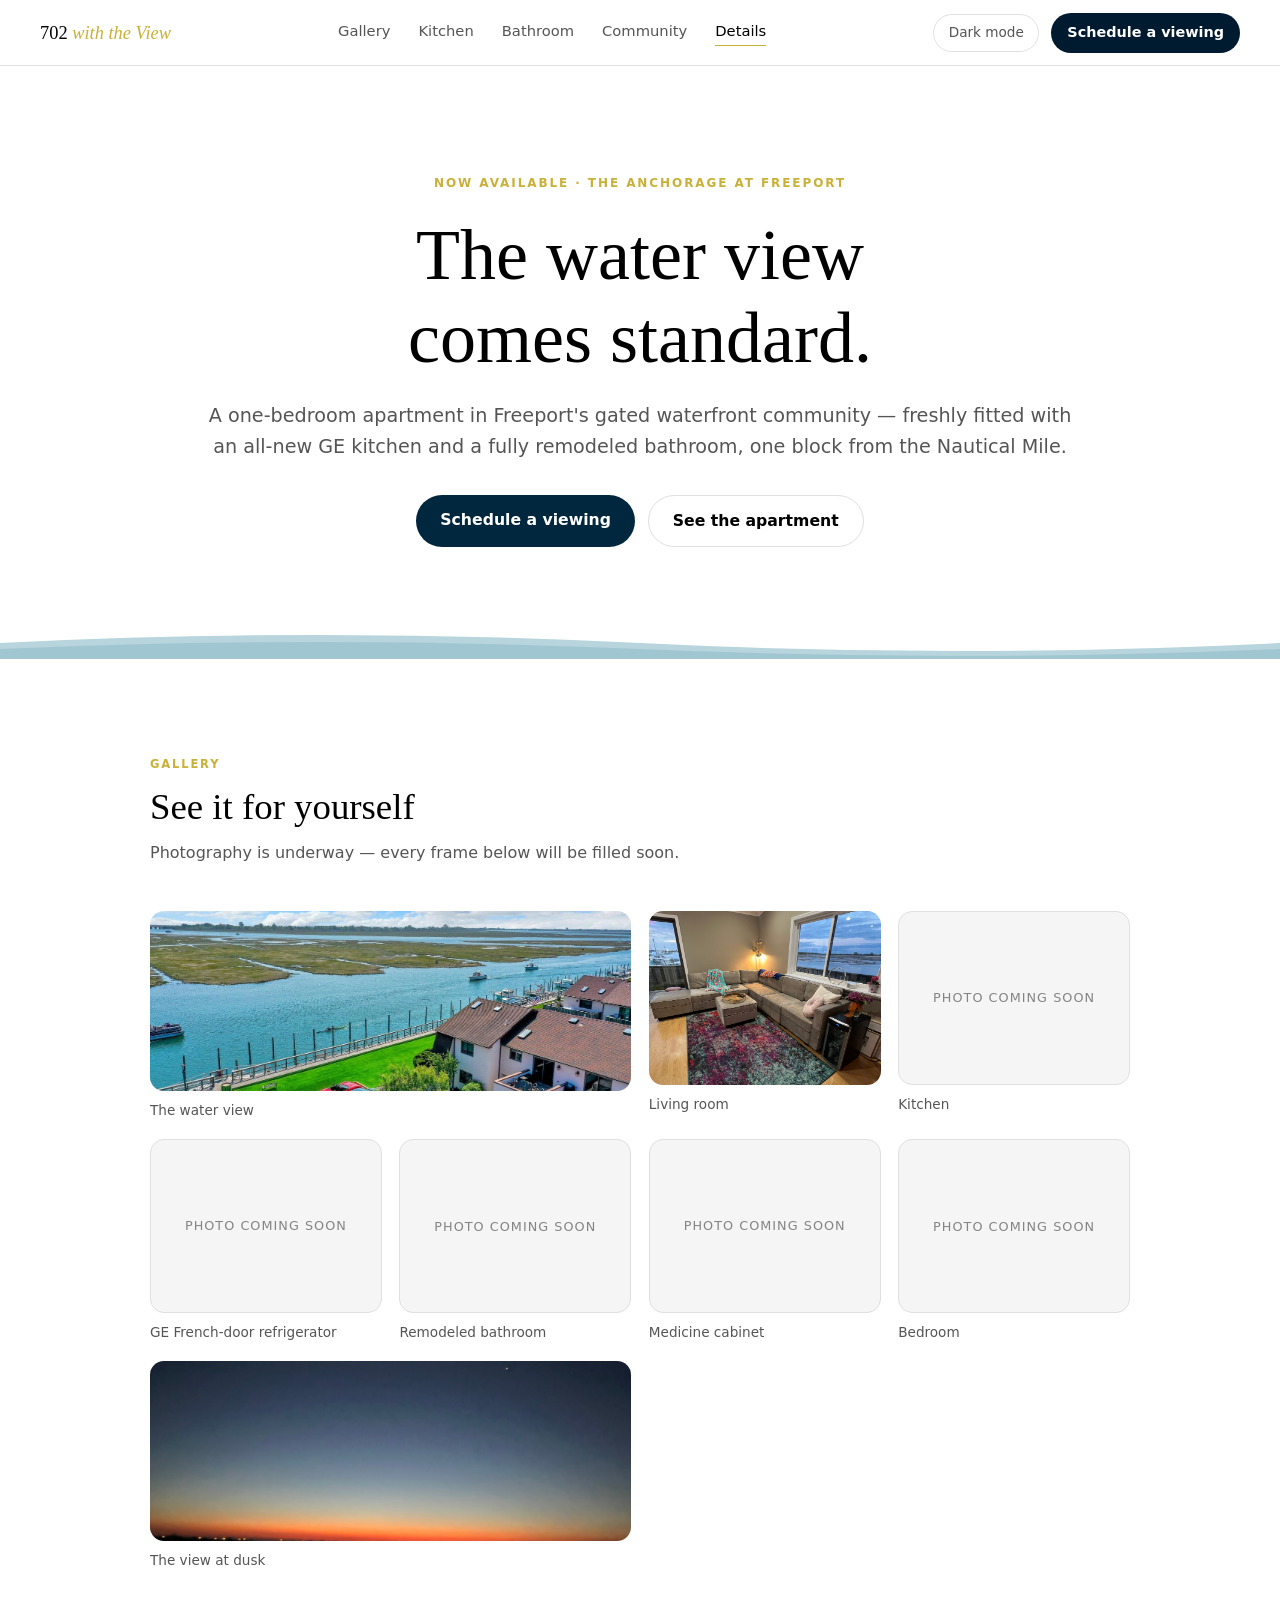
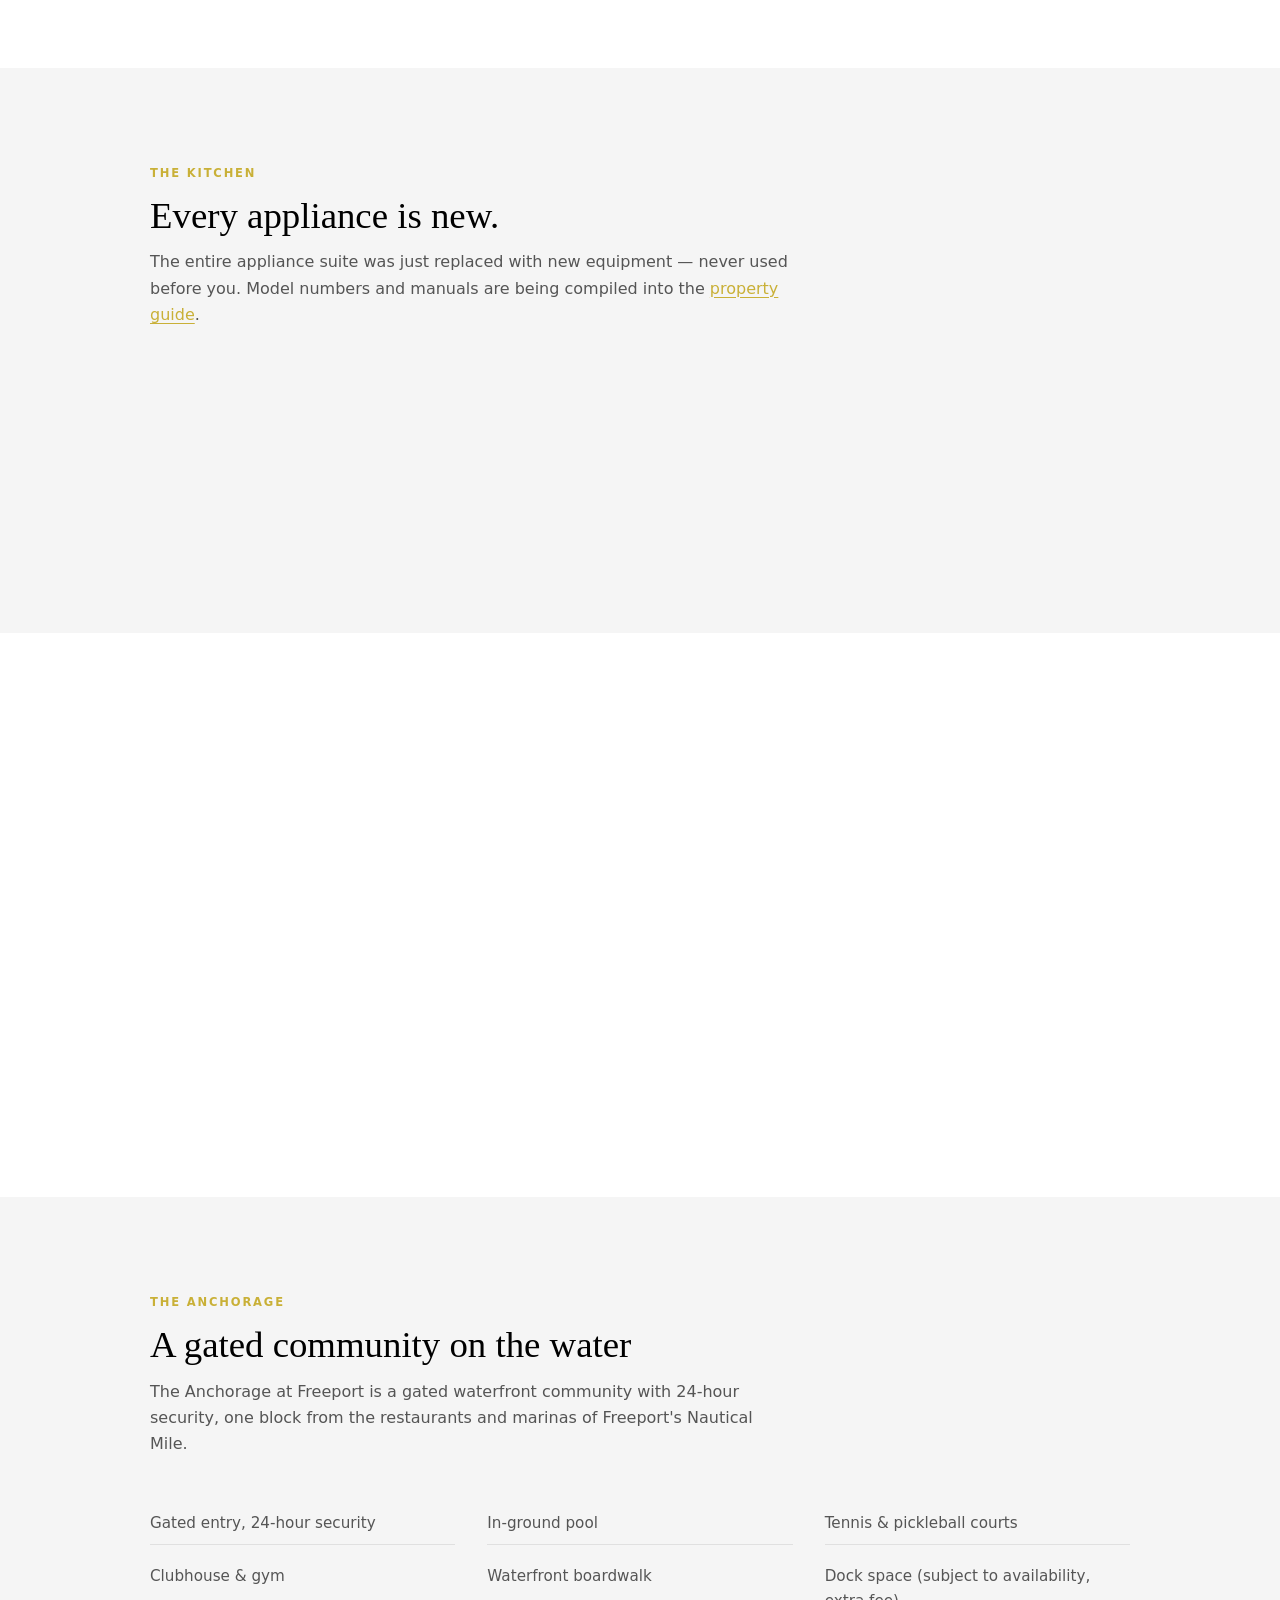
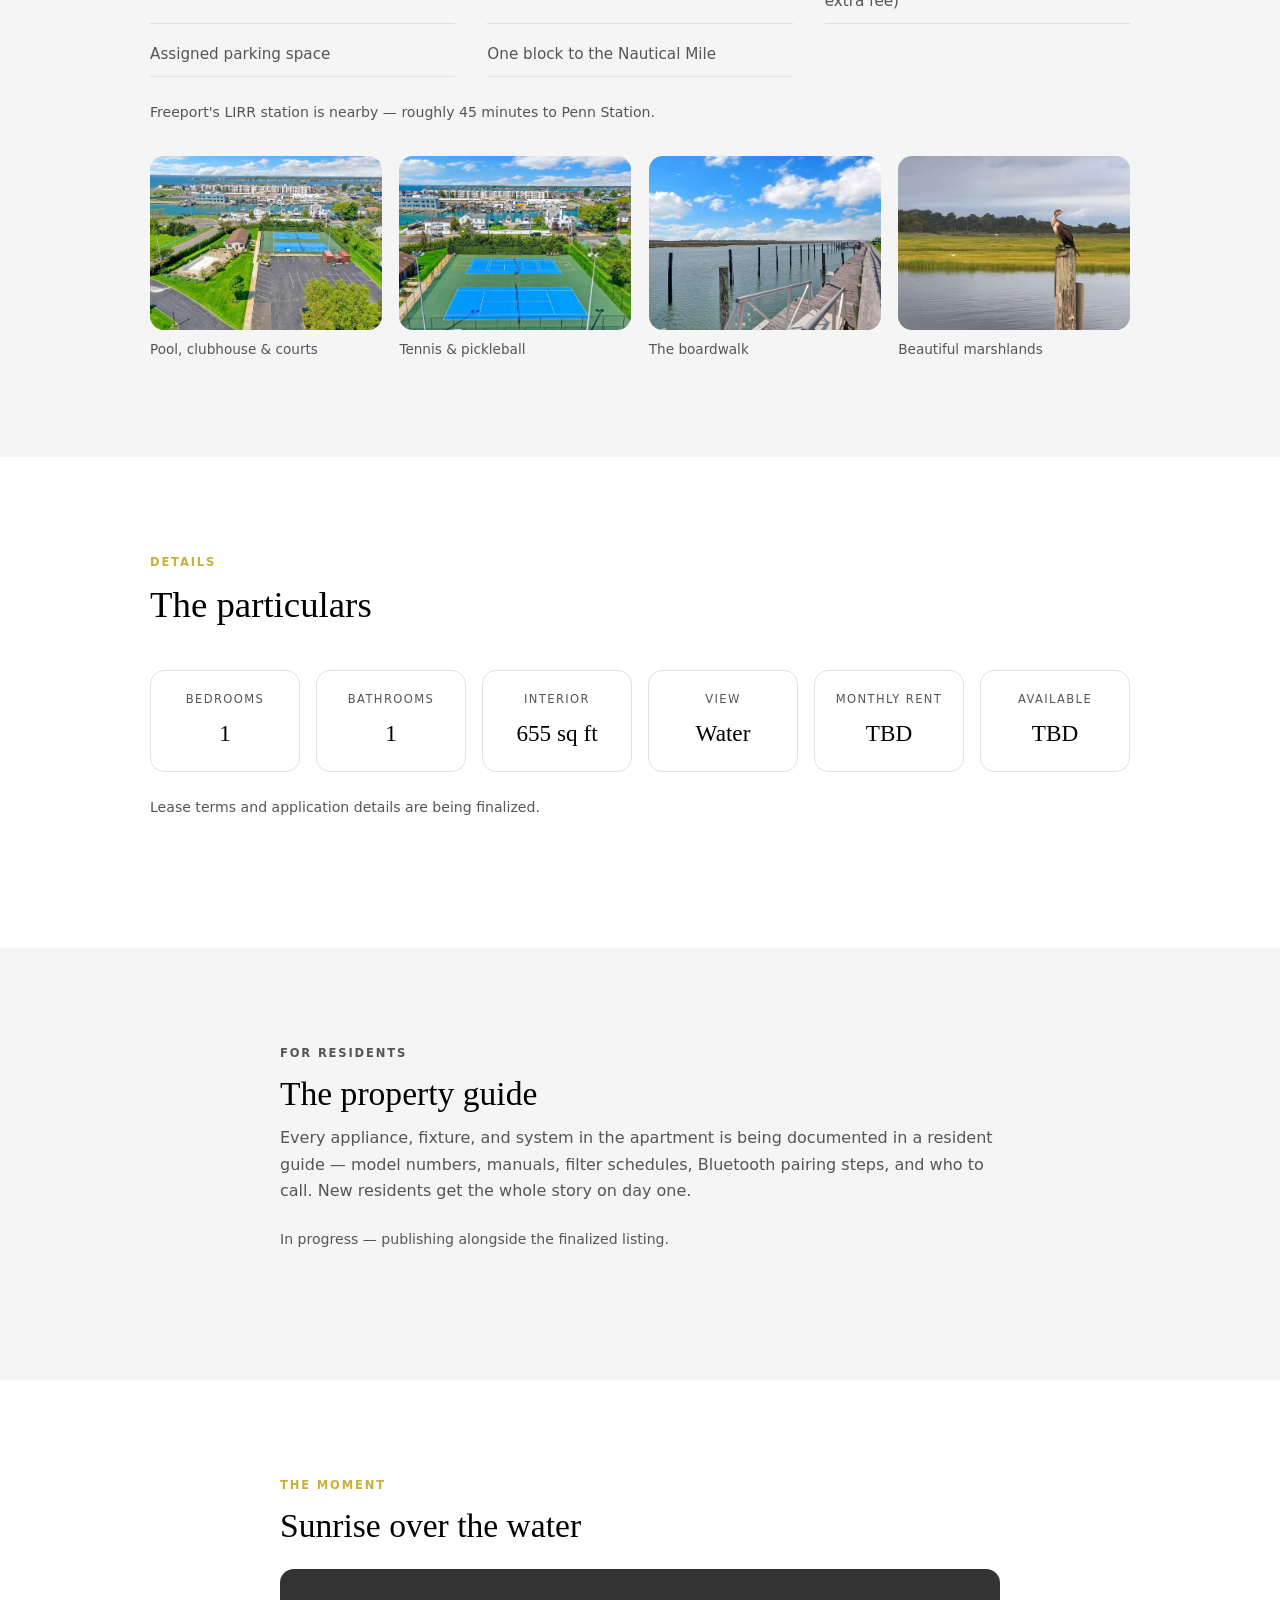
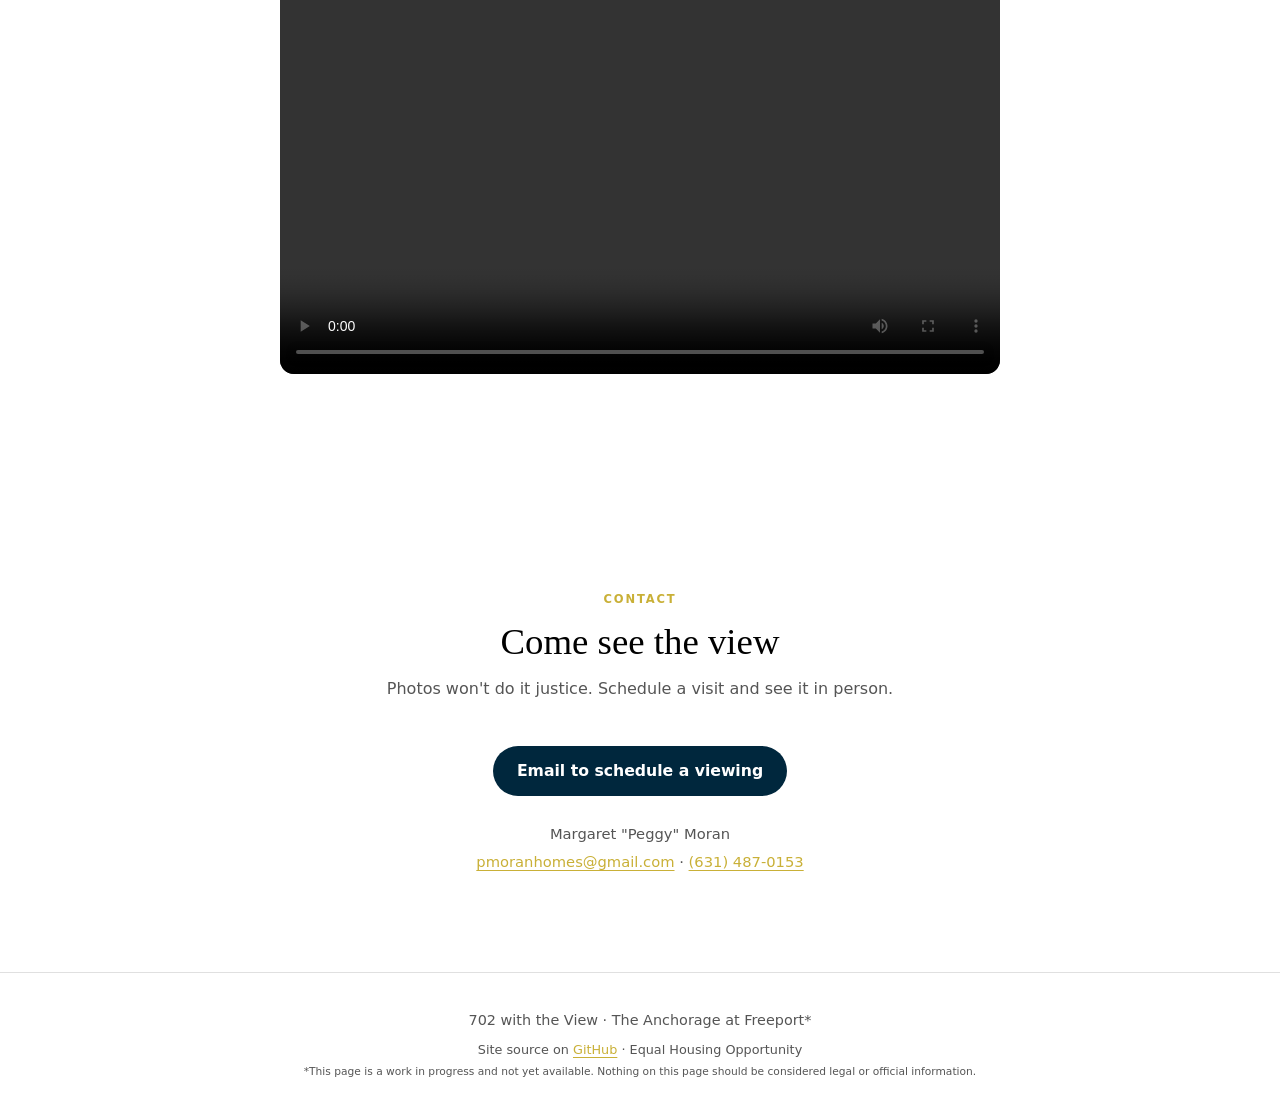
==== site/index.html @ 0b73e0af "Relabel waterfront-lawn photo to 'Beautiful marshlands' Updates caption and alt text to match the bi" ====
<!DOCTYPE html>
<html lang="en">
<head>
  <meta charset="UTF-8">
  <meta name="viewport" content="width=device-width, initial-scale=1.0">
  <title>702 with the View — Apartment for Rent in Freeport, NY</title>
  <meta name="description" content="702 with the View: a one-bedroom waterfront-view apartment at The Anchorage in Freeport, NY, with an all-new GE kitchen and a fully remodeled bathroom.">
  <script>
    // Apply the saved or system theme before first paint so the page never
    // flashes the wrong mode. Mirrors the gentletable.com approach.
    (function () {
      try {
        var stored = localStorage.getItem("702-theme");
        if (stored === "dark" || stored === "light") {
          document.documentElement.dataset.theme = stored;
        }
      } catch (e) { /* storage unavailable — fall through to system theme */ }
    })();
  </script>
  <link rel="stylesheet" href="styles.css">
  <link rel="icon" href="data:image/svg+xml,<svg xmlns='http://www.w3.org/2000/svg' viewBox='0 0 32 32'><rect width='32' height='32' rx='7' fill='%231d3a4f'/><path d='M5 21c2.2 0 2.2 1.6 4.4 1.6S11.6 21 13.8 21s2.2 1.6 4.4 1.6S20.4 21 22.6 21s2.2 1.6 4.4 1.6' stroke='%23d8b45a' stroke-width='1.8' fill='none' stroke-linecap='round'/><path d='M5 26c2.2 0 2.2 1.6 4.4 1.6S11.6 26 13.8 26s2.2 1.6 4.4 1.6S20.4 26 22.6 26s2.2 1.6 4.4 1.6' stroke='%236e9db8' stroke-width='1.8' fill='none' stroke-linecap='round'/></svg>">
</head>
<body>

  <header class="nav" id="top">
    <a class="nav__brand" href="#top">702 <em>with the View</em></a>
    <nav class="nav__links" aria-label="Sections">
      <a href="#gallery">Gallery</a>
      <a href="#kitchen">Kitchen</a>
      <a href="#bathroom">Bathroom</a>
      <a href="#community">Community</a>
      <a href="#details">Details</a>
    </nav>
    <div class="nav__actions">
      <button class="theme-toggle" id="themeToggle" type="button"
              aria-pressed="false" aria-label="Switch color theme" title="Theme">
        <span class="theme-toggle__label" id="themeToggleLabel">Theme</span>
      </button>
      <a href="#contact" class="nav__cta">Schedule a viewing</a>
    </div>
  </header>

  <!-- ============================== HERO ============================== -->
  <section class="hero">
    <p class="hero__overline reveal">Now available · The Anchorage at Freeport</p>
    <h1 class="hero__title reveal">The water view<br>comes standard.</h1>
    <p class="hero__lede reveal">
      A one-bedroom apartment in Freeport's gated waterfront community —
      freshly fitted with an all-new GE kitchen and a fully remodeled
      bathroom, one block from the Nautical Mile.
    </p>
    <div class="hero__actions reveal">
      <a class="btn btn--primary" href="#contact">Schedule a viewing</a>
      <a class="btn btn--quiet" href="#gallery">See the apartment</a>
    </div>
    <div class="hero__waves" aria-hidden="true">
      <svg viewBox="0 0 1200 40" preserveAspectRatio="none" focusable="false">
        <path class="hero__wave hero__wave--back" d="M0 24 Q 150 8 300 24 T 600 24 T 900 24 T 1200 24 V 40 H 0 Z"/>
        <path class="hero__wave hero__wave--front" d="M0 30 Q 150 16 300 30 T 600 30 T 900 30 T 1200 30 V 40 H 0 Z"/>
      </svg>
    </div>
  </section>

  <!-- ============================= GALLERY ============================ -->
  <section class="section" id="gallery">
    <header class="section__head reveal">
      <p class="overline">Gallery</p>
      <h2>See it for yourself</h2>
      <p class="section__lede">Photography is underway — every frame below will be filled soon.</p>
    </header>
    <div class="gallery">
      <figure class="ph ph--wide reveal" data-slot="view-main"
              data-alt="Aerial view over the waterfront: the channel, salt marsh, boats, and The Anchorage's boardwalk and lawns">
        <div class="ph__frame"><span>Photo coming soon</span></div>
        <figcaption>The water view</figcaption>
      </figure>
      <figure class="ph reveal" data-slot="living-room">
        <div class="ph__frame"><span>Photo coming soon</span></div>
        <figcaption>Living room</figcaption>
      </figure>
      <figure class="ph reveal" data-slot="kitchen-overview">
        <div class="ph__frame"><span>Photo coming soon</span></div>
        <figcaption>Kitchen</figcaption>
      </figure>
      <figure class="ph reveal" data-slot="refrigerator">
        <div class="ph__frame"><span>Photo coming soon</span></div>
        <figcaption>GE French-door refrigerator</figcaption>
      </figure>
      <figure class="ph reveal" data-slot="bathroom-overview">
        <div class="ph__frame"><span>Photo coming soon</span></div>
        <figcaption>Remodeled bathroom</figcaption>
      </figure>
      <figure class="ph reveal" data-slot="medicine-cabinet">
        <div class="ph__frame"><span>Photo coming soon</span></div>
        <figcaption>Medicine cabinet</figcaption>
      </figure>
      <figure class="ph reveal" data-slot="bedroom">
        <div class="ph__frame"><span>Photo coming soon</span></div>
        <figcaption>Bedroom</figcaption>
      </figure>
      <figure class="ph ph--wide reveal" data-slot="view-dusk">
        <div class="ph__frame"><span>Photo coming soon</span></div>
        <figcaption>The view at dusk</figcaption>
      </figure>
    </div>
  </section>

  <!-- ============================= KITCHEN ============================ -->
  <section class="section section--tinted" id="kitchen">
    <header class="section__head reveal">
      <p class="overline">The kitchen</p>
      <h2>Every appliance is new.</h2>
      <p class="section__lede">
        The entire appliance suite was just replaced with new equipment —
        never used before you. Model numbers and manuals are being compiled
        into the <a href="#guide">property guide</a>.
      </p>
    </header>
    <div class="cards">
      <article class="card reveal">
        <h3>French-door refrigerator</h3>
        <p>
          Features an automatic icemaker. Clean, filtered ice in plentiful supply.
        </p>
      </article>
      <article class="card reveal">
        <h3>Filtered water system</h3>
        <p>
          Inline filter cartridge supplies filtered water to the kitchen faucet and refrigerator icemaker.
        </p>
      </article>
      <article class="card reveal">
        <h3>The full suite</h3>
        <p>
          Every kitchen appliance was replaced together as a complete set.
        </p>
      </article>
    </div>
  </section>

  <!-- ============================ BATHROOM ============================ -->
  <section class="section" id="bathroom">
    <header class="section__head reveal">
      <p class="overline">The bathroom</p>
      <h2>Remodeled top to bottom</h2>
      <p class="section__lede">
        Fixtures, lighting, ventilation, and storage are all new. The
        classic tile floor was kept on purpose — character underfoot,
        everything else brand new.
      </p>
    </header>
    <div class="cards">
      <article class="card reveal">
        <h3>A smarter medicine cabinet</h3>
        <p>
          Built-in <strong>defogger</strong> for a clear mirror after a hot
          shower, integrated lighting, interior shelving, and an
          <strong>outlet and USB ports</strong> inside the cabinet — charge
          your razor or toothbrush behind a closed door.
        </p>
      </article>
      <article class="card reveal">
        <h3>Fan, light &amp; speaker in one</h3>
        <p>
          The exhaust fan carries built-in lighting and a
          <strong>Bluetooth speaker</strong> — steam control, light, and
          your morning playlist from a single quiet fixture.
        </p>
      </article>
    </div>
  </section>

  <!-- ============================ COMMUNITY =========================== -->
  <section class="section section--tinted" id="community">
    <header class="section__head reveal">
      <p class="overline">The Anchorage</p>
      <h2>A gated community on the water</h2>
      <p class="section__lede">
        The Anchorage at Freeport is a gated waterfront community with
        24-hour security, one block from the restaurants and marinas of
        Freeport's Nautical Mile.
      </p>
    </header>
    <ul class="amenities reveal">
      <li>Gated entry, 24-hour security</li>
      <li>In-ground pool</li>
      <li>Tennis &amp; pickleball courts</li>
      <li>Clubhouse &amp; gym</li>
      <li>Waterfront boardwalk</li>
      <li>Dock space (subject to availability, extra fee)</li>
      <li>Assigned parking space</li>
      <li>One block to the Nautical Mile</li>
    </ul>
    <p class="section__note reveal">
      Freeport's LIRR station is nearby — roughly 45 minutes to Penn Station.
    </p>
    <div class="gallery gallery--community">
      <figure class="ph reveal" data-slot="community-aerial"
              data-alt="Aerial view of The Anchorage grounds: pool, clubhouse, tennis courts, and the marina beyond">
        <div class="ph__frame"><span>Photo coming soon</span></div>
        <figcaption>Pool, clubhouse &amp; courts</figcaption>
      </figure>
      <figure class="ph reveal" data-slot="tennis-courts"
              data-alt="Tennis and pickleball courts with the harbor in the background">
        <div class="ph__frame"><span>Photo coming soon</span></div>
        <figcaption>Tennis &amp; pickleball</figcaption>
      </figure>
      <figure class="ph reveal" data-slot="boardwalk"
              data-alt="The waterfront boardwalk along the channel">
        <div class="ph__frame"><span>Photo coming soon</span></div>
        <figcaption>The boardwalk</figcaption>
      </figure>
      <figure class="ph reveal" data-slot="waterfront-lawn"
              data-alt="Cormorant and egret against the marshland backdrop">
        <div class="ph__frame"><span>Photo coming soon</span></div>
        <figcaption>Beautiful marshlands</figcaption>
      </figure>
    </div>
  </section>

  <!-- ============================= DETAILS ============================ -->
  <section class="section" id="details">
    <header class="section__head reveal">
      <p class="overline">Details</p>
      <h2>The particulars</h2>
    </header>
    <dl class="facts reveal">
      <div class="facts__item"><dt>Bedrooms</dt><dd>1</dd></div>
      <div class="facts__item"><dt>Bathrooms</dt><dd>1</dd></div>
      <div class="facts__item"><dt>Interior</dt><dd>655 sq ft</dd></div>
      <div class="facts__item"><dt>View</dt><dd>Water</dd></div>
      <div class="facts__item"><dt>Monthly rent</dt><dd>TBD</dd></div>
      <div class="facts__item"><dt>Available</dt><dd>TBD</dd></div>
    </dl>
    <p class="section__note reveal">
      Lease terms and application details are being finalized.
    </p>
  </section>

  <!-- ========================== PROPERTY GUIDE ======================== -->
  <section class="section section--tinted" id="guide">
    <div class="guide reveal">
      <p class="overline">For residents</p>
      <h2>The property guide</h2>
      <p>
        Every appliance, fixture, and system in the apartment is being
        documented in a resident guide — model numbers, manuals, filter
        schedules, Bluetooth pairing steps, and who to call. New residents
        get the whole story on day one.
      </p>
      <p class="section__note">In progress — publishing alongside the finalized listing.</p>
    </div>
  </section>

  <!-- ============================= VIDEO ============================= -->
  <section class="section" id="video">
    <div class="video-container reveal">
      <p class="overline">The moment</p>
      <h2>Sunrise over the water</h2>
      <video id="scrollVideo" class="scroll-video" controls playsinline>
        <source src="assets/videos/timelapse.mp4" type="video/mp4">
        Your browser doesn't support HTML5 video.
      </video>
    </div>
  </section>

  <!-- ============================= CONTACT ============================ -->
  <section class="section section--contact" id="contact">
    <header class="section__head reveal">
      <p class="overline">Contact</p>
      <h2>Come see the view</h2>
      <p class="section__lede">Photos won't do it justice. Schedule a visit and see it in person.</p>
    </header>
    <div class="contact reveal">
      <a class="btn btn--primary" href="mailto:pmoranhomes@gmail.com?subject=Viewing%20request%20-%20702%20with%20the%20View">Email to schedule a viewing</a>
      <p class="contact__agent">
        Margaret "Peggy" Moran<br>
        <a href="mailto:pmoranhomes@gmail.com">pmoranhomes@gmail.com</a> ·
        <a href="tel:+16314870153">(631) 487-0153</a>
      </p>
    </div>
  </section>

  <footer class="footer">
    <p>702 with the View · The Anchorage at Freeport*</p>
    <p class="footer__fine">
      Site source on <a href="https://github.com/esanacore/702_with_the_view">GitHub</a>
      · Equal Housing Opportunity<br>
      <small>*This page is a work in progress and not yet available. Nothing on this page should be considered legal or official information.</small>
    </p>
  </footer>

  <script src="app.js"></script>
</body>
</html>
---- site/styles.css ----
/* ============================================================
   702 with the View — design system
   White, black, gold, dark turquoise, and emerald green palette.
   Dependency-free: system fonts only (constitution Principle 7).
   ============================================================ */

/* ------------------------------------------------------------------
   Colour tokens.

   Light mode: white background with black text, gold accents, and
   turquoise as the primary action color. Dark mode: near-black background
   with white text, maintaining contrast while using emerald green as
   the primary action color for visual variety.
   ------------------------------------------------------------------ */

:root,
:root[data-theme="light"] {
  color-scheme: light;

  --bg: #ffffff;
  --bg-tint: #f5f5f5;
  --surface: #ffffff;
  --ink: #000000;
  --ink-soft: #555555;
  --accent: #001a30;         /* very dark teal: buttons, links */
  --accent-strong: #000f1f;
  --brass: #C9B037;          /* warm muted gold: overlines, small accents */
  --border: #e0e0e0;
  --wave-back: #b8d4dd;
  --wave-front: #8cbcc9;
  --shadow: 0 2px 10px rgba(0, 0, 0, 0.1);
  --on-accent: #ffffff;

  --radius: 14px;
}

/* Follows the operating system unless the reader has chosen a theme,
   in which case data-theme on <html> wins. */
@media (prefers-color-scheme: dark) {
  :root:not([data-theme="light"]) {
    color-scheme: dark;

    --bg: #0a0a0a;
    --bg-tint: #1a1a1a;
    --surface: #151515;
    --ink: #ffffff;
    --ink-soft: #b0b0b0;
    --accent: #001a30;        /* darker teal for dark mode buttons */
    --accent-strong: #000f1f;
    --brass: #C9B037;
    --border: #333333;
    --wave-back: #1a4d52;
    --wave-front: #2a6b73;
    --shadow: 0 2px 10px rgba(0, 0, 0, 0.5);
    --on-accent: #ffffff;
  }
}

:root[data-theme="dark"] {
  color-scheme: dark;

  --bg: #0a0a0a;
  --bg-tint: #1a1a1a;
  --surface: #151515;
  --ink: #ffffff;
  --ink-soft: #b0b0b0;
  --accent: #001a30;
  --accent-strong: #000f1f;
  --brass: #C9B037;
  --border: #333333;
  --wave-back: #1a4d52;
  --wave-front: #2a6b73;
  --shadow: 0 2px 10px rgba(0, 0, 0, 0.5);
  --on-accent: #ffffff;
}

* { box-sizing: border-box; margin: 0; padding: 0; }

html { scroll-behavior: smooth; }

body {
  font-family: "Segoe UI", system-ui, -apple-system, sans-serif;
  background: var(--bg);
  color: var(--ink);
  line-height: 1.65;
  -webkit-font-smoothing: antialiased;
}

h1, h2, h3 {
  font-family: Georgia, "Times New Roman", serif;
  font-weight: 400;
  line-height: 1.15;
  color: var(--ink);
}

img { max-width: 100%; display: block; }

a { color: var(--accent); text-decoration-thickness: 1px; text-underline-offset: 3px; }

.section__lede a,
.contact__agent a,
.footer a { color: var(--brass); }

/* Small-caps label above each section heading */
.overline {
  text-transform: uppercase;
  letter-spacing: 0.16em;
  font-size: 0.72rem;
  font-weight: 600;
  color: var(--brass);
  margin-bottom: 0.75rem;
}

/* ------------------------------ Navigation ------------------------------ */

.nav {
  position: sticky;
  top: 0;
  z-index: 50;
  display: flex;
  align-items: center;
  justify-content: space-between;
  gap: 1.25rem;
  padding: 0.8rem clamp(1rem, 4vw, 2.5rem);
  background: color-mix(in srgb, var(--bg) 88%, transparent);
  backdrop-filter: blur(10px);
  border-bottom: 1px solid var(--border);
}

.nav__brand {
  font-family: Georgia, "Times New Roman", serif;
  font-size: 1.15rem;
  color: var(--ink);
  text-decoration: none;
  white-space: nowrap;
}

.nav__brand em { color: var(--brass); }

.nav__links {
  display: flex;
  gap: clamp(0.9rem, 2.5vw, 1.75rem);
}

.nav__links a {
  text-decoration: none;
  color: var(--ink-soft);
  font-size: 0.92rem;
  padding-bottom: 2px;
  border-bottom: 1.5px solid transparent;
  transition: color 150ms ease, border-color 150ms ease;
}

.nav__links a:hover { color: var(--ink); }

.nav__links a.is-active {
  color: var(--ink);
  border-bottom-color: var(--brass);
}

.nav__actions { display: flex; align-items: center; gap: 0.75rem; }

.nav__cta {
  background: var(--accent);
  color: var(--on-accent);
  text-decoration: none;
  font-size: 0.9rem;
  font-weight: 600;
  padding: 0.5rem 1rem;
  border-radius: 999px;
  transition: background 150ms ease;
  white-space: nowrap;
}

.nav__cta:hover { background: var(--accent-strong); }

/* Labelled rather than icon-only, like gentletable.com: a lone glyph is
   a guessing game. */
.theme-toggle {
  font: inherit;
  font-size: 0.85rem;
  color: var(--ink-soft);
  background: none;
  border: 1px solid var(--border);
  border-radius: 999px;
  padding: 0.42rem 0.9rem;
  cursor: pointer;
  transition: color 150ms ease, border-color 150ms ease;
  white-space: nowrap;
}

.theme-toggle:hover { color: var(--ink); border-color: var(--ink-soft); }

@media (max-width: 820px) {
  .nav__links { display: none; }
}

@media (max-width: 460px) {
  .nav__cta { display: none; }
}

/* --------------------------------- Hero --------------------------------- */

.hero {
  position: relative;
  padding: clamp(4.5rem, 12vh, 8rem) clamp(1.25rem, 5vw, 3rem) 7rem;
  text-align: center;
}

/* Text column stays narrow; the wave band below bleeds full width. */
.hero > :not(.hero__waves) {
  max-width: 880px;
  margin-left: auto;
  margin-right: auto;
}

.hero__overline {
  text-transform: uppercase;
  letter-spacing: 0.16em;
  font-size: 0.75rem;
  font-weight: 600;
  color: var(--brass);
  margin-bottom: 1.25rem;
}

.hero__title {
  font-size: clamp(2.6rem, 7vw, 4.5rem);
  margin-bottom: 1.25rem;
}

.hero__lede {
  font-size: clamp(1.02rem, 2vw, 1.2rem);
  color: var(--ink-soft);
  max-width: 36em;
  margin: 0 auto 2rem;
}

.hero__actions {
  display: flex;
  justify-content: center;
  flex-wrap: wrap;
  gap: 0.8rem;
}

/* A quiet nod to the water: two slow-drifting wave lines under the hero.
   Decorative only, hidden from assistive tech, stilled by reduced-motion. */
.hero__waves {
  position: absolute;
  left: 0;
  right: 0;
  bottom: 0;
  height: 40px;
  overflow: hidden;
  pointer-events: none;
}

.hero__waves svg { width: 200%; height: 100%; display: block; }

.hero__wave--back  { fill: var(--wave-back);  animation: drift 26s linear infinite; }
.hero__wave--front { fill: var(--wave-front); animation: drift 18s linear infinite reverse; opacity: 0.55; }

@keyframes drift {
  from { transform: translateX(0); }
  to   { transform: translateX(-25%); }
}

/* ------------------------------- Buttons -------------------------------- */

.btn {
  display: inline-block;
  font-weight: 600;
  font-size: 0.98rem;
  text-decoration: none;
  padding: 0.75rem 1.5rem;
  border-radius: 999px;
  transition: background 150ms ease, color 150ms ease, border-color 150ms ease;
}

.btn--primary {
  background: #00273d;
  color: var(--on-accent);
}

.btn--primary:hover { background: var(--accent-strong); }

.btn--quiet {
  color: var(--ink);
  border: 1px solid var(--border);
}

.btn--quiet:hover { border-color: var(--ink-soft); }

/* ------------------------------- Sections -------------------------------- */

.section {
  padding: clamp(3.5rem, 9vw, 6rem) clamp(1.25rem, 5vw, 3rem);
}

.section > * {
  max-width: 980px;
  margin-left: auto;
  margin-right: auto;
}

.gallery { max-width: 980px; margin-left: auto; margin-right: auto; }

.section--tinted { background: var(--bg-tint); }

.section__head { margin-bottom: 2.75rem; }

.section__head h2 { font-size: clamp(1.7rem, 4vw, 2.3rem); }

.section__lede {
  color: var(--ink-soft);
  max-width: 40em;
  margin-top: 0.75rem;
}

.section__note {
  color: var(--ink-soft);
  font-size: 0.88rem;
  margin-top: 1.5rem;
  margin-bottom: 2rem;
}

/* ------------------------------- Gallery --------------------------------- */

.gallery {
  display: grid;
  grid-template-columns: repeat(4, 1fr);
  gap: 1.1rem;
}

.ph { margin: 0; }

.ph--wide { grid-column: span 2; }

@media (max-width: 1024px) {
  .gallery {
    grid-template-columns: repeat(2, 1fr);
  }
}

@media (max-width: 560px) {
  .gallery {
    grid-template-columns: 1fr;
  }
  .ph--wide { grid-column: span 1; }
}

/* Photo placeholder: a quiet framed panel until real photos land.
   To swap one in, replace .ph__frame's contents with an <img> named after
   the figure's data-slot (see site/assets/photos/README.md). */
.ph__frame {
  aspect-ratio: 4 / 3;
  border: 1px solid var(--border);
  border-radius: var(--radius);
  background: var(--bg-tint);
  display: grid;
  place-items: center;
}

.section--tinted .ph__frame { background: var(--surface); }

.ph--wide .ph__frame { aspect-ratio: 8 / 3; }

/* Swapped-in photos size themselves from width + aspect-ratio only.
   Never give these height:100%: a percentage height inside an auto-height
   figure makes the image overflow the grid row and bury the caption of
   the figure below (regression guarded by T-053 and tests/test_layout.sh). */
.ph__frame img,
.ph > img {
  width: 100%;
  height: auto;
  aspect-ratio: 4 / 3;
  object-fit: cover;
  border-radius: var(--radius);
  display: block;
}

.ph--wide .ph__frame img,
.ph--wide > img { aspect-ratio: 8 / 3; }

.ph__frame span {
  font-size: 0.8rem;
  letter-spacing: 0.08em;
  text-transform: uppercase;
  color: var(--ink-soft);
  opacity: 0.7;
}

.ph figcaption {
  margin-top: 0.5rem;
  font-size: 0.85rem;
  color: var(--ink-soft);
}

/* -------------------------------- Cards ---------------------------------- */

.cards {
  display: grid;
  grid-template-columns: repeat(auto-fit, minmax(260px, 1fr));
  gap: 1.1rem;
}

.card {
  background: var(--surface);
  border: 1px solid var(--border);
  border-radius: var(--radius);
  padding: 1.75rem;
  box-shadow: var(--shadow);
}

.card h3 { font-size: 1.2rem; margin-bottom: 0.6rem; }

.card p { color: var(--ink-soft); font-size: 0.95rem; }

/* ------------------------------ Amenities -------------------------------- */

.amenities {
  list-style: none;
  display: grid;
  grid-template-columns: repeat(auto-fit, minmax(230px, 1fr));
  gap: 0.6rem 2rem;
}

.amenities li {
  padding: 0.55rem 0;
  border-bottom: 1px solid var(--border);
  color: var(--ink-soft);
  font-size: 0.95rem;
}

/* -------------------------------- Facts ---------------------------------- */

.facts {
  display: grid;
  grid-template-columns: repeat(auto-fit, minmax(140px, 1fr));
  gap: 1rem;
}

.facts__item {
  background: var(--surface);
  border: 1px solid var(--border);
  border-radius: var(--radius);
  padding: 1.2rem 1.3rem;
  text-align: center;
}

.facts__item dt {
  font-size: 0.72rem;
  text-transform: uppercase;
  letter-spacing: 0.12em;
  color: var(--ink-soft);
}

.facts__item dd {
  font-family: Georgia, "Times New Roman", serif;
  font-size: 1.45rem;
  margin-top: 0.3rem;
}

/* ---------------------------- Property guide ------------------------------ */

.guide { max-width: 720px; }

.guide h2 { font-size: clamp(1.6rem, 4vw, 2.1rem); margin-bottom: 0.75rem; }

.guide p { color: var(--ink-soft); }

/* -------------------------------- Video ---------------------------------- */

.video-container { max-width: 720px; }

.video-container h2 { font-size: clamp(1.6rem, 4vw, 2.1rem); margin-bottom: 1.5rem; }

.scroll-video {
  width: 100%;
  max-width: 720px;
  height: auto;
  aspect-ratio: 16 / 9;
  border-radius: var(--radius);
  display: block;
  margin-bottom: 1.5rem;
}

/* -------------------------------- Contact --------------------------------- */

.section--contact { text-align: center; }

.section--contact .section__lede { margin-left: auto; margin-right: auto; }

.contact__agent {
  margin-top: 1.5rem;
  font-size: 0.92rem;
  color: var(--ink-soft);
  line-height: 1.9;
}

/* -------------------------------- Footer ---------------------------------- */

.footer {
  border-top: 1px solid var(--border);
  padding: 2.25rem clamp(1rem, 4vw, 2.5rem);
  text-align: center;
  color: var(--ink-soft);
  font-size: 0.9rem;
}

.footer__fine { margin-top: 0.4rem; font-size: 0.8rem; }

/* --------------------------- Scroll reveal -------------------------------- */

.reveal {
  opacity: 0;
  transform: translateY(10px);
  transition: opacity 500ms ease, transform 500ms ease;
}

.reveal.is-visible { opacity: 1; transform: none; }

/* Accessibility: honor the user's reduced-motion preference */
@media (prefers-reduced-motion: reduce) {
  html { scroll-behavior: auto; }
  .reveal { opacity: 1; transform: none; transition: none; }
  .hero__wave--back, .hero__wave--front { animation: none; }
}
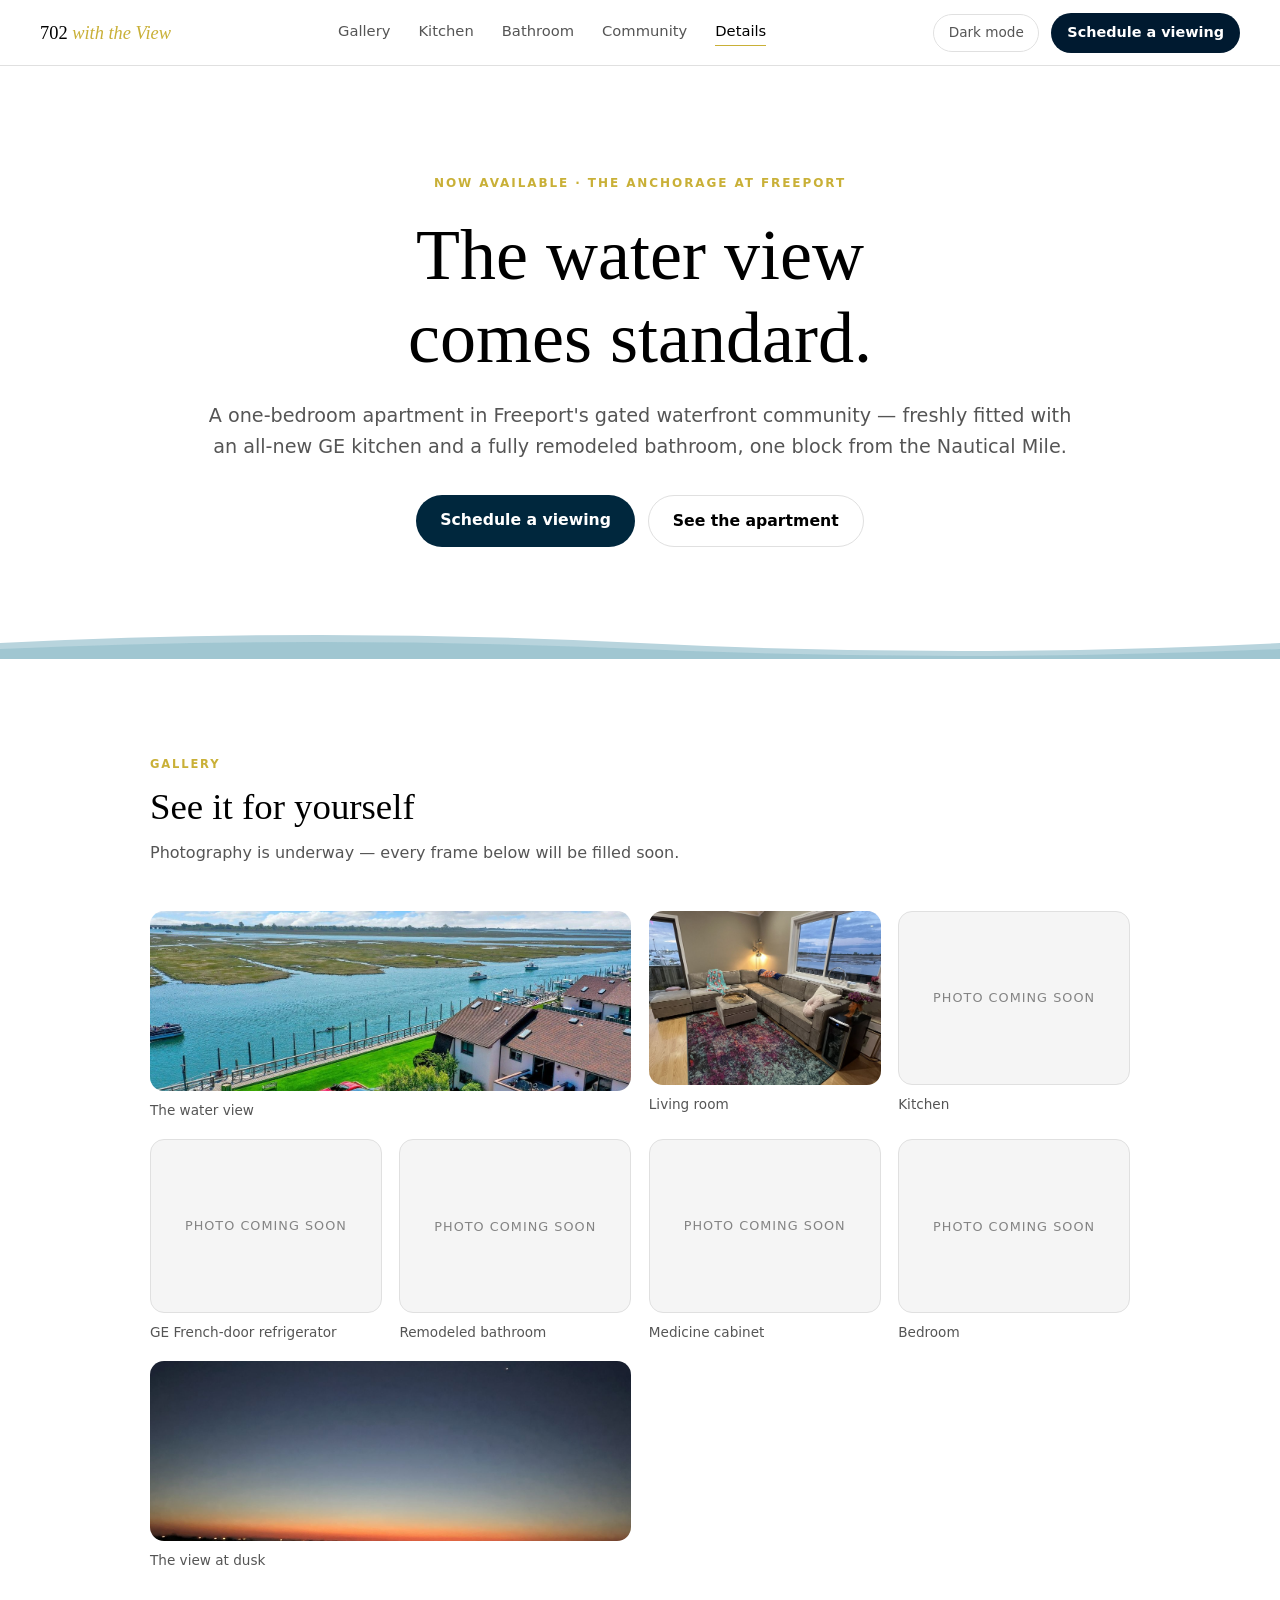
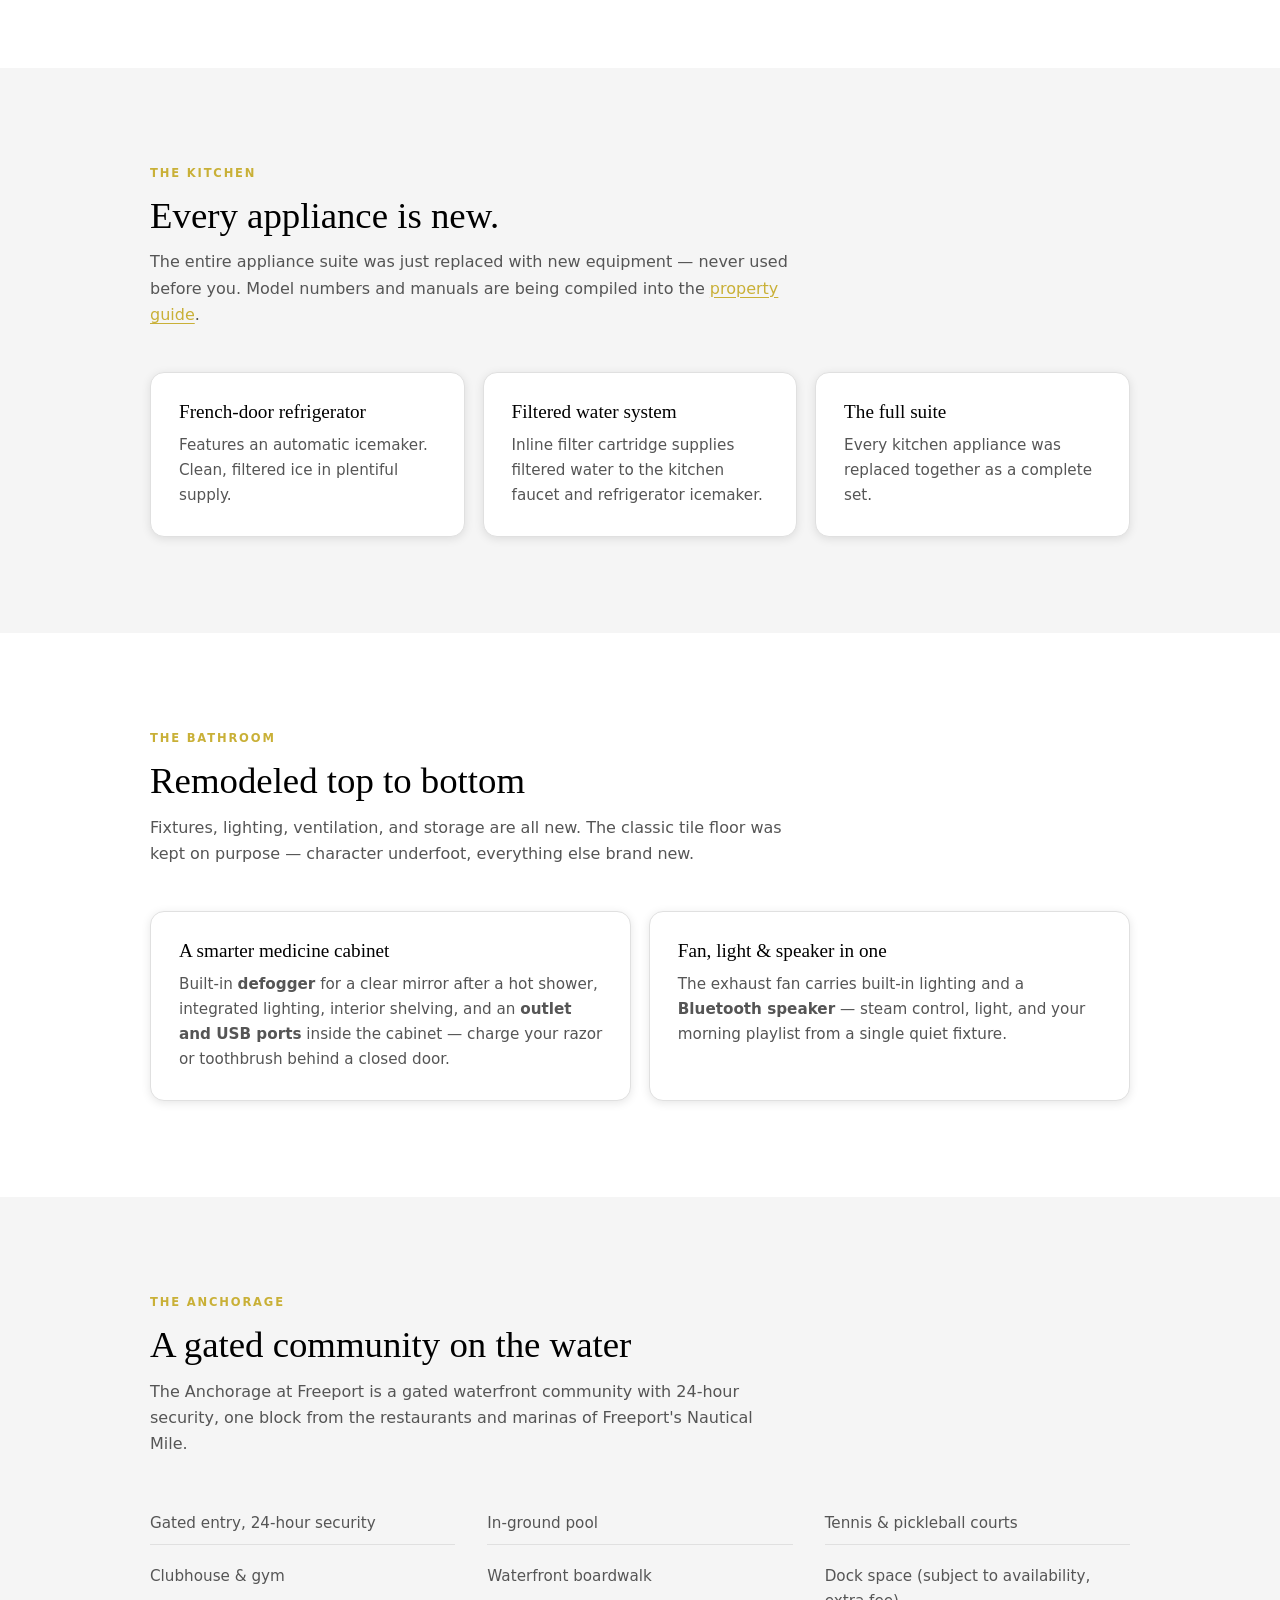
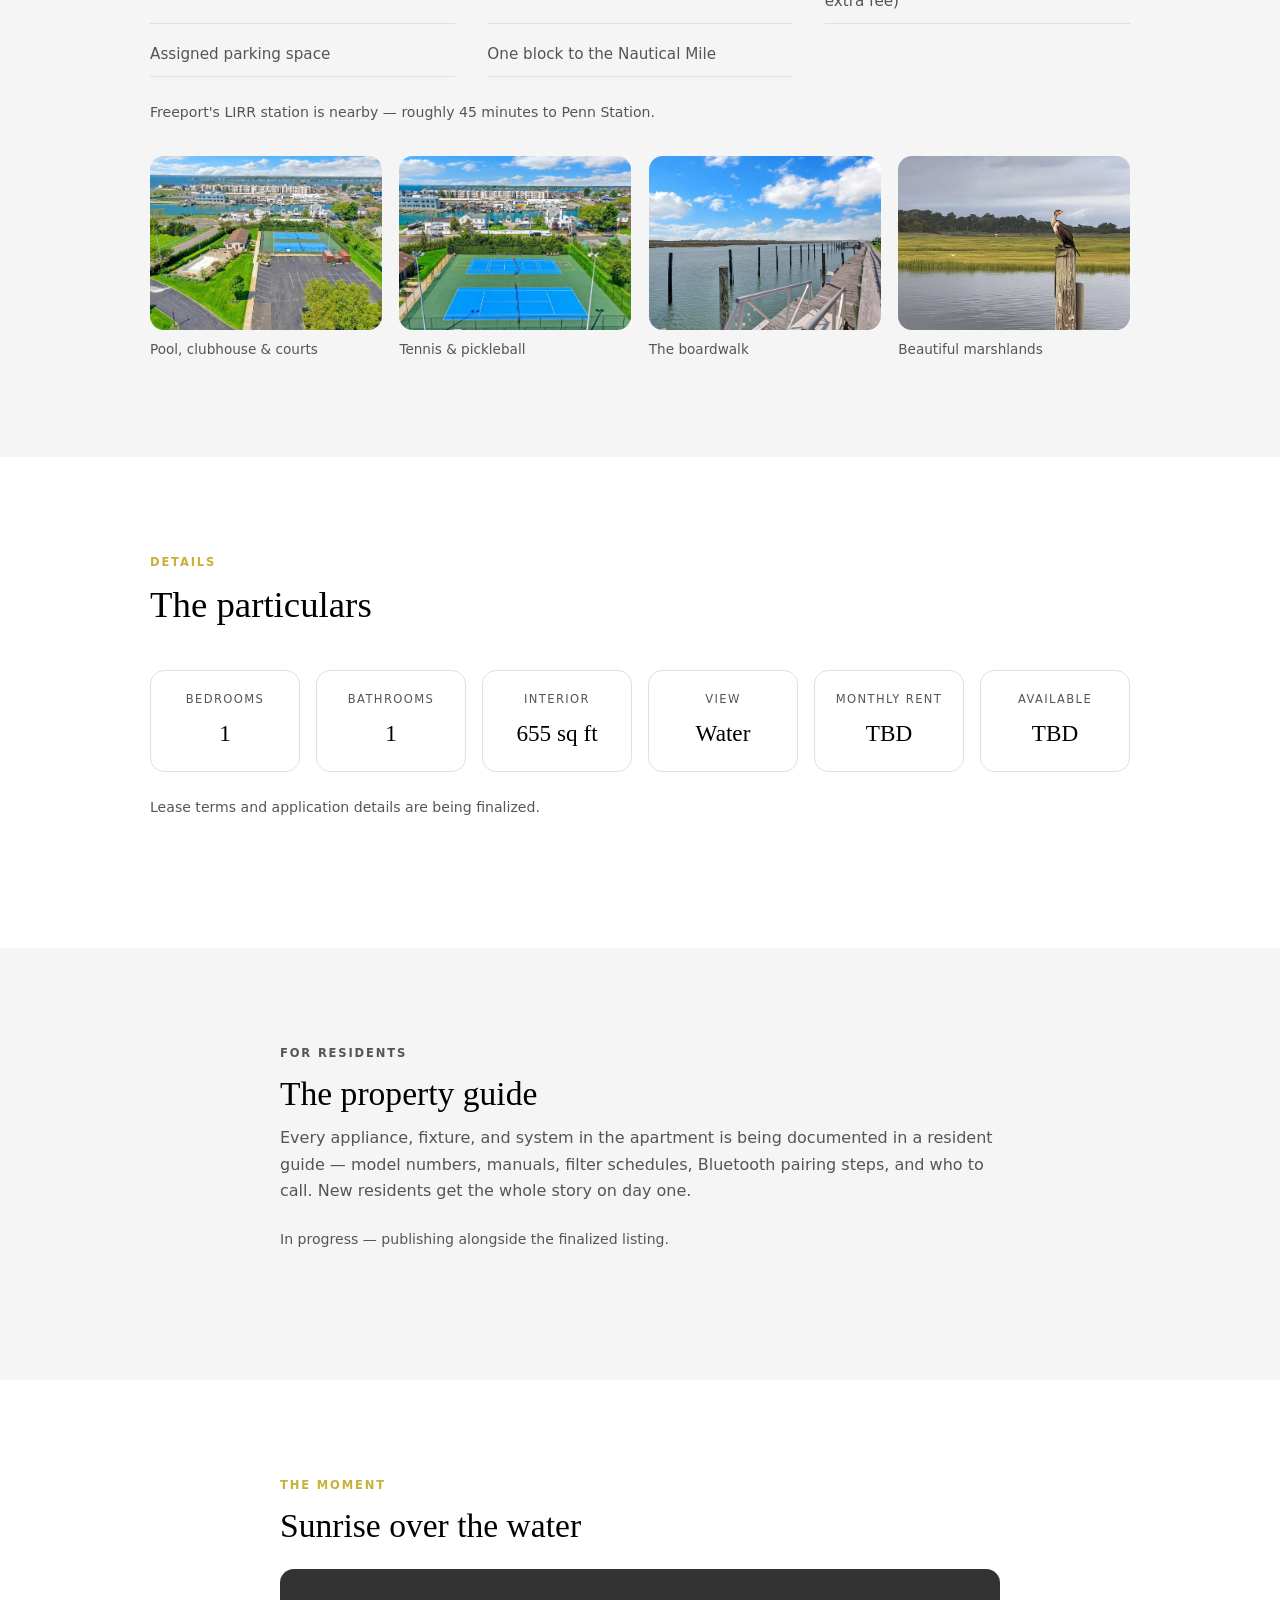
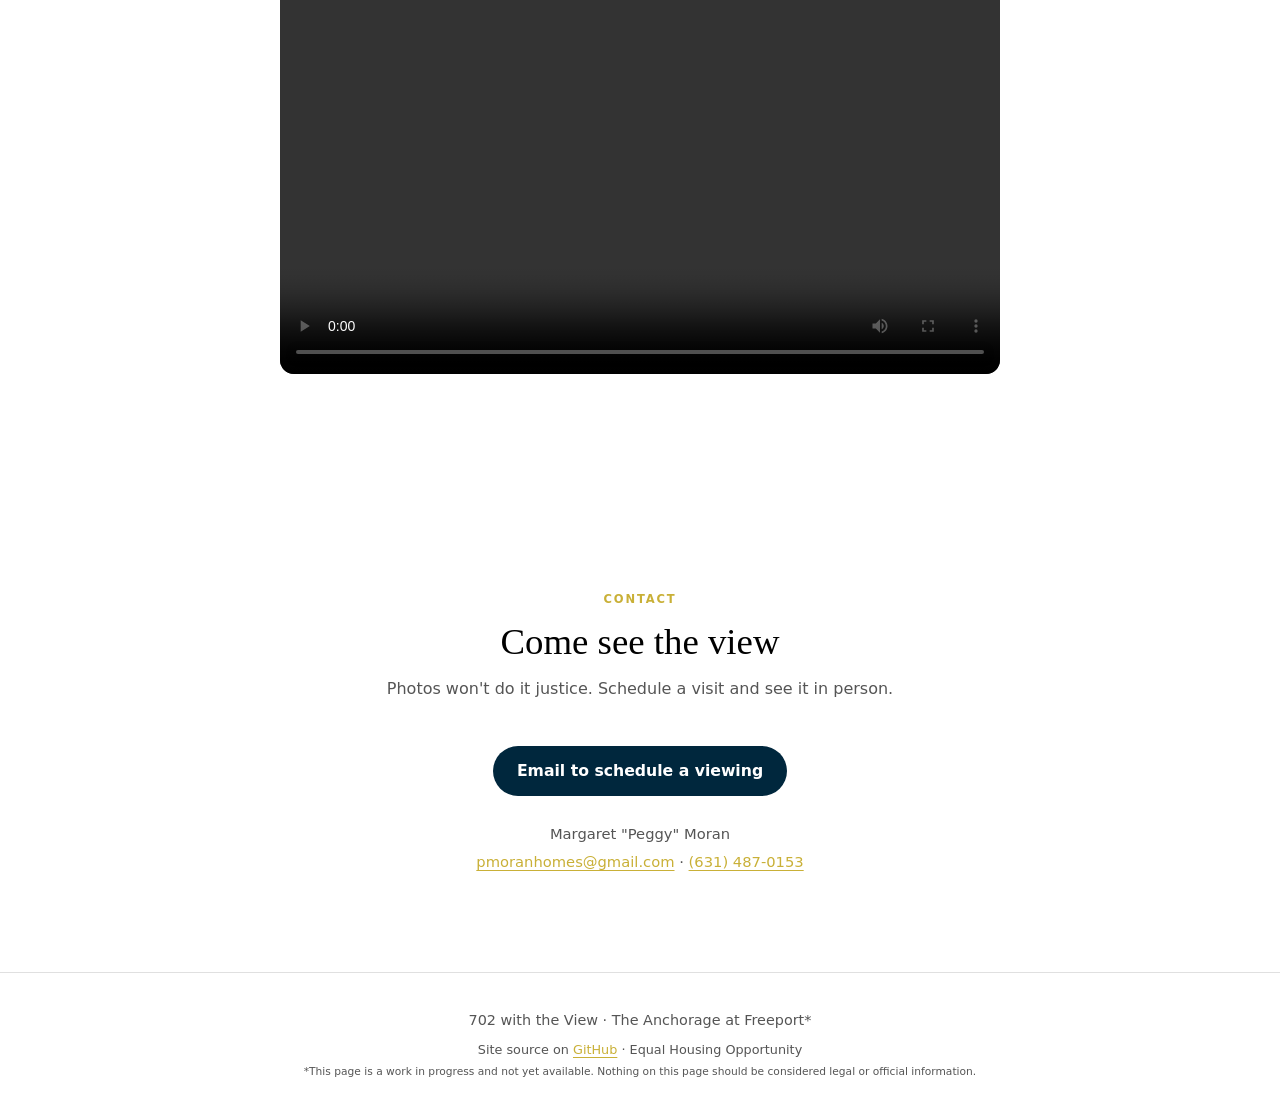
==== commit 1c830819: "release: v1.1.0 — caption-burial fix, layout regression suite, owner photos - Fix: gallery photos si" ====
--- a/site/index.html
+++ b/site/index.html
@@ -74,7 +74,8 @@
         <div class="ph__frame"><span>Photo coming soon</span></div>
         <figcaption>The water view</figcaption>
       </figure>
-      <figure class="ph reveal" data-slot="living-room">
+      <figure class="ph reveal" data-slot="living-room"
+              data-alt="Living room with vaulted ceiling, skylight, sectional sofa, and the water view through a wide window at dusk">
         <div class="ph__frame"><span>Photo coming soon</span></div>
         <figcaption>Living room</figcaption>
       </figure>
@@ -98,7 +99,8 @@
         <div class="ph__frame"><span>Photo coming soon</span></div>
         <figcaption>Bedroom</figcaption>
       </figure>
-      <figure class="ph ph--wide reveal" data-slot="view-dusk">
+      <figure class="ph ph--wide reveal" data-slot="view-dusk"
+              data-alt="Sunset over the water from the apartment: orange horizon fading to deep blue, dock pilings in the foreground">
         <div class="ph__frame"><span>Photo coming soon</span></div>
         <figcaption>The view at dusk</figcaption>
       </figure>
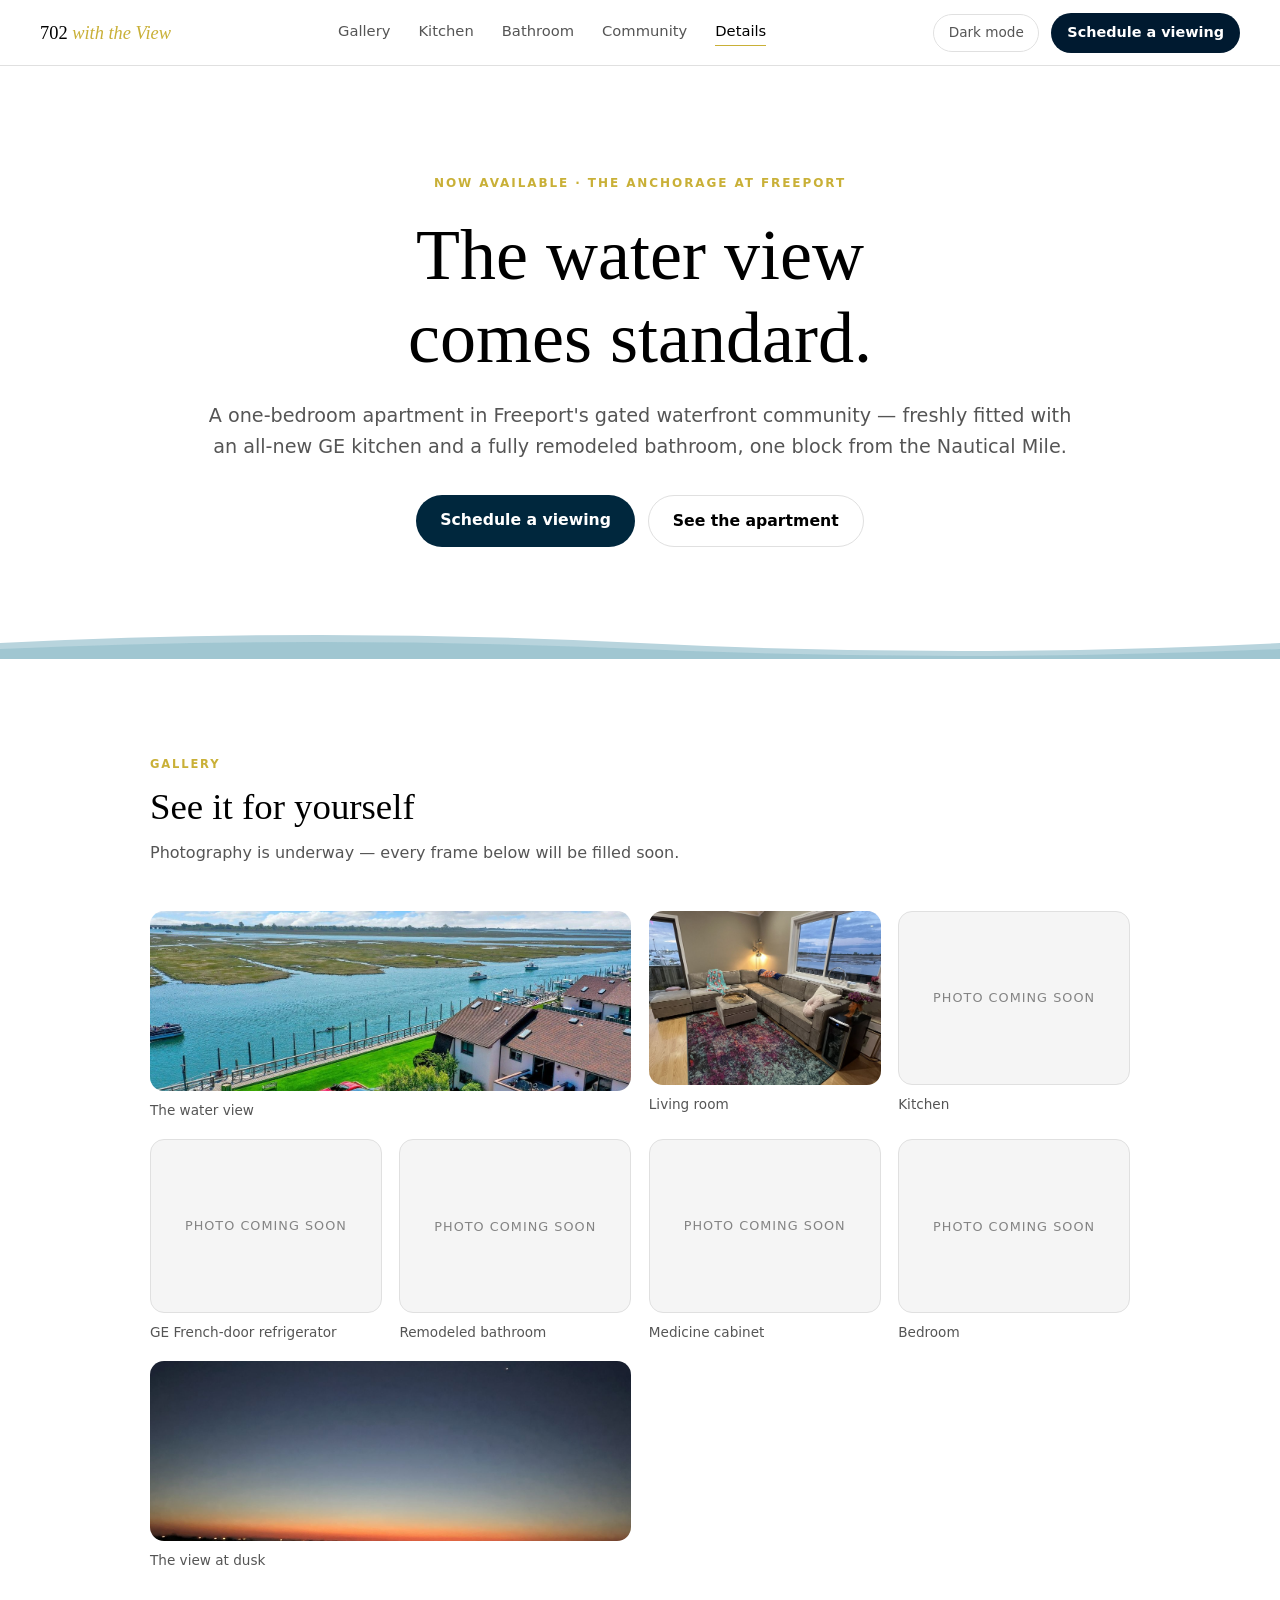
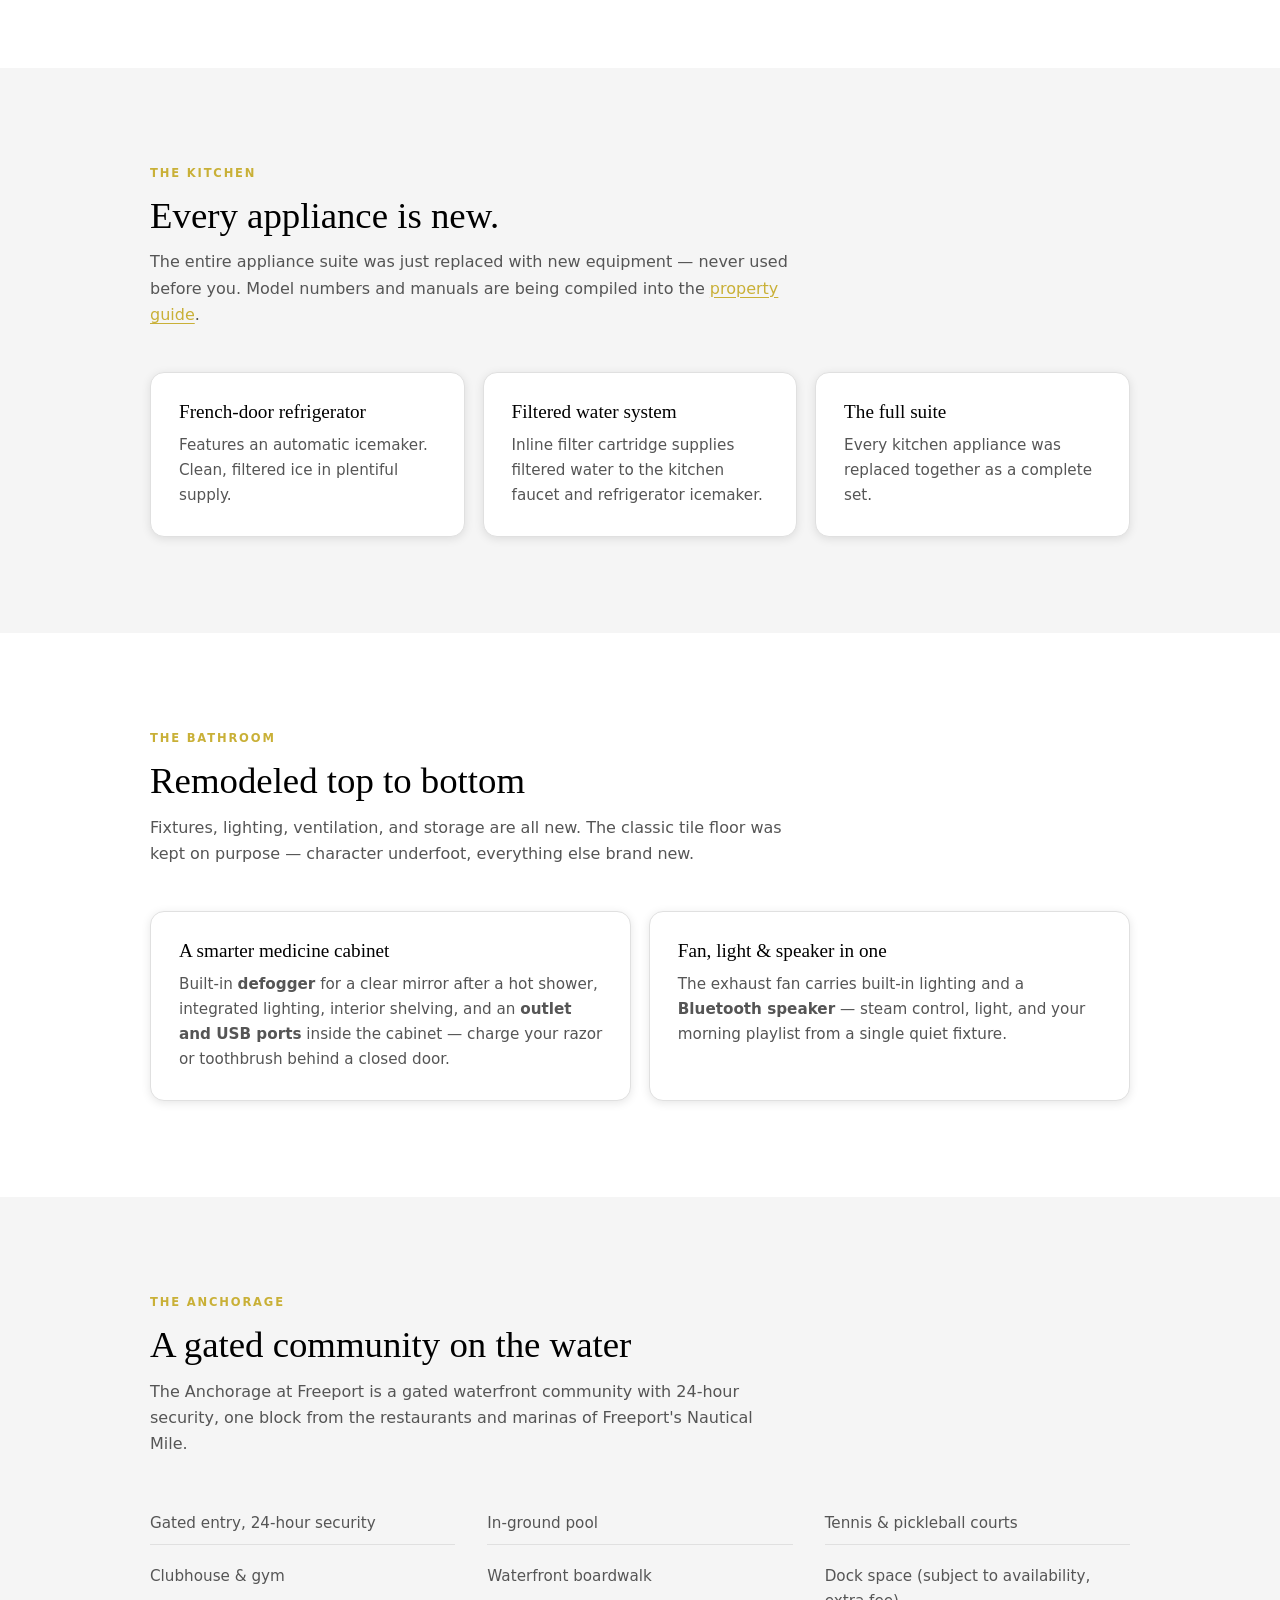
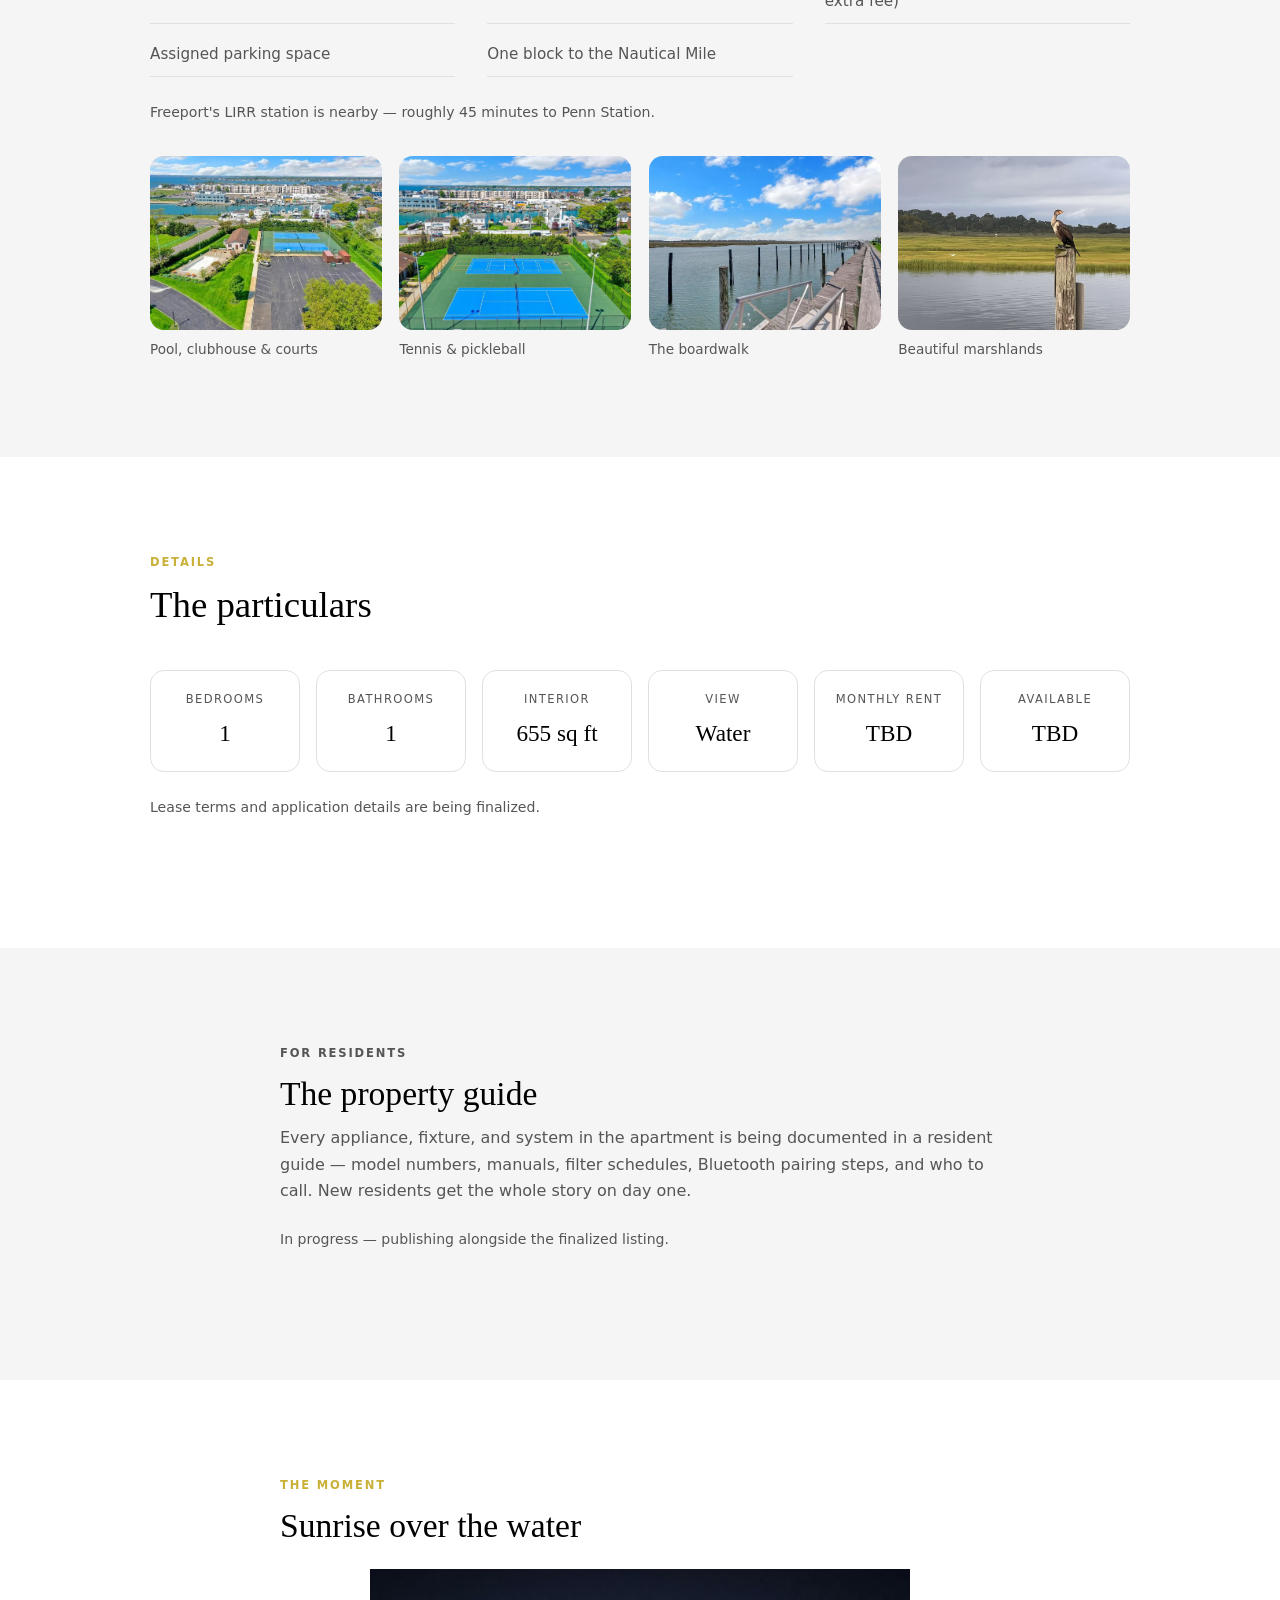
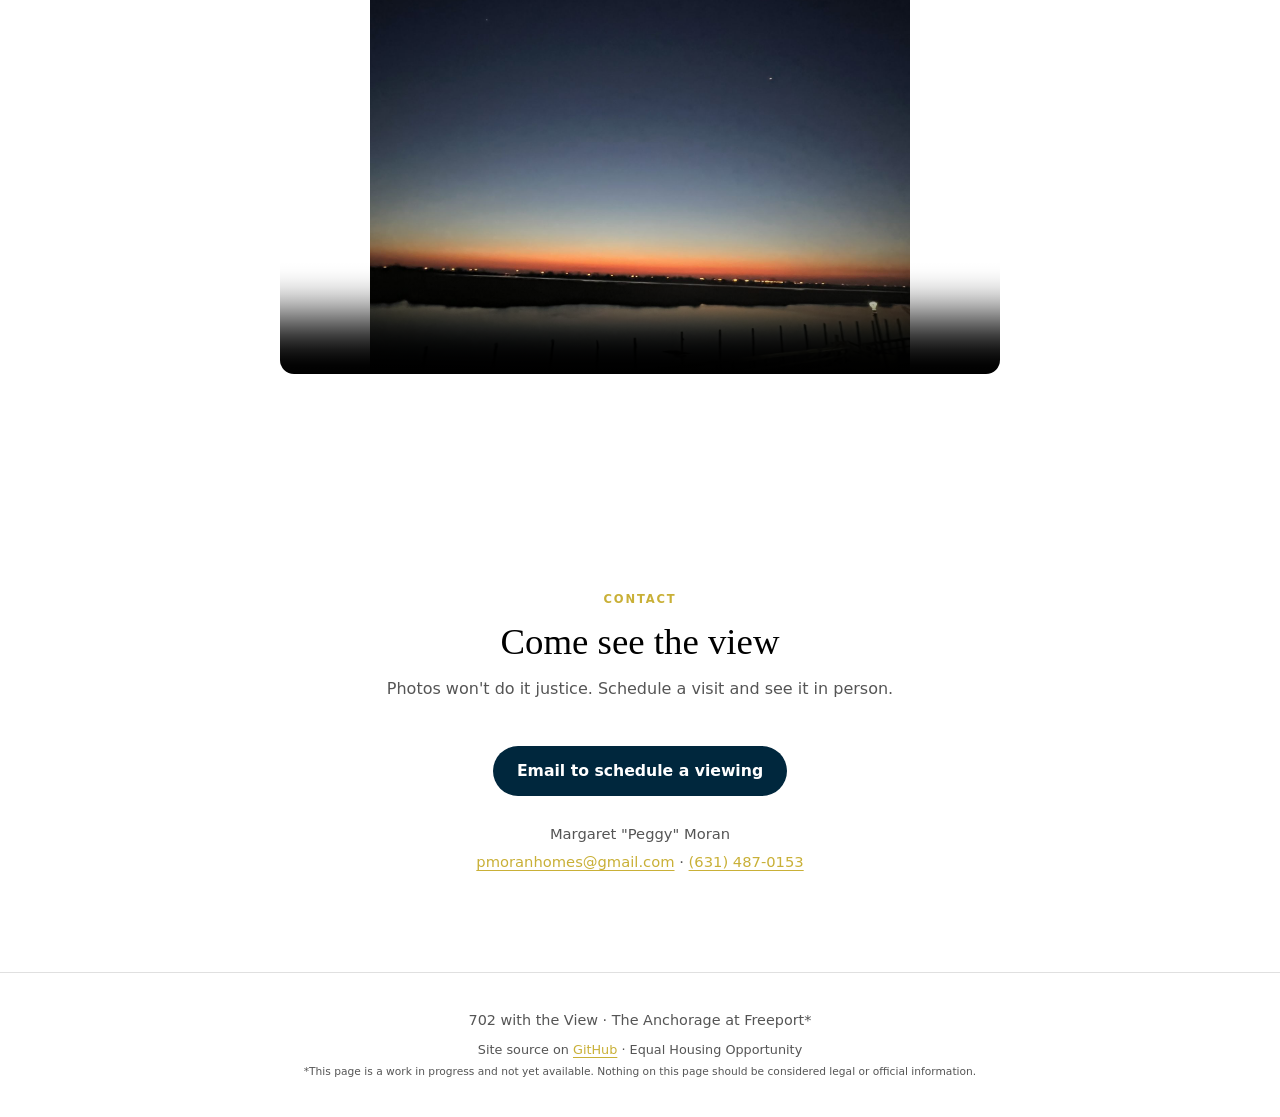
==== commit 36bc4057: "release: v1.2.0 — link previews, lightbox, 404 page, a11y pass, deferred video - Open Graph/Twitter " ====
--- a/site/index.html
+++ b/site/index.html
@@ -5,6 +5,52 @@
   <meta name="viewport" content="width=device-width, initial-scale=1.0">
   <title>702 with the View — Apartment for Rent in Freeport, NY</title>
   <meta name="description" content="702 with the View: a one-bedroom waterfront-view apartment at The Anchorage in Freeport, NY, with an all-new GE kitchen and a fully remodeled bathroom.">
+  <link rel="canonical" href="https://702withtheview.com/">
+
+  <!-- Social sharing: how the link unfurls in Messages, WhatsApp, social -->
+  <meta property="og:type" content="website">
+  <meta property="og:site_name" content="702 with the View">
+  <meta property="og:title" content="702 with the View — Apartment for Rent in Freeport, NY">
+  <meta property="og:description" content="A one-bedroom waterfront-view apartment at The Anchorage in Freeport, NY. All-new GE kitchen, fully remodeled bathroom, one block from the Nautical Mile.">
+  <meta property="og:url" content="https://702withtheview.com/">
+  <meta property="og:image" content="https://702withtheview.com/assets/photos/view-main.jpg">
+  <meta property="og:image:alt" content="Aerial view over the waterfront: the channel, salt marsh, boats, and The Anchorage's boardwalk and lawns">
+  <meta name="twitter:card" content="summary_large_image">
+  <meta name="twitter:title" content="702 with the View — Apartment for Rent in Freeport, NY">
+  <meta name="twitter:description" content="A one-bedroom waterfront-view apartment at The Anchorage in Freeport, NY.">
+  <meta name="twitter:image" content="https://702withtheview.com/assets/photos/view-main.jpg">
+
+  <!-- Structured data for search engines -->
+  <script type="application/ld+json">
+  {
+    "@context": "https://schema.org",
+    "@type": "Apartment",
+    "name": "702 with the View",
+    "url": "https://702withtheview.com/",
+    "image": "https://702withtheview.com/assets/photos/view-main.jpg",
+    "numberOfBedrooms": 1,
+    "floorSize": {
+      "@type": "QuantitativeValue",
+      "value": 655,
+      "unitCode": "FTK"
+    },
+    "address": {
+      "@type": "PostalAddress",
+      "streetAddress": "1 Anchorage Way, Apartment 702",
+      "addressLocality": "Freeport",
+      "addressRegion": "NY",
+      "postalCode": "11520",
+      "addressCountry": "US"
+    },
+    "amenityFeature": [
+      { "@type": "LocationFeatureSpecification", "name": "Water view", "value": true },
+      { "@type": "LocationFeatureSpecification", "name": "Gated community with 24-hour security", "value": true },
+      { "@type": "LocationFeatureSpecification", "name": "Pool", "value": true },
+      { "@type": "LocationFeatureSpecification", "name": "Tennis and pickleball courts", "value": true },
+      { "@type": "LocationFeatureSpecification", "name": "Assigned parking", "value": true }
+    ]
+  }
+  </script>
   <script>
     // Apply the saved or system theme before first paint so the page never
     // flashes the wrong mode. Mirrors the gentletable.com approach.
@@ -22,6 +68,8 @@
 </head>
 <body>
 
+  <a class="skip-link" href="#gallery">Skip to content</a>
+
   <header class="nav" id="top">
     <a class="nav__brand" href="#top">702 <em>with the View</em></a>
     <nav class="nav__links" aria-label="Sections">
@@ -259,7 +307,10 @@
     <div class="video-container reveal">
       <p class="overline">The moment</p>
       <h2>Sunrise over the water</h2>
-      <video id="scrollVideo" class="scroll-video" controls playsinline>
+      <!-- preload="metadata" keeps the ~38MB file from downloading until
+           the visitor presses play; the poster fills the frame meanwhile. -->
+      <video id="scrollVideo" class="scroll-video" controls playsinline
+             preload="metadata" poster="assets/photos/view-dusk.jpg">
         <source src="assets/videos/timelapse.mp4" type="video/mp4">
         Your browser doesn't support HTML5 video.
       </video>
@@ -292,6 +343,18 @@
     </p>
   </footer>
 
+  <!-- Gallery lightbox: hidden until a photo is clicked (app.js) -->
+  <div class="lightbox" id="lightbox" role="dialog" aria-modal="true"
+       aria-label="Photo viewer" hidden>
+    <button class="lightbox__close" id="lightboxClose" type="button" aria-label="Close photo viewer">&times;</button>
+    <button class="lightbox__nav lightbox__nav--prev" id="lightboxPrev" type="button" aria-label="Previous photo">&#8249;</button>
+    <figure class="lightbox__body">
+      <img id="lightboxImg" src="" alt="">
+      <figcaption id="lightboxCaption"></figcaption>
+    </figure>
+    <button class="lightbox__nav lightbox__nav--next" id="lightboxNext" type="button" aria-label="Next photo">&#8250;</button>
+  </div>
+
   <script src="app.js"></script>
 </body>
 </html>
--- a/site/styles.css
+++ b/site/styles.css
@@ -101,6 +101,30 @@
 .contact__agent a,
 .footer a { color: var(--brass); }
 
+/* Keyboard accessibility: hidden until focused, then front and center */
+.skip-link {
+  position: absolute;
+  top: -100px;
+  left: 1rem;
+  z-index: 100;
+  background: var(--accent);
+  color: var(--on-accent);
+  padding: 0.6rem 1.1rem;
+  border-radius: 0 0 10px 10px;
+  text-decoration: none;
+  font-weight: 600;
+  transition: top 150ms ease;
+}
+
+.skip-link:focus { top: 0; }
+
+/* One consistent, visible focus ring everywhere */
+:focus-visible {
+  outline: 2px solid var(--accent);
+  outline-offset: 3px;
+  border-radius: 4px;
+}
+
 /* Small-caps label above each section heading */
 .overline {
   text-transform: uppercase;
@@ -509,6 +533,75 @@
 
 .footer__fine { margin-top: 0.4rem; font-size: 0.8rem; }
 
+/* ------------------------------- Lightbox --------------------------------- */
+
+/* Clickable gallery photos advertise it */
+.ph img { cursor: zoom-in; }
+
+.lightbox {
+  position: fixed;
+  inset: 0;
+  z-index: 200;
+  display: flex;
+  align-items: center;
+  justify-content: center;
+  gap: 0.5rem;
+  background: rgba(10, 12, 14, 0.92);
+  padding: 2.5rem clamp(0.5rem, 3vw, 2rem);
+}
+
+.lightbox[hidden] { display: none; }
+
+.lightbox__body {
+  margin: 0;
+  max-width: min(1100px, 92vw);
+  text-align: center;
+}
+
+.lightbox__body img {
+  max-width: 100%;
+  max-height: 82vh;
+  width: auto;
+  height: auto;
+  border-radius: var(--radius);
+  cursor: default;
+}
+
+.lightbox__body figcaption {
+  color: #d6d2c8;
+  font-size: 0.9rem;
+  margin-top: 0.75rem;
+}
+
+.lightbox__close,
+.lightbox__nav {
+  background: rgba(255, 255, 255, 0.1);
+  border: 1px solid rgba(255, 255, 255, 0.3);
+  color: #fff;
+  font-size: 1.6rem;
+  line-height: 1;
+  width: 2.75rem;
+  height: 2.75rem;
+  border-radius: 50%;
+  cursor: pointer;
+  flex-shrink: 0;
+  transition: background 150ms ease;
+}
+
+.lightbox__close:hover,
+.lightbox__nav:hover { background: rgba(255, 255, 255, 0.25); }
+
+.lightbox__close {
+  position: absolute;
+  top: 1rem;
+  right: 1rem;
+}
+
+@media (max-width: 560px) {
+  .lightbox { padding: 2.5rem 0.25rem; }
+  .lightbox__nav { width: 2.25rem; height: 2.25rem; }
+}
+
 /* --------------------------- Scroll reveal -------------------------------- */
 
 .reveal {
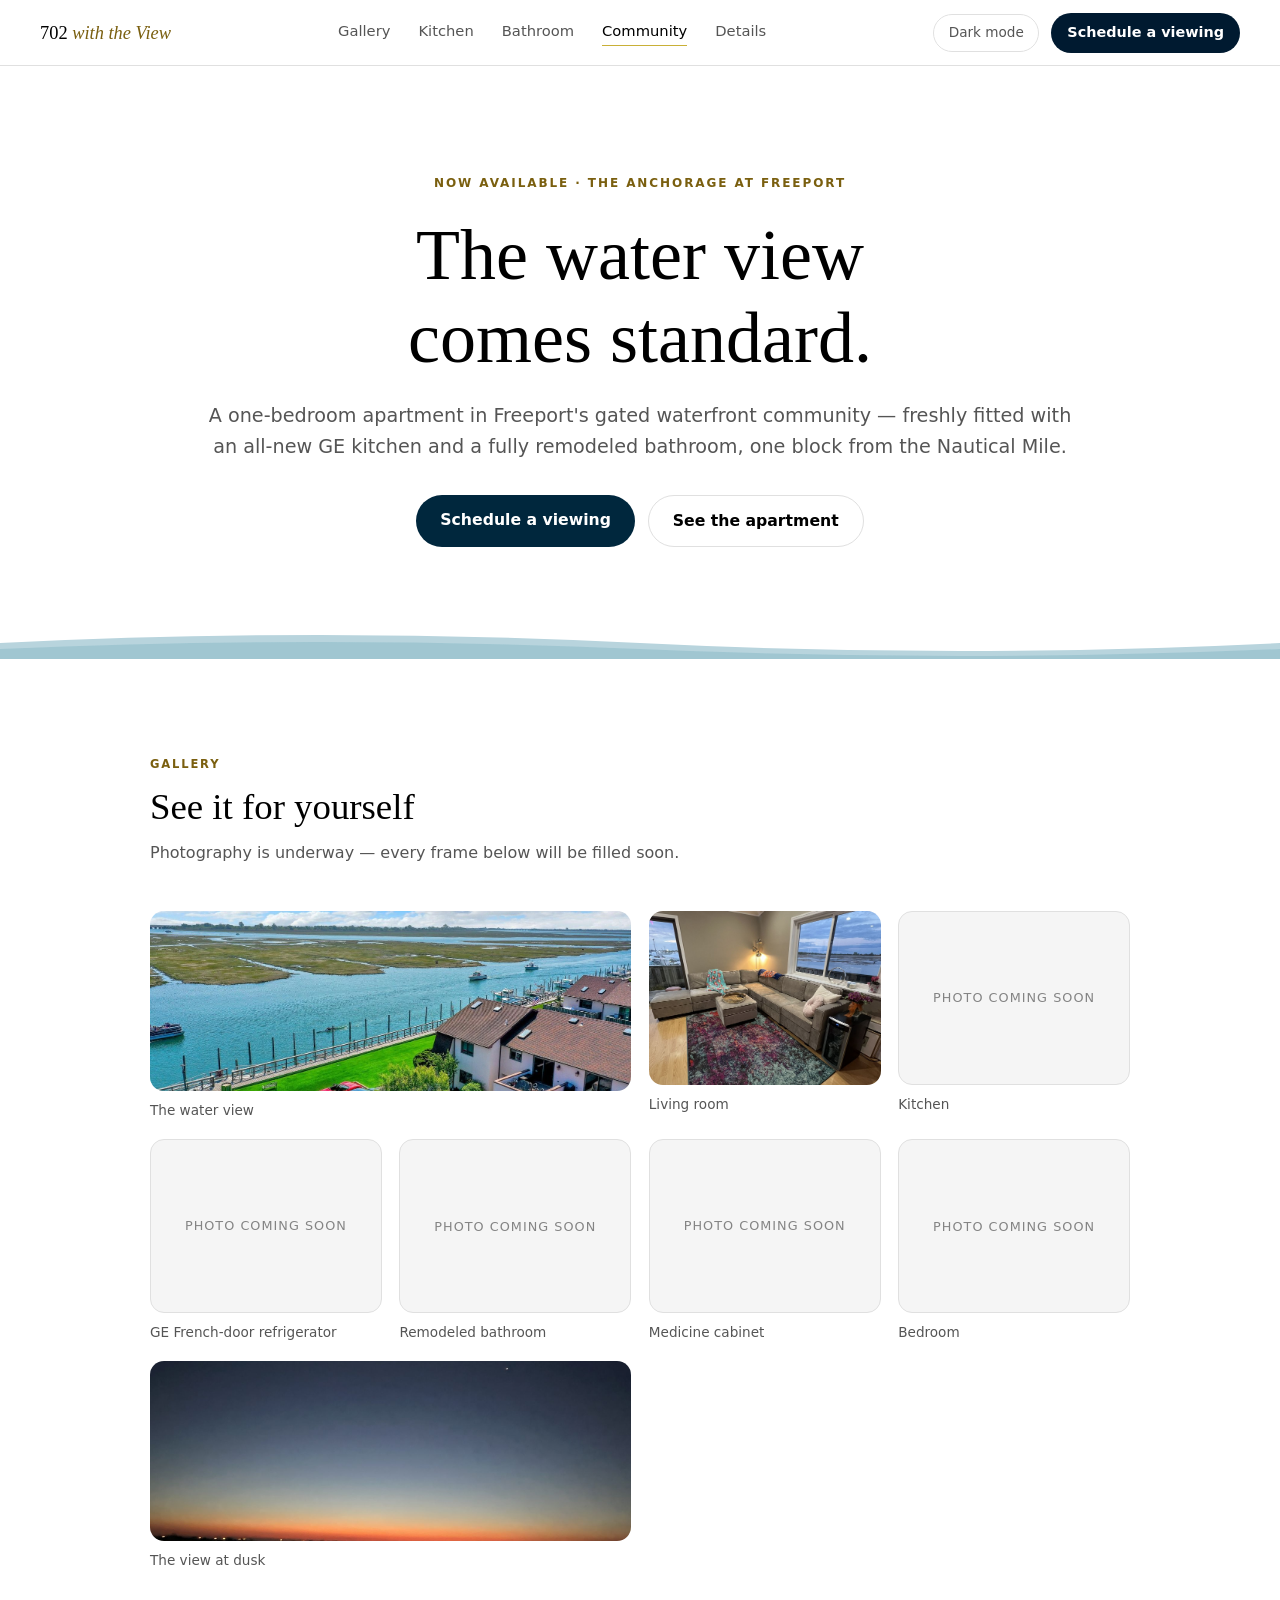
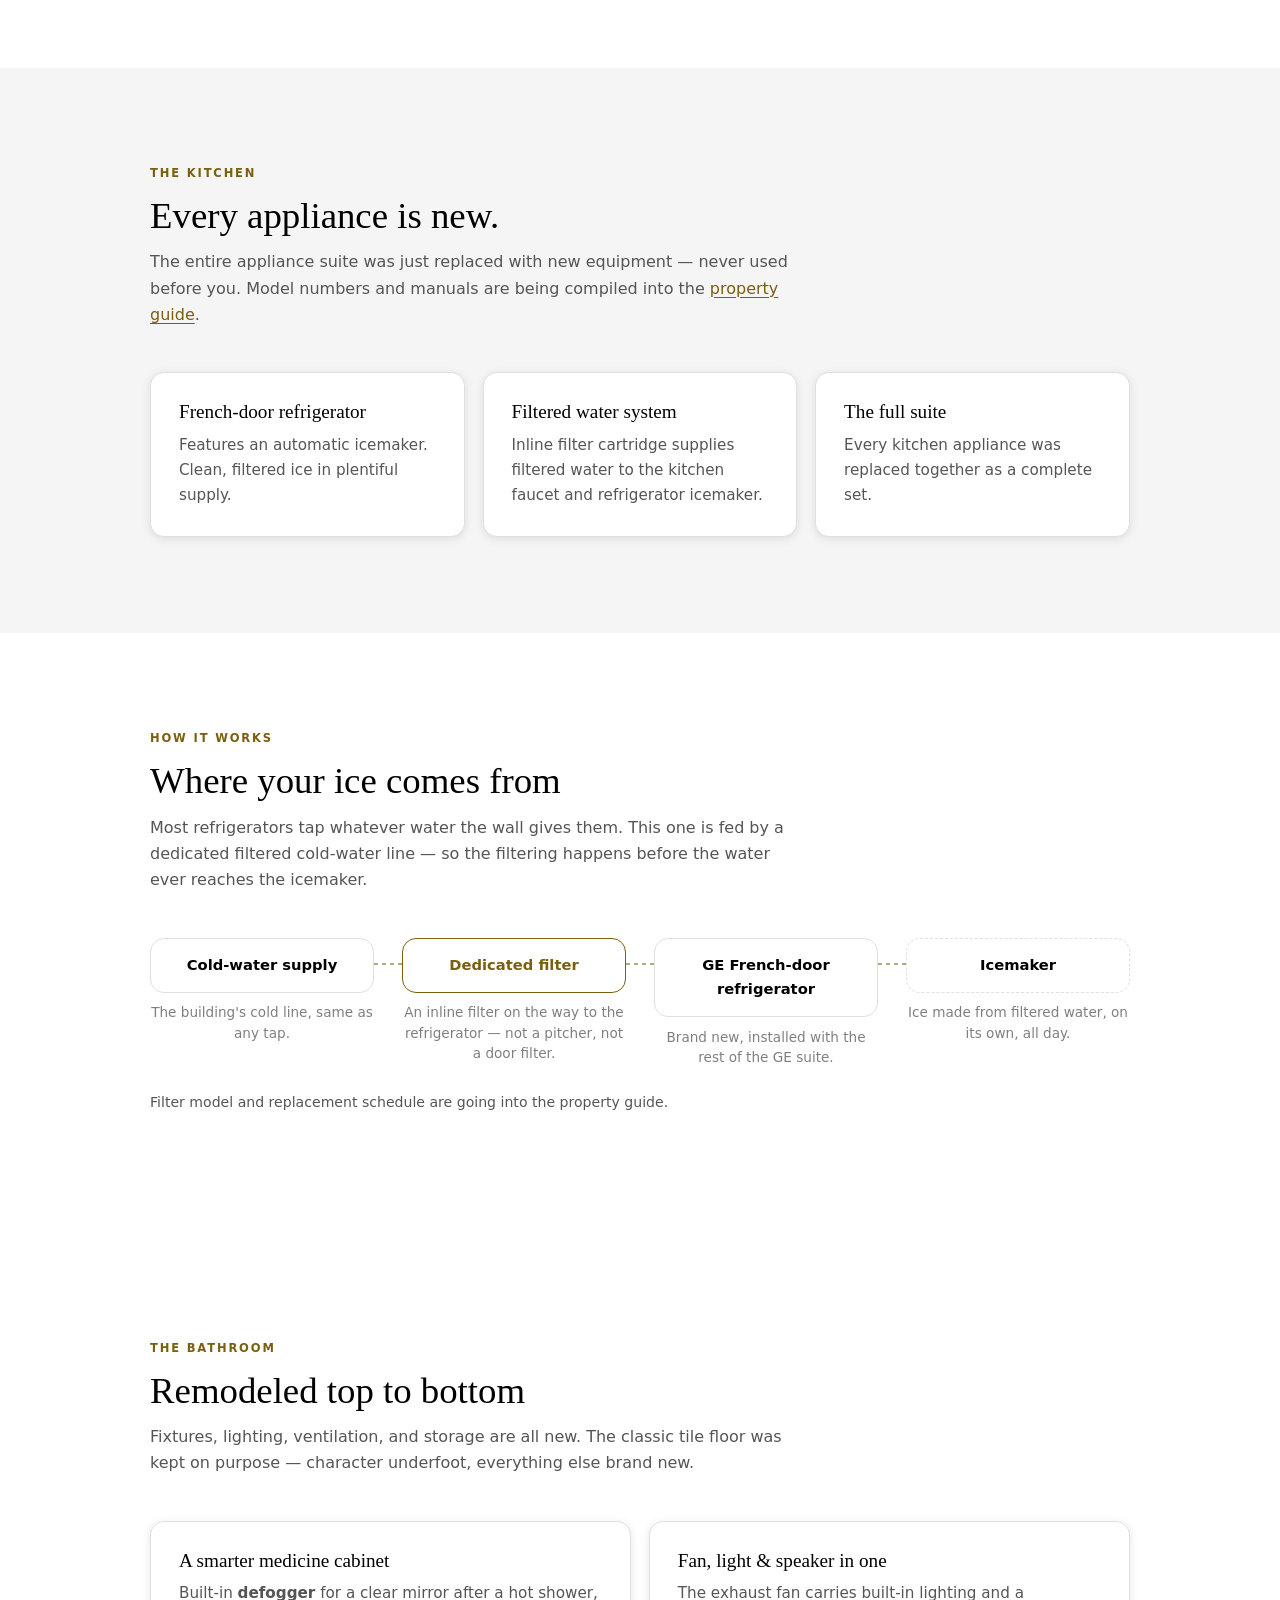
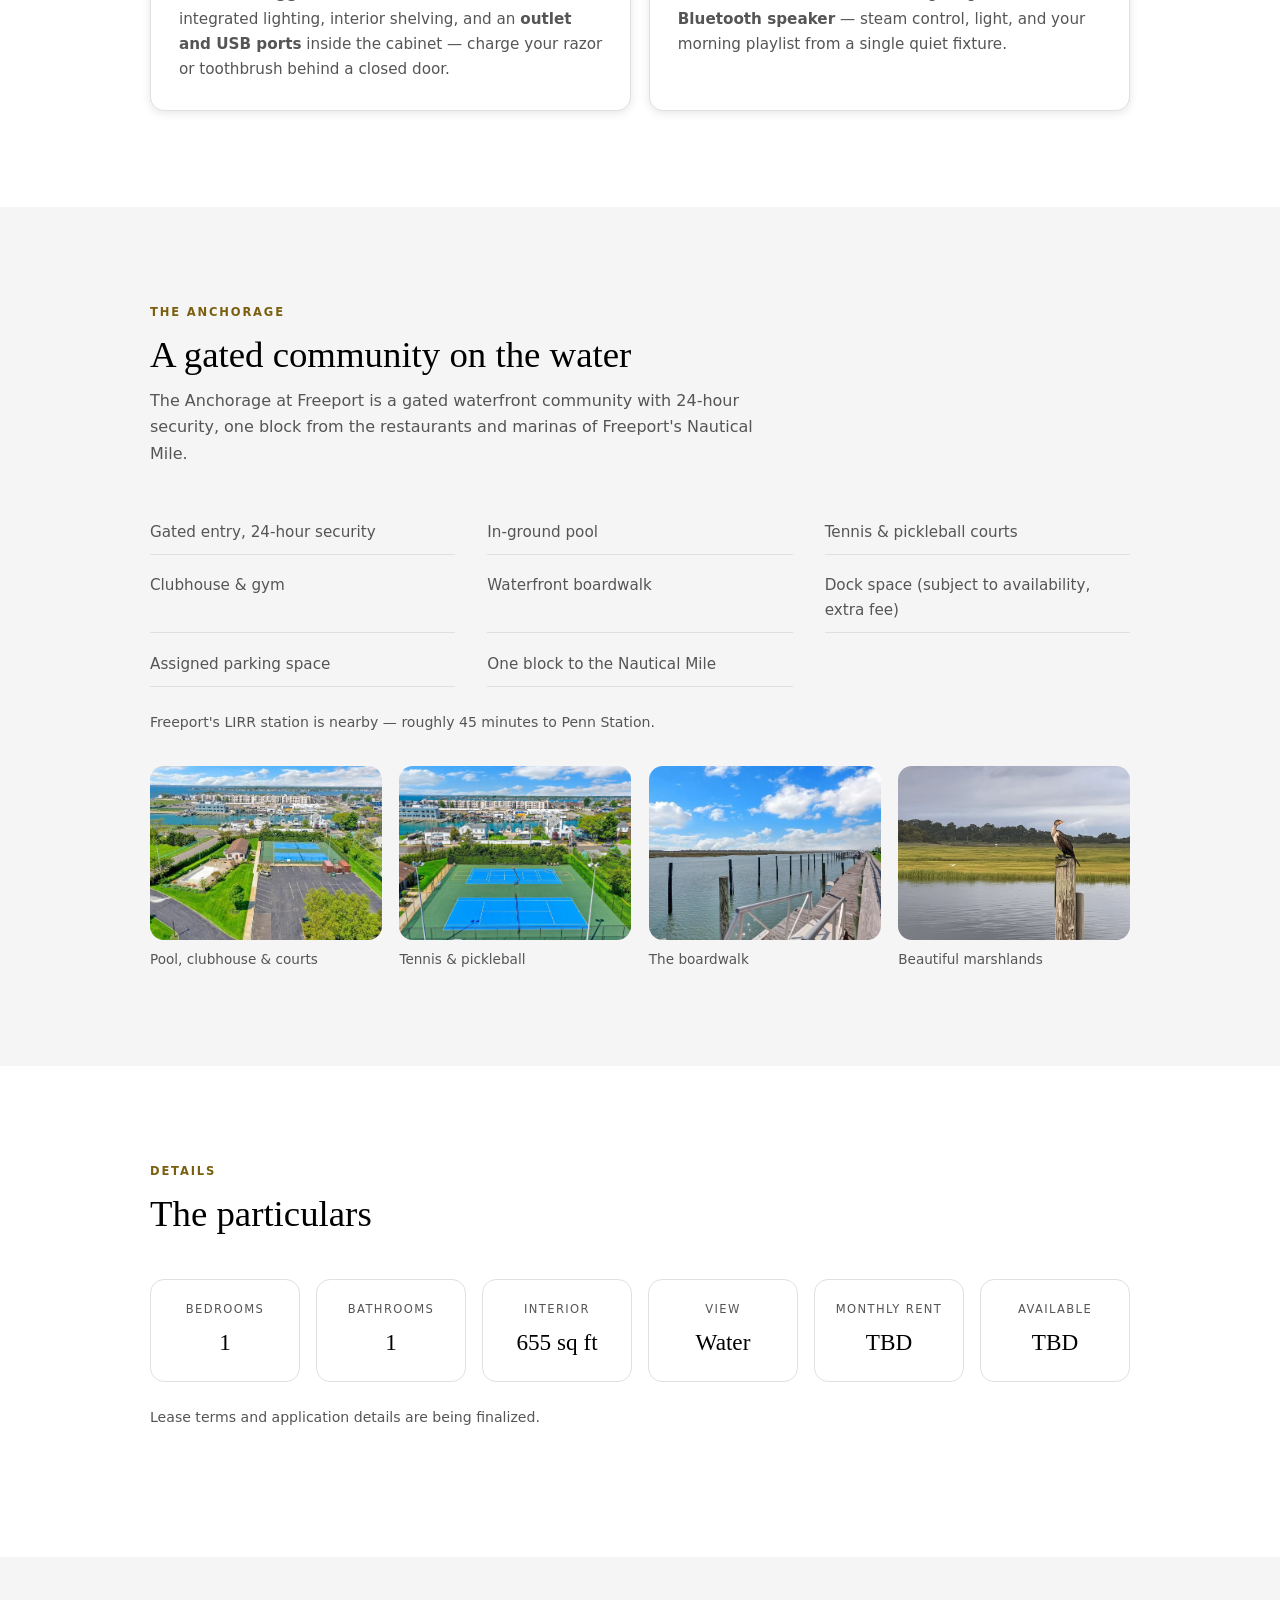
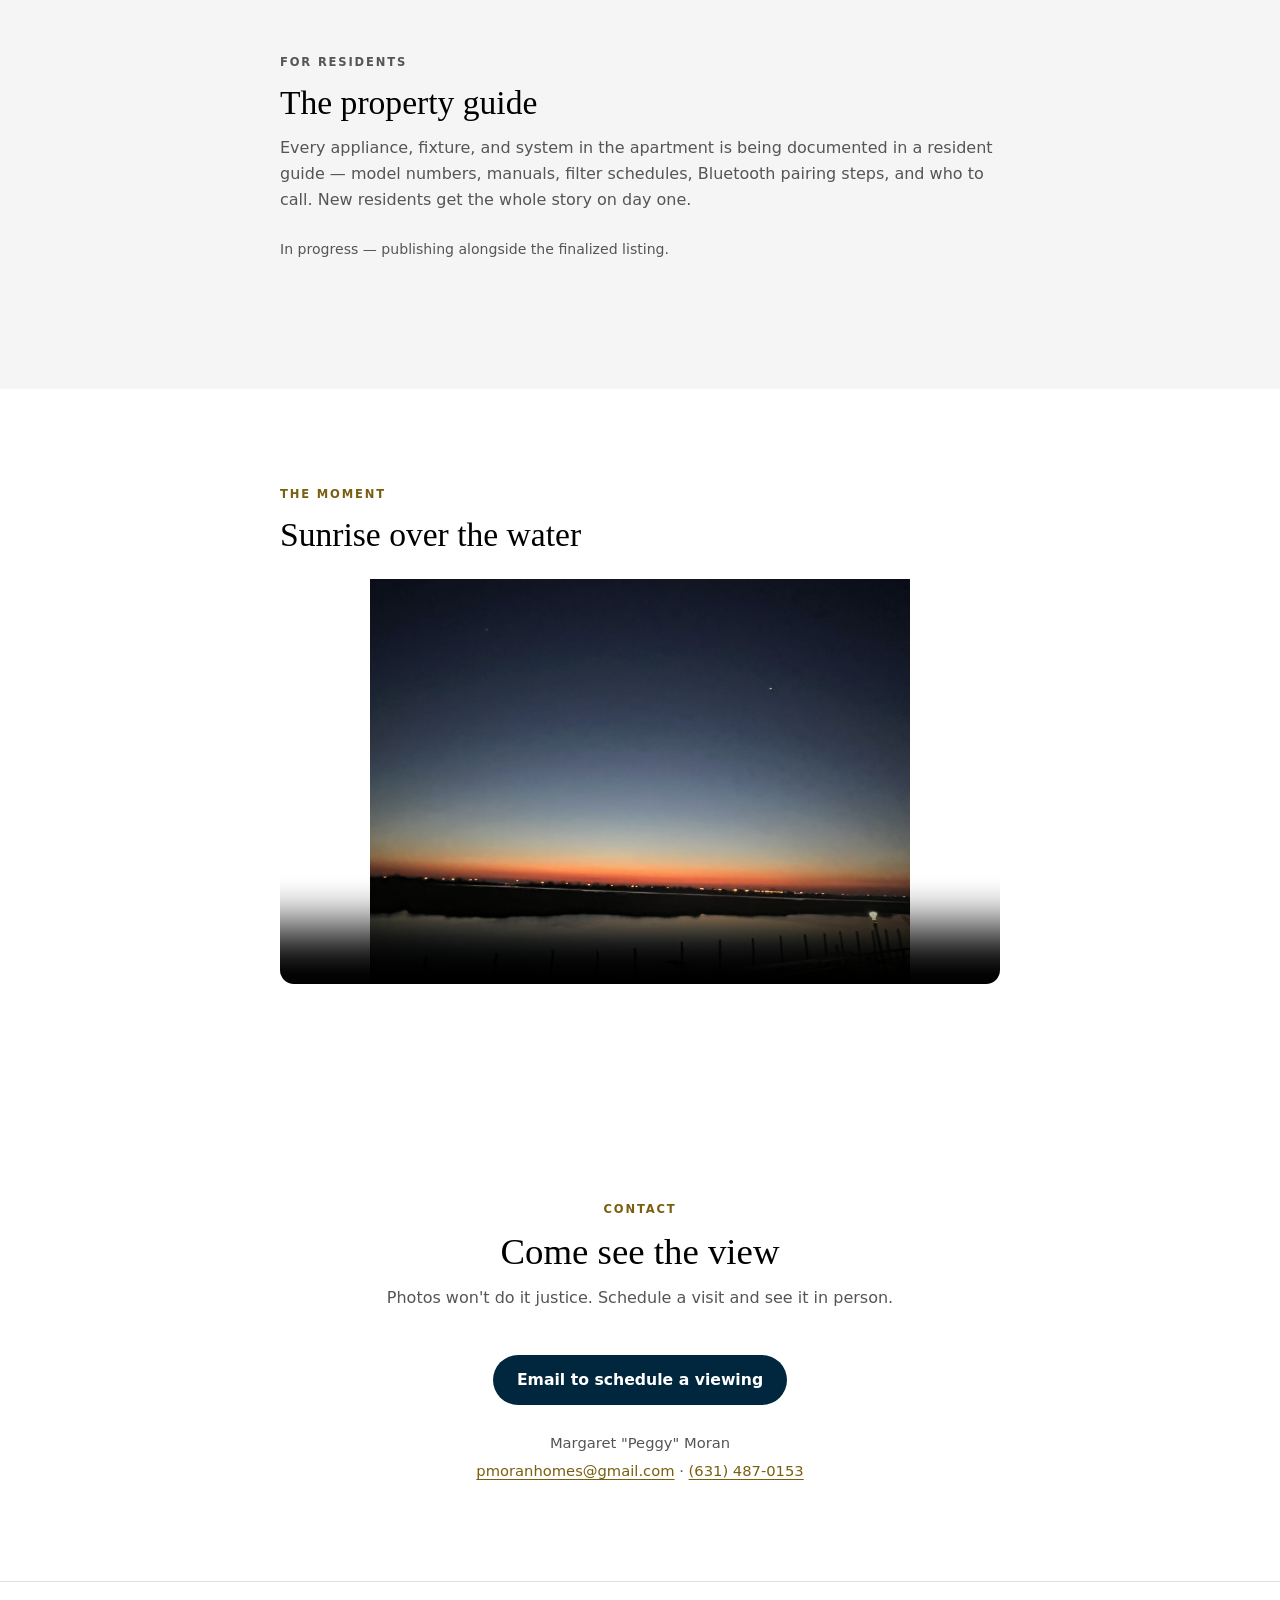
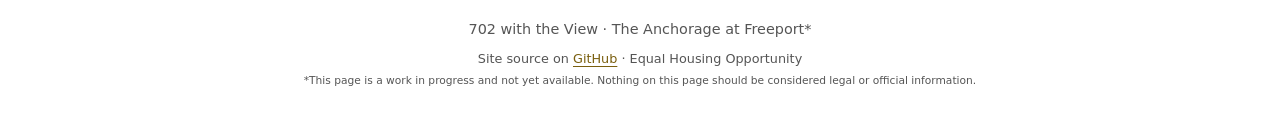
==== commit 62f595bf: "release: v1.4.0 — water-path diagram, AA contrast fixes, crawlability - 'Where your ice comes from':" ====
--- a/site/index.html
+++ b/site/index.html
@@ -6,6 +6,9 @@
   <title>702 with the View — Apartment for Rent in Freeport, NY</title>
   <meta name="description" content="702 with the View: a one-bedroom waterfront-view apartment at The Anchorage in Freeport, NY, with an all-new GE kitchen and a fully remodeled bathroom.">
   <link rel="canonical" href="https://702withtheview.com/">
+  <!-- Tints mobile browser chrome to match the page in each theme -->
+  <meta name="theme-color" content="#faf7f1" media="(prefers-color-scheme: light)">
+  <meta name="theme-color" content="#14130f" media="(prefers-color-scheme: dark)">
 
   <!-- Social sharing: how the link unfurls in Messages, WhatsApp, social -->
   <meta property="og:type" content="website">
@@ -188,6 +191,49 @@
     </div>
   </section>
 
+  <!-- ========================== HOW IT WORKS ========================== -->
+  <!-- Interactive diagram, CSS-only: each node reveals its detail on hover
+       or keyboard focus, so there is no JS to fail or to test. -->
+  <section class="section" id="how">
+    <header class="section__head reveal">
+      <p class="overline">How it works</p>
+      <h2>Where your ice comes from</h2>
+      <p class="section__lede">
+        Most refrigerators tap whatever water the wall gives them. This one
+        is fed by a dedicated filtered cold-water line — so the filtering
+        happens before the water ever reaches the icemaker.
+      </p>
+    </header>
+
+    <ol class="flow reveal" aria-label="Path of water from the building supply to the icemaker">
+      <li class="flow__step">
+        <button class="flow__node" type="button" aria-describedby="flow-d1">
+          <span class="flow__label">Cold-water supply</span>
+        </button>
+        <p class="flow__detail" id="flow-d1">The building's cold line, same as any tap.</p>
+      </li>
+      <li class="flow__step">
+        <button class="flow__node flow__node--accent" type="button" aria-describedby="flow-d2">
+          <span class="flow__label">Dedicated filter</span>
+        </button>
+        <p class="flow__detail" id="flow-d2">An inline filter on the way to the refrigerator — not a pitcher, not a door filter.</p>
+      </li>
+      <li class="flow__step">
+        <button class="flow__node" type="button" aria-describedby="flow-d3">
+          <span class="flow__label">GE French-door refrigerator</span>
+        </button>
+        <p class="flow__detail" id="flow-d3">Brand new, installed with the rest of the GE suite.</p>
+      </li>
+      <li class="flow__step">
+        <button class="flow__node flow__node--end" type="button" aria-describedby="flow-d4">
+          <span class="flow__label">Icemaker</span>
+        </button>
+        <p class="flow__detail" id="flow-d4">Ice made from filtered water, on its own, all day.</p>
+      </li>
+    </ol>
+    <p class="section__note reveal">Filter model and replacement schedule are going into the property guide.</p>
+  </section>
+
   <!-- ============================ BATHROOM ============================ -->
   <section class="section" id="bathroom">
     <header class="section__head reveal">
--- a/site/styles.css
+++ b/site/styles.css
@@ -22,9 +22,13 @@
   --surface: #ffffff;
   --ink: #000000;
   --ink-soft: #555555;
-  --accent: #001a30;         /* very dark teal: buttons, links */
+  --accent: #001a30;         /* very dark teal: BUTTON BACKGROUNDS only */
   --accent-strong: #000f1f;
-  --brass: #C9B037;          /* warm muted gold: overlines, small accents */
+  --brass: #C9B037;          /* warm muted gold: overlines on tinted panels */
+  /* Gold as *text* needs a darker mix to stay readable on a white page:
+     #C9B037 on white is 2.2:1, well under the 4.5:1 AA floor. Same family,
+     legible weight. Verified by the contrast checks in tests/. */
+  --link: #7a5f0f;
   --border: #e0e0e0;
   --wave-back: #b8d4dd;
   --wave-front: #8cbcc9;
@@ -45,9 +49,11 @@
     --surface: #151515;
     --ink: #ffffff;
     --ink-soft: #b0b0b0;
-    --accent: #001a30;        /* darker teal for dark mode buttons */
+    --accent: #001a30;        /* button backgrounds only */
     --accent-strong: #000f1f;
     --brass: #C9B037;
+    /* On a near-black page the gold is already high-contrast (9.2:1). */
+    --link: #C9B037;
     --border: #333333;
     --wave-back: #1a4d52;
     --wave-front: #2a6b73;
@@ -67,6 +73,7 @@
   --accent: #001a30;
   --accent-strong: #000f1f;
   --brass: #C9B037;
+  --link: #C9B037;
   --border: #333333;
   --wave-back: #1a4d52;
   --wave-front: #2a6b73;
@@ -95,11 +102,11 @@
 
 img { max-width: 100%; display: block; }
 
-a { color: var(--accent); text-decoration-thickness: 1px; text-underline-offset: 3px; }
+a { color: var(--link); text-decoration-thickness: 1px; text-underline-offset: 3px; }
 
 .section__lede a,
 .contact__agent a,
-.footer a { color: var(--brass); }
+.footer a { color: var(--link); }
 
 /* Keyboard accessibility: hidden until focused, then front and center */
 .skip-link {
@@ -120,7 +127,7 @@
 
 /* One consistent, visible focus ring everywhere */
 :focus-visible {
-  outline: 2px solid var(--accent);
+  outline: 2px solid var(--link);
   outline-offset: 3px;
   border-radius: 4px;
 }
@@ -131,7 +138,7 @@
   letter-spacing: 0.16em;
   font-size: 0.72rem;
   font-weight: 600;
-  color: var(--brass);
+  color: var(--link);
   margin-bottom: 0.75rem;
 }
 
@@ -159,7 +166,7 @@
   white-space: nowrap;
 }
 
-.nav__brand em { color: var(--brass); }
+.nav__brand em { color: var(--link); }
 
 .nav__links {
   display: flex;
@@ -243,7 +250,7 @@
   letter-spacing: 0.16em;
   font-size: 0.75rem;
   font-weight: 600;
-  color: var(--brass);
+  color: var(--link);
   margin-bottom: 1.25rem;
 }
 
@@ -532,6 +539,104 @@
 }
 
 .footer__fine { margin-top: 0.4rem; font-size: 0.8rem; }
+
+/* ---------------------------- Flow diagram -------------------------------- */
+
+/* The water path, drawn with boxes and connectors rather than an image, so
+   it themes itself and stays legible at any width. Interaction is pure CSS:
+   hover or focus a node to reveal its detail — no JS involved. */
+.flow {
+  list-style: none;
+  display: flex;
+  align-items: flex-start;
+  gap: 1.75rem;
+}
+
+.flow__step {
+  flex: 1;
+  position: relative;
+  text-align: center;
+}
+
+/* Connector drawn in the gap between two steps, so the boxes never cover
+   it. The drifting dashes read as flow without animating anything loud. */
+.flow__step + .flow__step::before {
+  content: "";
+  position: absolute;
+  left: -1.75rem;
+  top: 1.55rem;
+  width: 1.75rem;
+  height: 2px;
+  background-image: linear-gradient(90deg, var(--link) 50%, transparent 50%);
+  background-size: 8px 2px;
+  opacity: 0.55;
+  animation: flow-drift 1.1s linear infinite;
+}
+
+@keyframes flow-drift {
+  to { background-position-x: 10px; }
+}
+
+.flow__node {
+  position: relative;
+  z-index: 1;
+  display: block;
+  width: 100%;
+  font: inherit;
+  font-weight: 600;
+  font-size: 0.92rem;
+  color: var(--ink);
+  background: var(--surface);
+  border: 1px solid var(--border);
+  border-radius: var(--radius);
+  padding: 0.9rem 0.75rem;
+  cursor: pointer;
+  transition: border-color 160ms ease, transform 160ms ease;
+}
+
+.flow__node:hover,
+.flow__node:focus-visible {
+  border-color: var(--link);
+  transform: translateY(-2px);
+}
+
+/* The filter is the point of the diagram; the icemaker is the payoff. */
+.flow__node--accent { border-color: var(--link); }
+.flow__node--accent .flow__label { color: var(--link); }
+.flow__node--end { border-style: dashed; }
+
+/* Details stay visible — a diagram you have to hover to read is a diagram
+   nobody reads on a phone. Hover/focus just brings them forward. */
+.flow__detail {
+  margin-top: 0.6rem;
+  font-size: 0.85rem;
+  line-height: 1.5;
+  color: var(--ink-soft);
+  opacity: 0.75;
+  transition: opacity 200ms ease, color 200ms ease;
+}
+
+.flow__step:hover .flow__detail,
+.flow__node:focus-visible ~ .flow__detail {
+  opacity: 1;
+  color: var(--ink);
+}
+
+/* Narrow screens: stack vertically, connectors run down the side, and
+   details stay visible (there is no hover on touch). */
+@media (max-width: 700px) {
+  .flow { flex-direction: column; gap: 1.25rem; }
+  .flow__step { text-align: left; }
+  .flow__step + .flow__step::before {
+    left: 1.5rem;
+    top: -1.25rem;
+    width: 2px;
+    height: 1.25rem;
+    background-image: linear-gradient(180deg, var(--link) 50%, transparent 50%);
+    background-size: 2px 8px;
+  }
+  .flow__detail { opacity: 1; }
+}
 
 /* ------------------------------- Lightbox --------------------------------- */
 
@@ -617,4 +722,6 @@
   html { scroll-behavior: auto; }
   .reveal { opacity: 1; transform: none; transition: none; }
   .hero__wave--back, .hero__wave--front { animation: none; }
-}
+  .flow__step + .flow__step::before { animation: none; }
+  .flow__detail { opacity: 1; transform: none; transition: none; }
+}
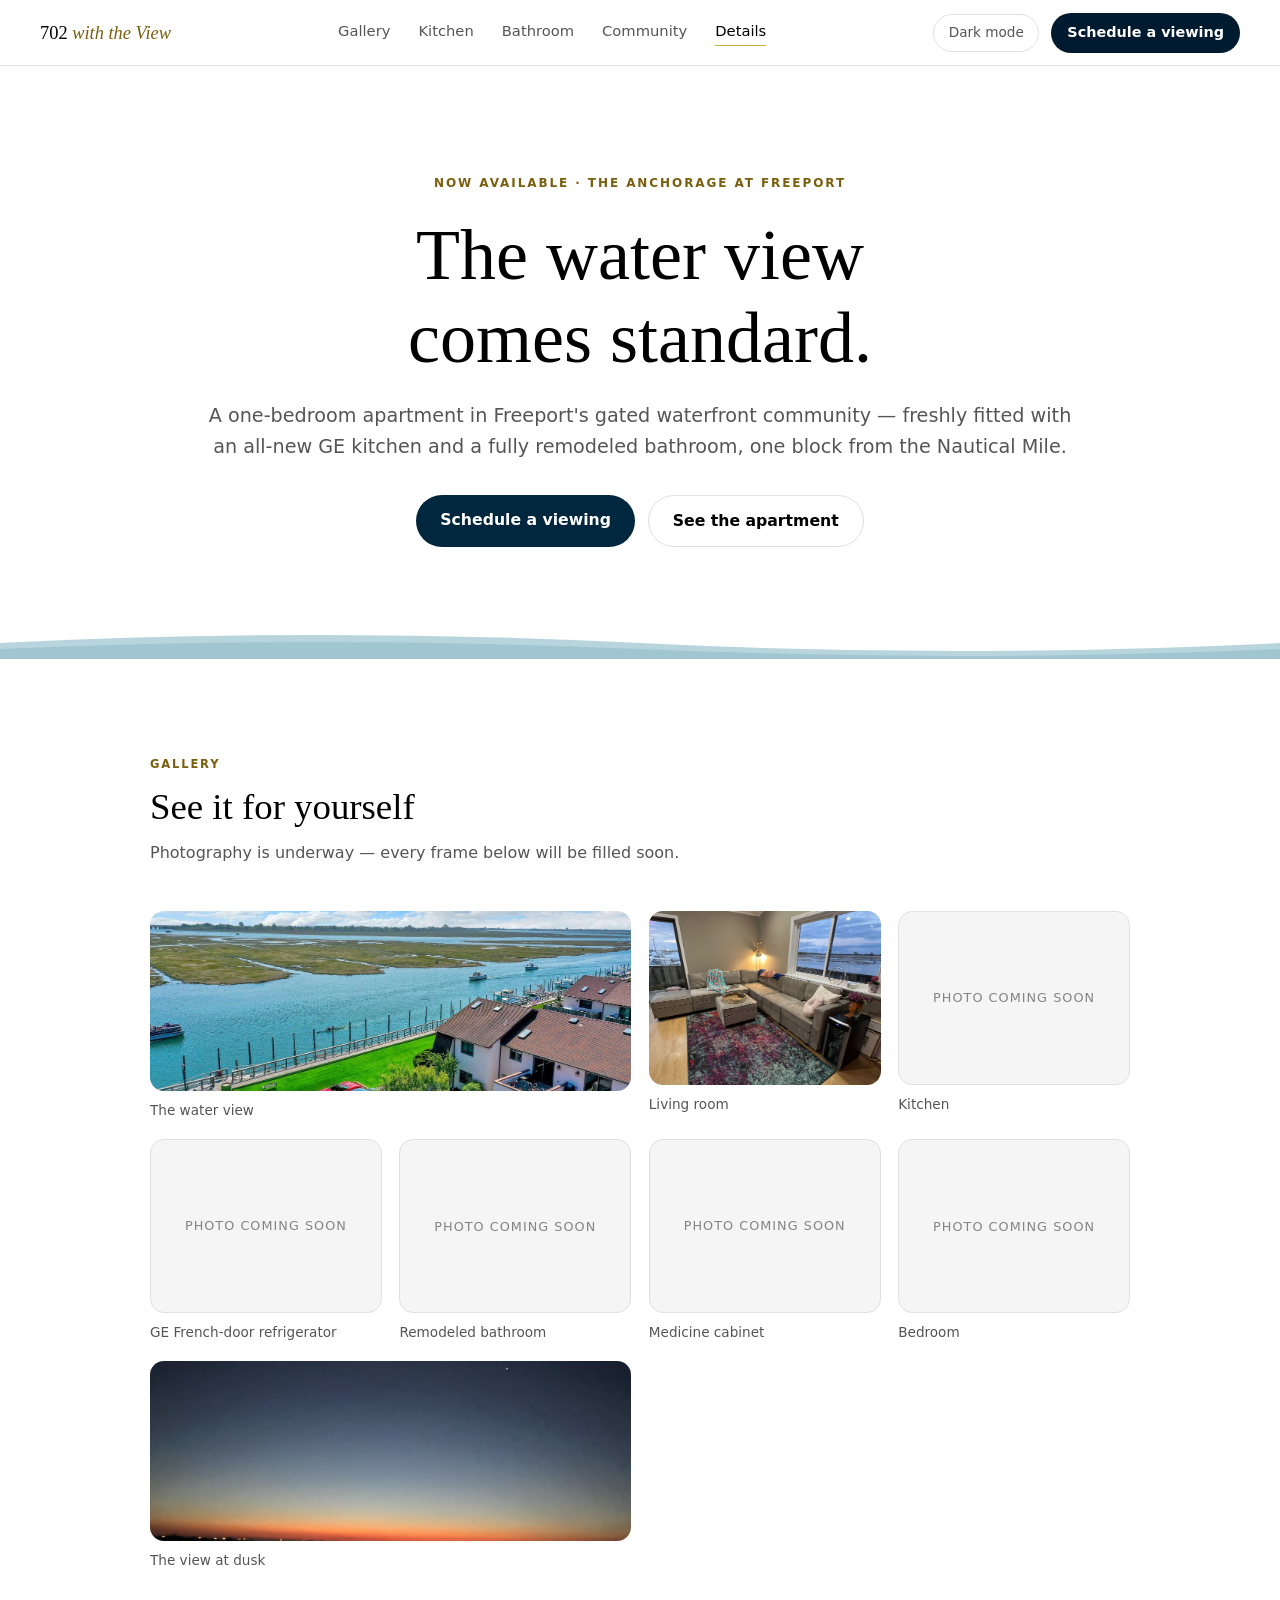
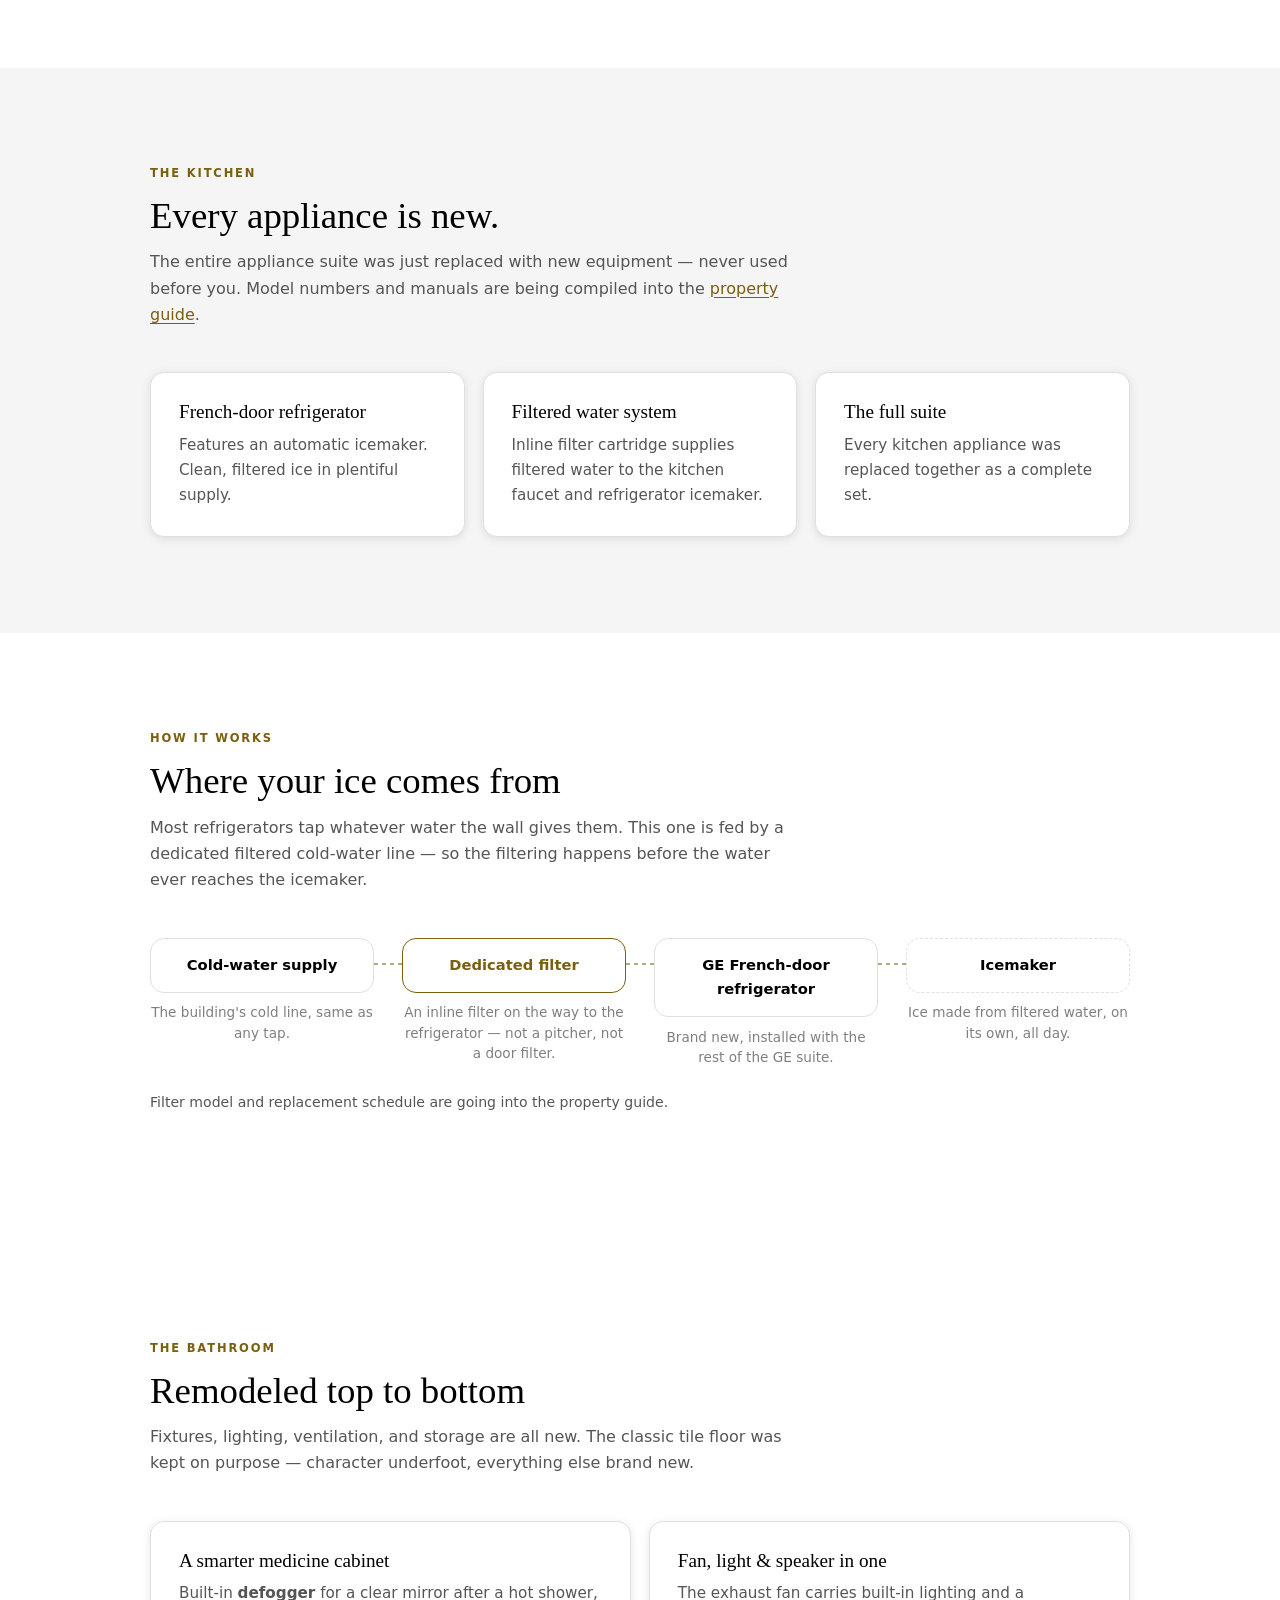
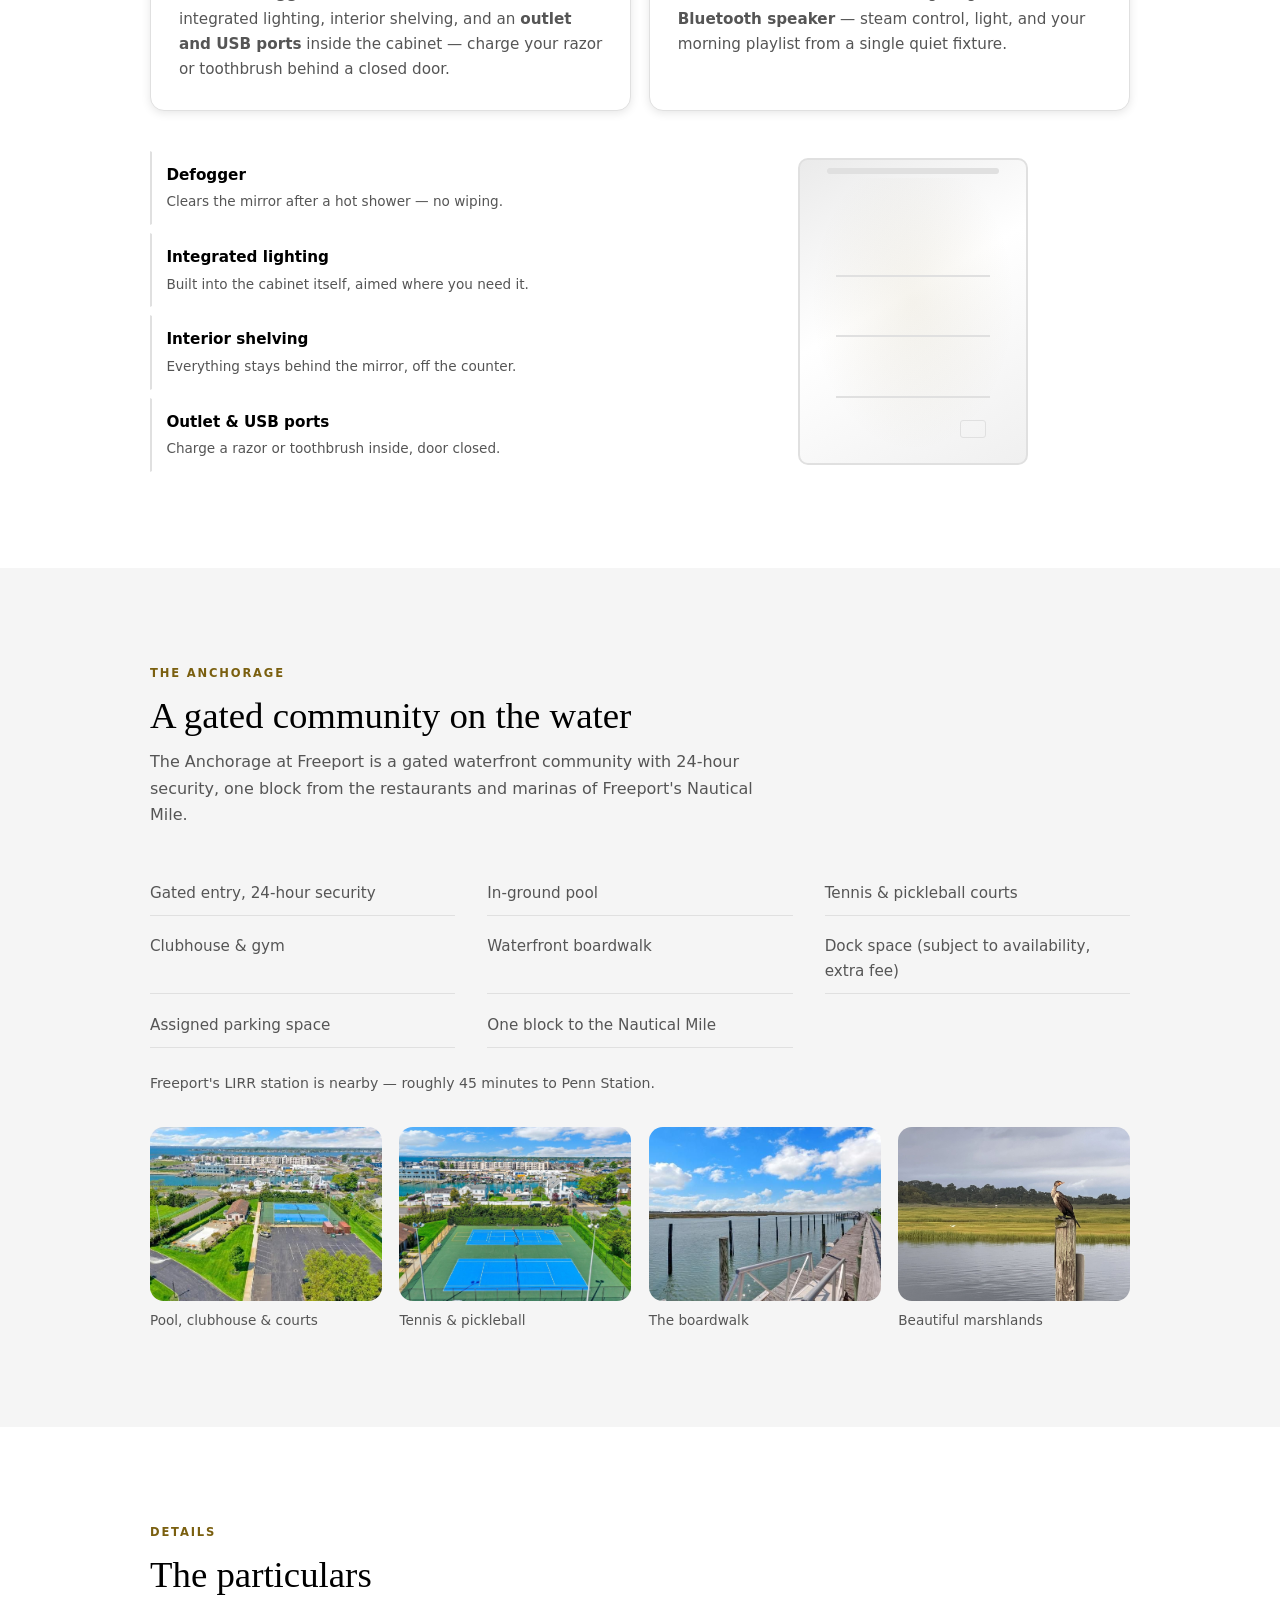
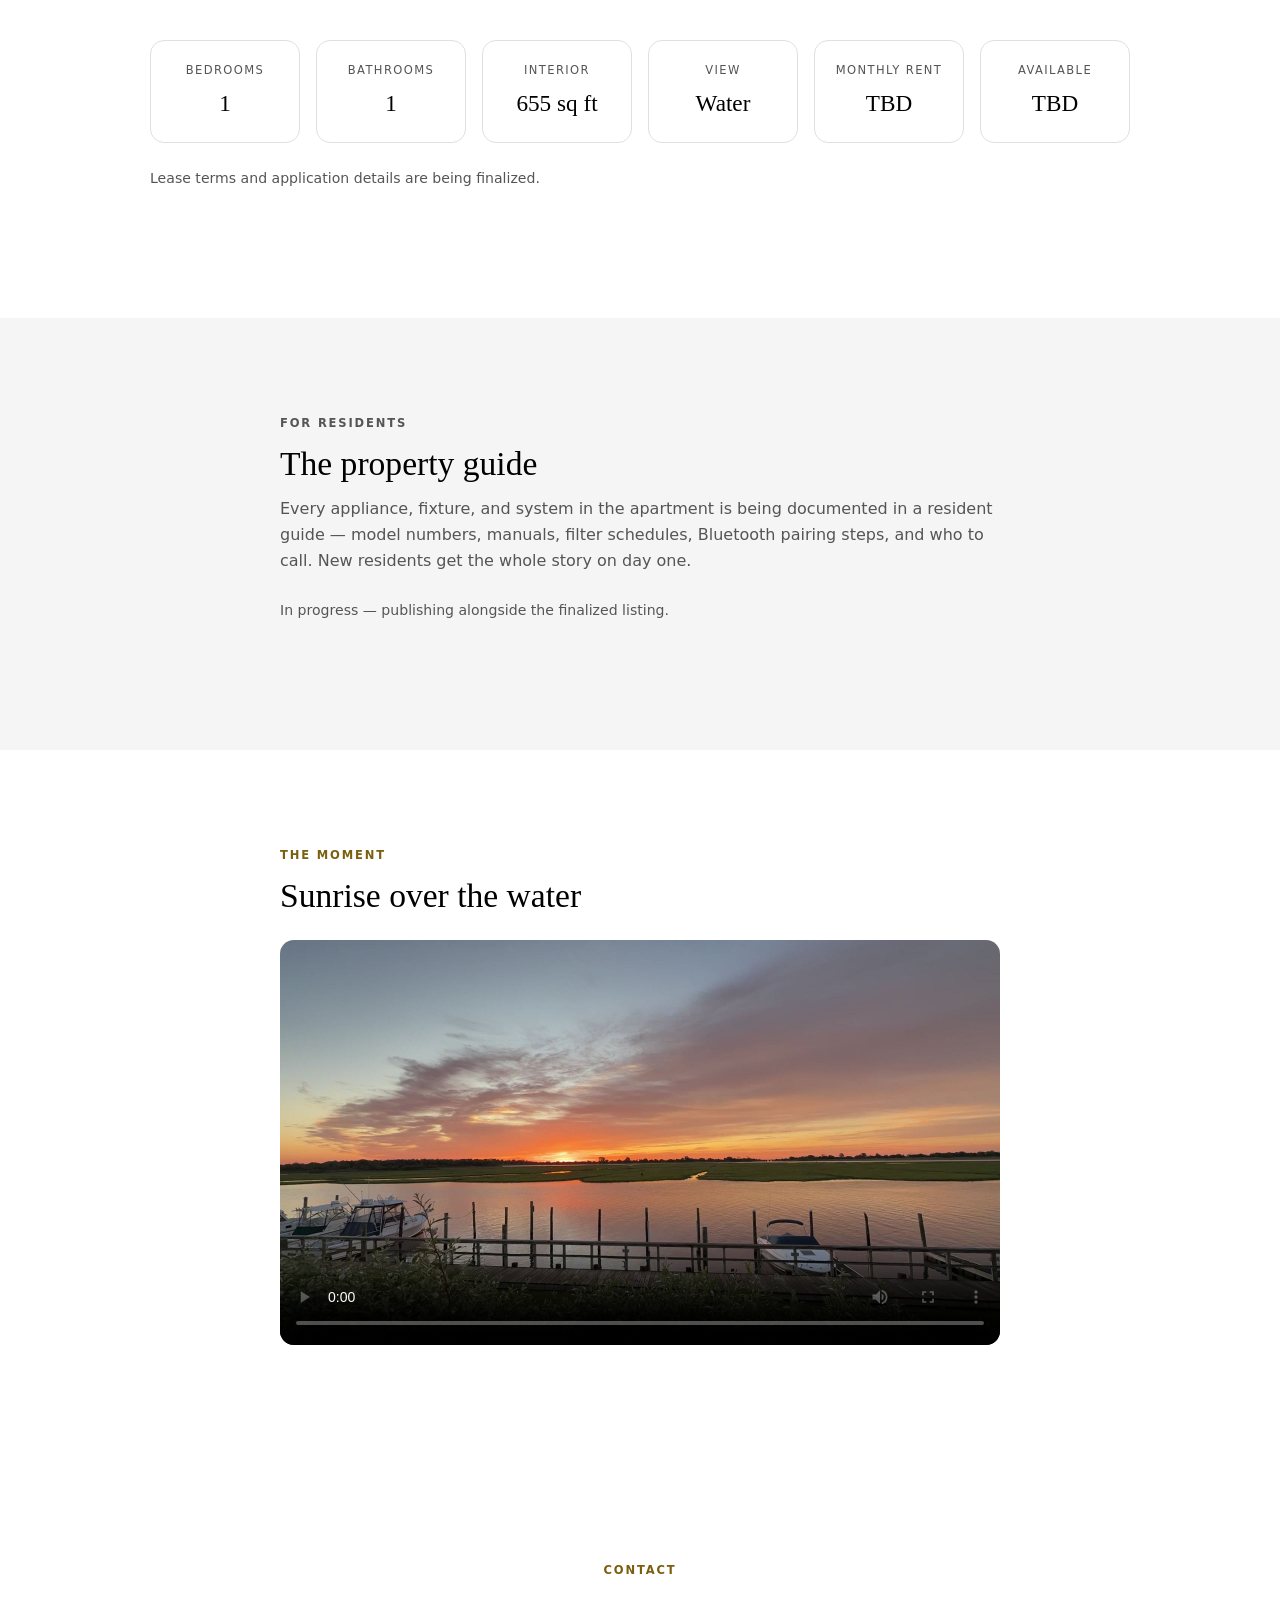
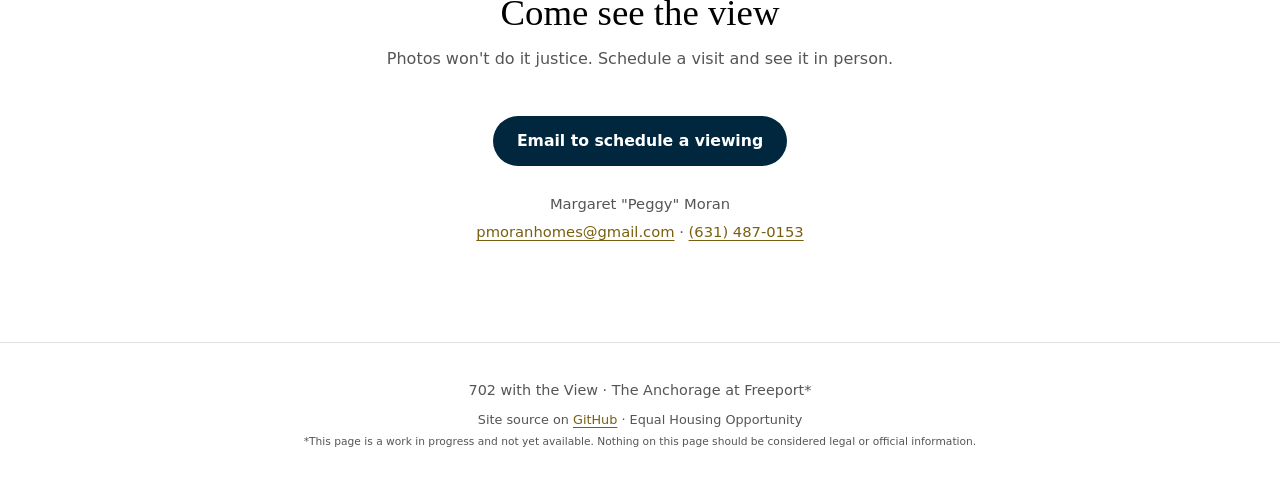
==== commit b18e0a39: "release: v1.5.0 — cabinet diagram, timelapse 38MB -> 6MB H.264 - Medicine-cabinet diagram: hover/foc" ====
--- a/site/index.html
+++ b/site/index.html
@@ -264,6 +264,49 @@
         </p>
       </article>
     </div>
+
+    <!-- Cabinet diagram: hovering or focusing a feature highlights the
+         matching part of the drawing (CSS :has(), no JavaScript). -->
+    <div class="cab reveal">
+      <ul class="cab__features">
+        <li>
+          <button class="cab__feature" type="button" data-part="defog">
+            <span class="cab__name">Defogger</span>
+            <span class="cab__note">Clears the mirror after a hot shower — no wiping.</span>
+          </button>
+        </li>
+        <li>
+          <button class="cab__feature" type="button" data-part="light">
+            <span class="cab__name">Integrated lighting</span>
+            <span class="cab__note">Built into the cabinet itself, aimed where you need it.</span>
+          </button>
+        </li>
+        <li>
+          <button class="cab__feature" type="button" data-part="shelf">
+            <span class="cab__name">Interior shelving</span>
+            <span class="cab__note">Everything stays behind the mirror, off the counter.</span>
+          </button>
+        </li>
+        <li>
+          <button class="cab__feature" type="button" data-part="power">
+            <span class="cab__name">Outlet &amp; USB ports</span>
+            <span class="cab__note">Charge a razor or toothbrush inside, door closed.</span>
+          </button>
+        </li>
+      </ul>
+
+      <div class="cab__art" role="img"
+           aria-label="Diagram of the medicine cabinet: lighting across the top, three interior shelves, an outlet and USB ports inside, and a defogger behind the mirror">
+        <div class="cab__box">
+          <span class="cab__part cab__part--light"></span>
+          <span class="cab__part cab__part--defog"></span>
+          <span class="cab__part cab__part--shelf" style="top: 38%"></span>
+          <span class="cab__part cab__part--shelf" style="top: 58%"></span>
+          <span class="cab__part cab__part--shelf" style="top: 78%"></span>
+          <span class="cab__part cab__part--power"></span>
+        </div>
+      </div>
+    </div>
   </section>
 
   <!-- ============================ COMMUNITY =========================== -->
@@ -353,10 +396,12 @@
     <div class="video-container reveal">
       <p class="overline">The moment</p>
       <h2>Sunrise over the water</h2>
-      <!-- preload="metadata" keeps the ~38MB file from downloading until
-           the visitor presses play; the poster fills the frame meanwhile. -->
+      <!-- H.264, not the camera's HEVC (which Chrome and Firefox often
+           refuse to play). 1440px wide for a 720px container, ~6MB.
+           preload="metadata" keeps even that off the wire until play is
+           pressed; the poster frame fills the box meanwhile. -->
       <video id="scrollVideo" class="scroll-video" controls playsinline
-             preload="metadata" poster="assets/photos/view-dusk.jpg">
+             preload="metadata" poster="assets/videos/poster.jpg">
         <source src="assets/videos/timelapse.mp4" type="video/mp4">
         Your browser doesn't support HTML5 video.
       </video>
--- a/site/styles.css
+++ b/site/styles.css
@@ -638,6 +638,138 @@
   .flow__detail { opacity: 1; }
 }
 
+/* --------------------------- Cabinet diagram ------------------------------ */
+
+/* The cabinet is drawn in CSS rather than shipped as an image, so it themes
+   itself and needs no asset. Hovering or focusing a feature highlights the
+   matching part via :has(); browsers without :has() simply show the static
+   drawing, which is still correct. */
+.cab {
+  display: grid;
+  grid-template-columns: 1.15fr 1fr;
+  gap: clamp(1.5rem, 4vw, 3rem);
+  align-items: center;
+  margin-top: 2.5rem;
+}
+
+.cab__features { list-style: none; display: grid; gap: 0.5rem; }
+
+.cab__feature {
+  display: block;
+  width: 100%;
+  text-align: left;
+  font: inherit;
+  color: var(--ink);
+  background: none;
+  border: 1px solid transparent;
+  border-left: 2px solid var(--border);
+  border-radius: 0 var(--radius) var(--radius) 0;
+  padding: 0.7rem 0.9rem;
+  cursor: pointer;
+  transition: border-color 160ms ease, background 160ms ease;
+}
+
+.cab__feature:hover,
+.cab__feature:focus-visible {
+  border-left-color: var(--link);
+  background: var(--bg-tint);
+}
+
+.cab__name { display: block; font-weight: 600; font-size: 0.95rem; }
+
+.cab__note {
+  display: block;
+  margin-top: 0.15rem;
+  font-size: 0.85rem;
+  color: var(--ink-soft);
+}
+
+.cab__art { display: flex; justify-content: center; }
+
+/* The cabinet body */
+.cab__box {
+  position: relative;
+  width: min(230px, 100%);
+  aspect-ratio: 3 / 4;
+  border: 2px solid var(--border);
+  border-radius: 10px;
+  background: linear-gradient(150deg,
+    color-mix(in srgb, var(--surface) 92%, var(--ink) 8%) 0%,
+    var(--surface) 45%,
+    color-mix(in srgb, var(--surface) 94%, var(--ink) 6%) 100%);
+  overflow: hidden;
+}
+
+.cab__part {
+  position: absolute;
+  display: block;
+  transition: opacity 200ms ease, box-shadow 200ms ease, background 200ms ease;
+}
+
+/* Light bar across the top */
+.cab__part--light {
+  top: 8px;
+  left: 12%;
+  right: 12%;
+  height: 6px;
+  border-radius: 999px;
+  background: var(--border);
+}
+
+/* Defogger: a soft warmth behind the whole mirror */
+.cab__part--defog {
+  inset: 18px 10px 10px;
+  border-radius: 6px;
+  background: radial-gradient(ellipse at 50% 45%,
+    color-mix(in srgb, var(--link) 22%, transparent) 0%,
+    transparent 70%);
+  opacity: 0.35;
+}
+
+/* Shelves */
+.cab__part--shelf {
+  left: 16%;
+  right: 16%;
+  height: 2px;
+  background: var(--border);
+}
+
+/* Outlet + USB block, lower right inside */
+.cab__part--power {
+  right: 18%;
+  bottom: 8%;
+  width: 26px;
+  height: 18px;
+  border: 1.5px solid var(--border);
+  border-radius: 3px;
+}
+
+/* Cross-highlighting: the hovered/focused feature lights its own part. */
+.cab:has(.cab__feature[data-part="light"]:hover) .cab__part--light,
+.cab:has(.cab__feature[data-part="light"]:focus-visible) .cab__part--light,
+.cab:has(.cab__feature[data-part="shelf"]:hover) .cab__part--shelf,
+.cab:has(.cab__feature[data-part="shelf"]:focus-visible) .cab__part--shelf,
+.cab:has(.cab__feature[data-part="power"]:hover) .cab__part--power,
+.cab:has(.cab__feature[data-part="power"]:focus-visible) .cab__part--power {
+  background: var(--link);
+  border-color: var(--link);
+  box-shadow: 0 0 12px color-mix(in srgb, var(--link) 55%, transparent);
+}
+
+.cab:has(.cab__feature[data-part="defog"]:hover) .cab__part--defog,
+.cab:has(.cab__feature[data-part="defog"]:focus-visible) .cab__part--defog {
+  opacity: 1;
+}
+
+@media (max-width: 700px) {
+  .cab { grid-template-columns: 1fr; }
+  .cab__art { order: -1; }
+}
+
+@media (prefers-reduced-motion: reduce) {
+  .cab__part, .cab__feature { transition: none; }
+}
+
 /* ------------------------------- Lightbox --------------------------------- */
 
 /* Clickable gallery photos advertise it */
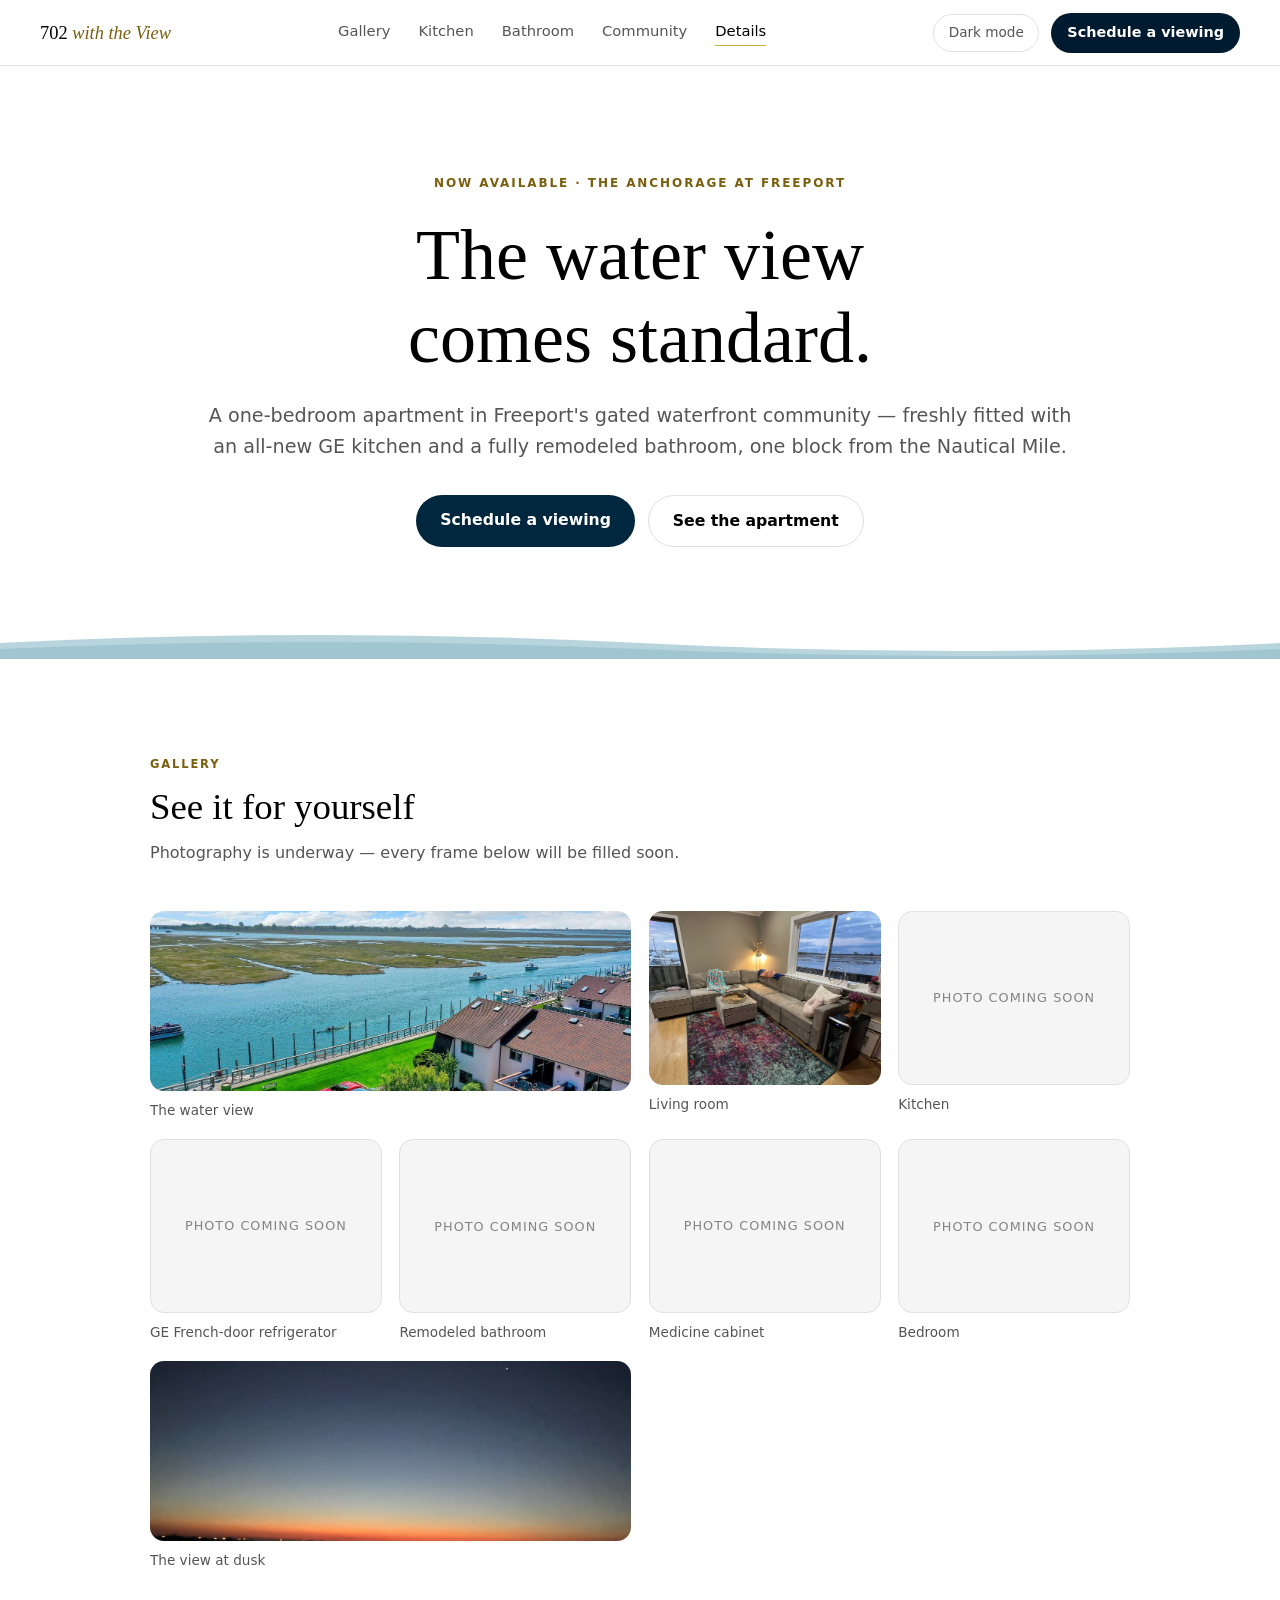
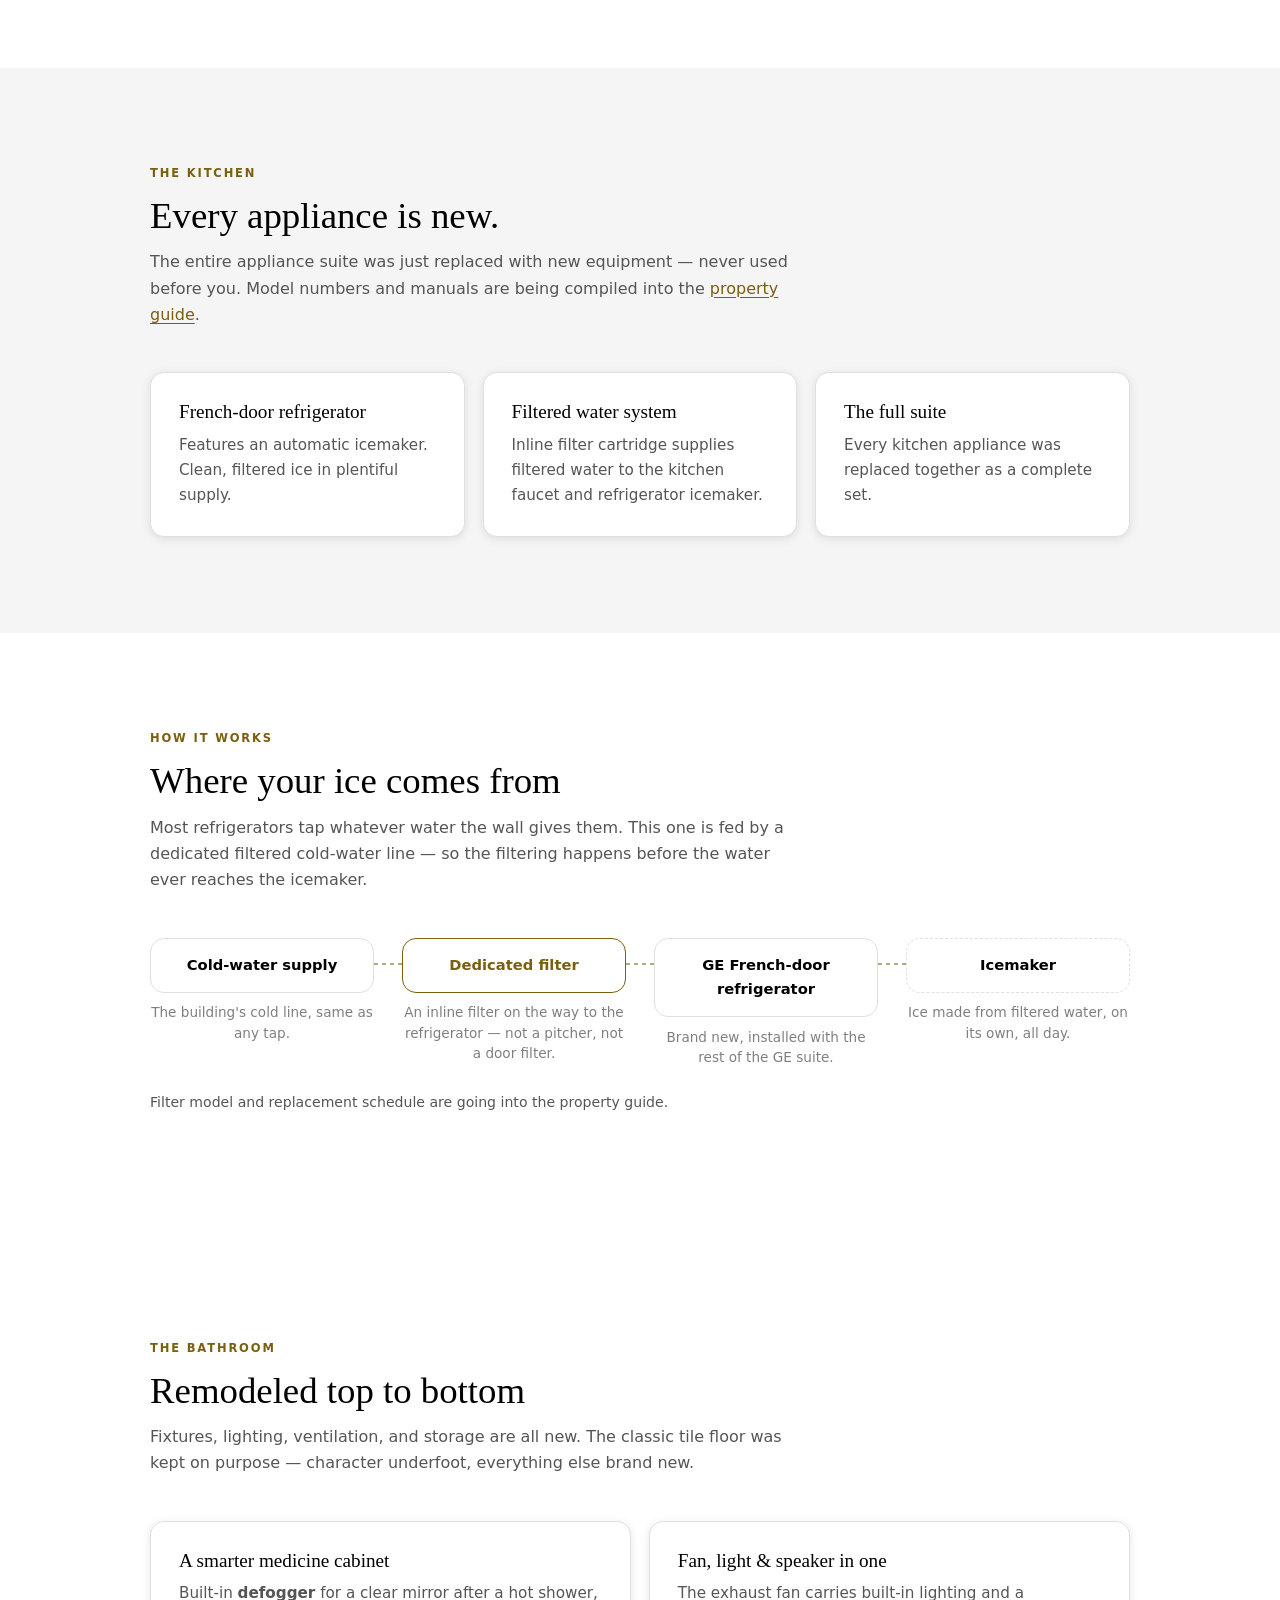
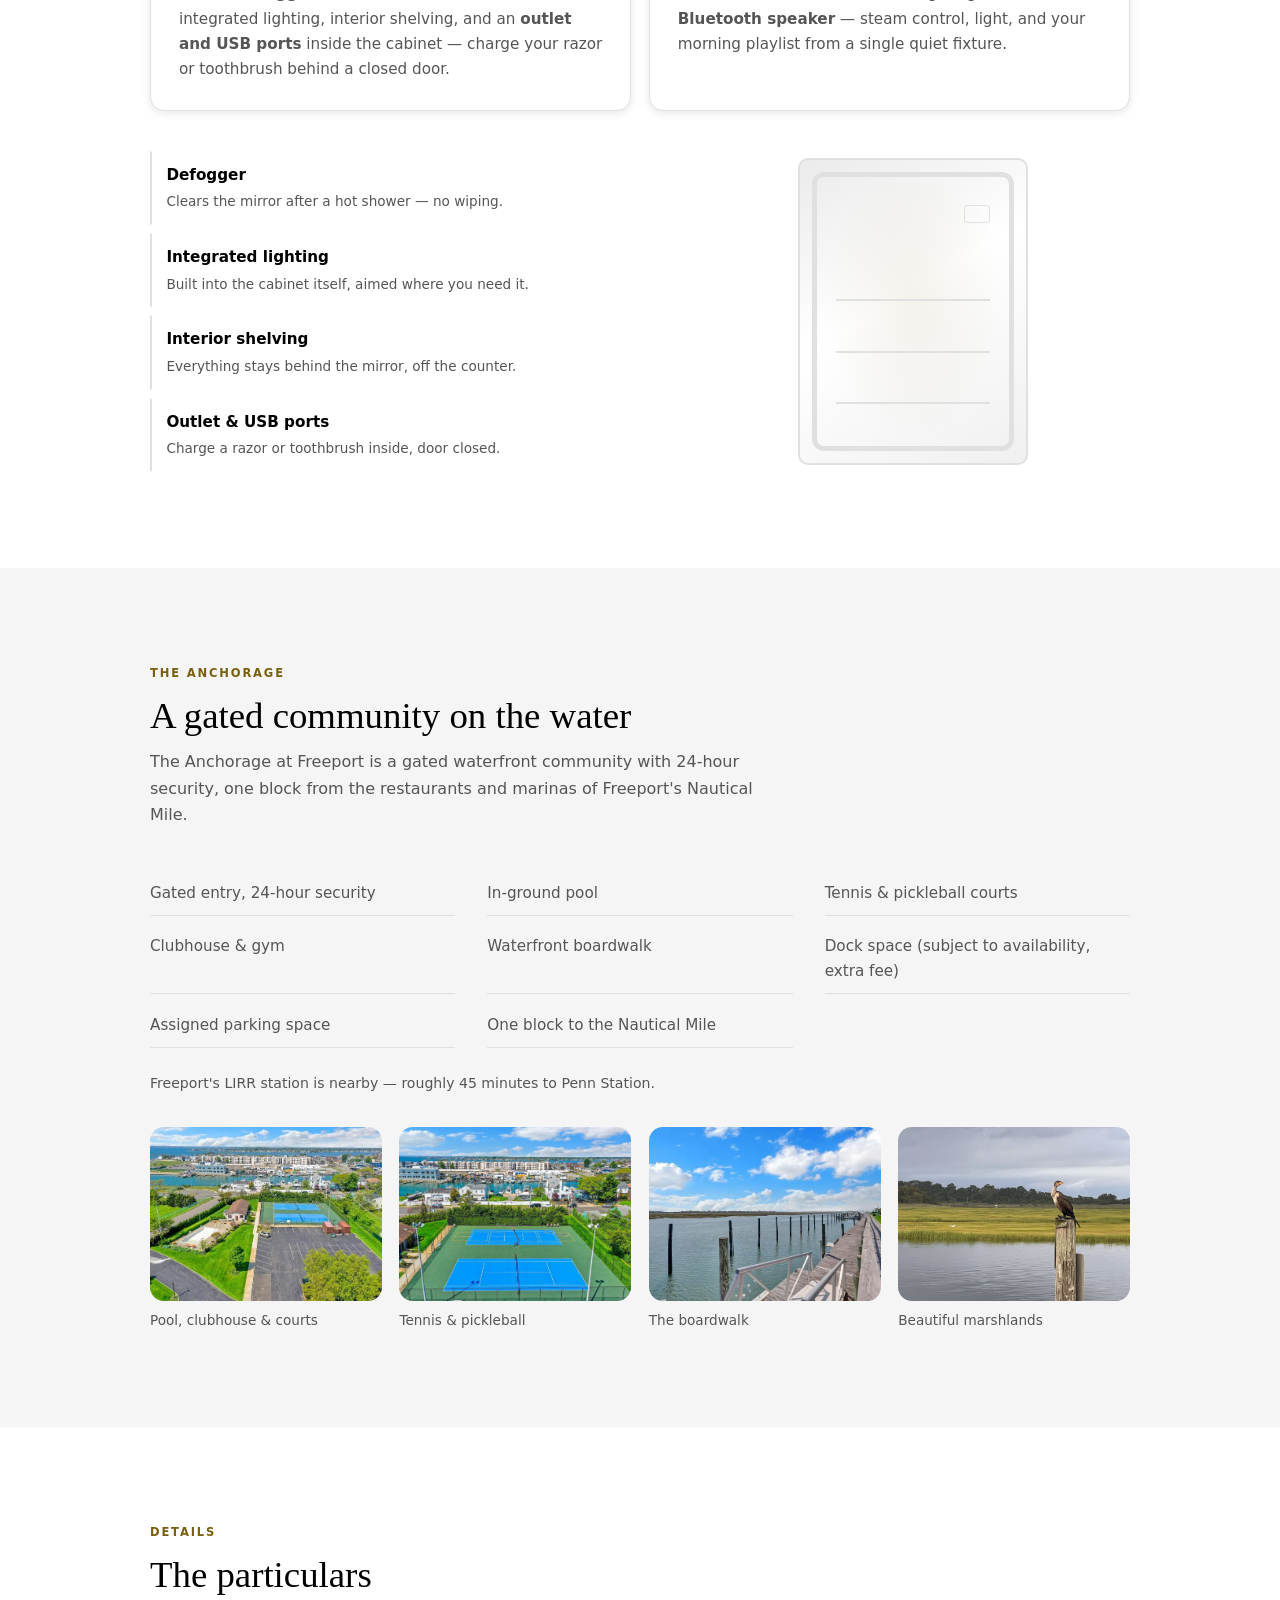
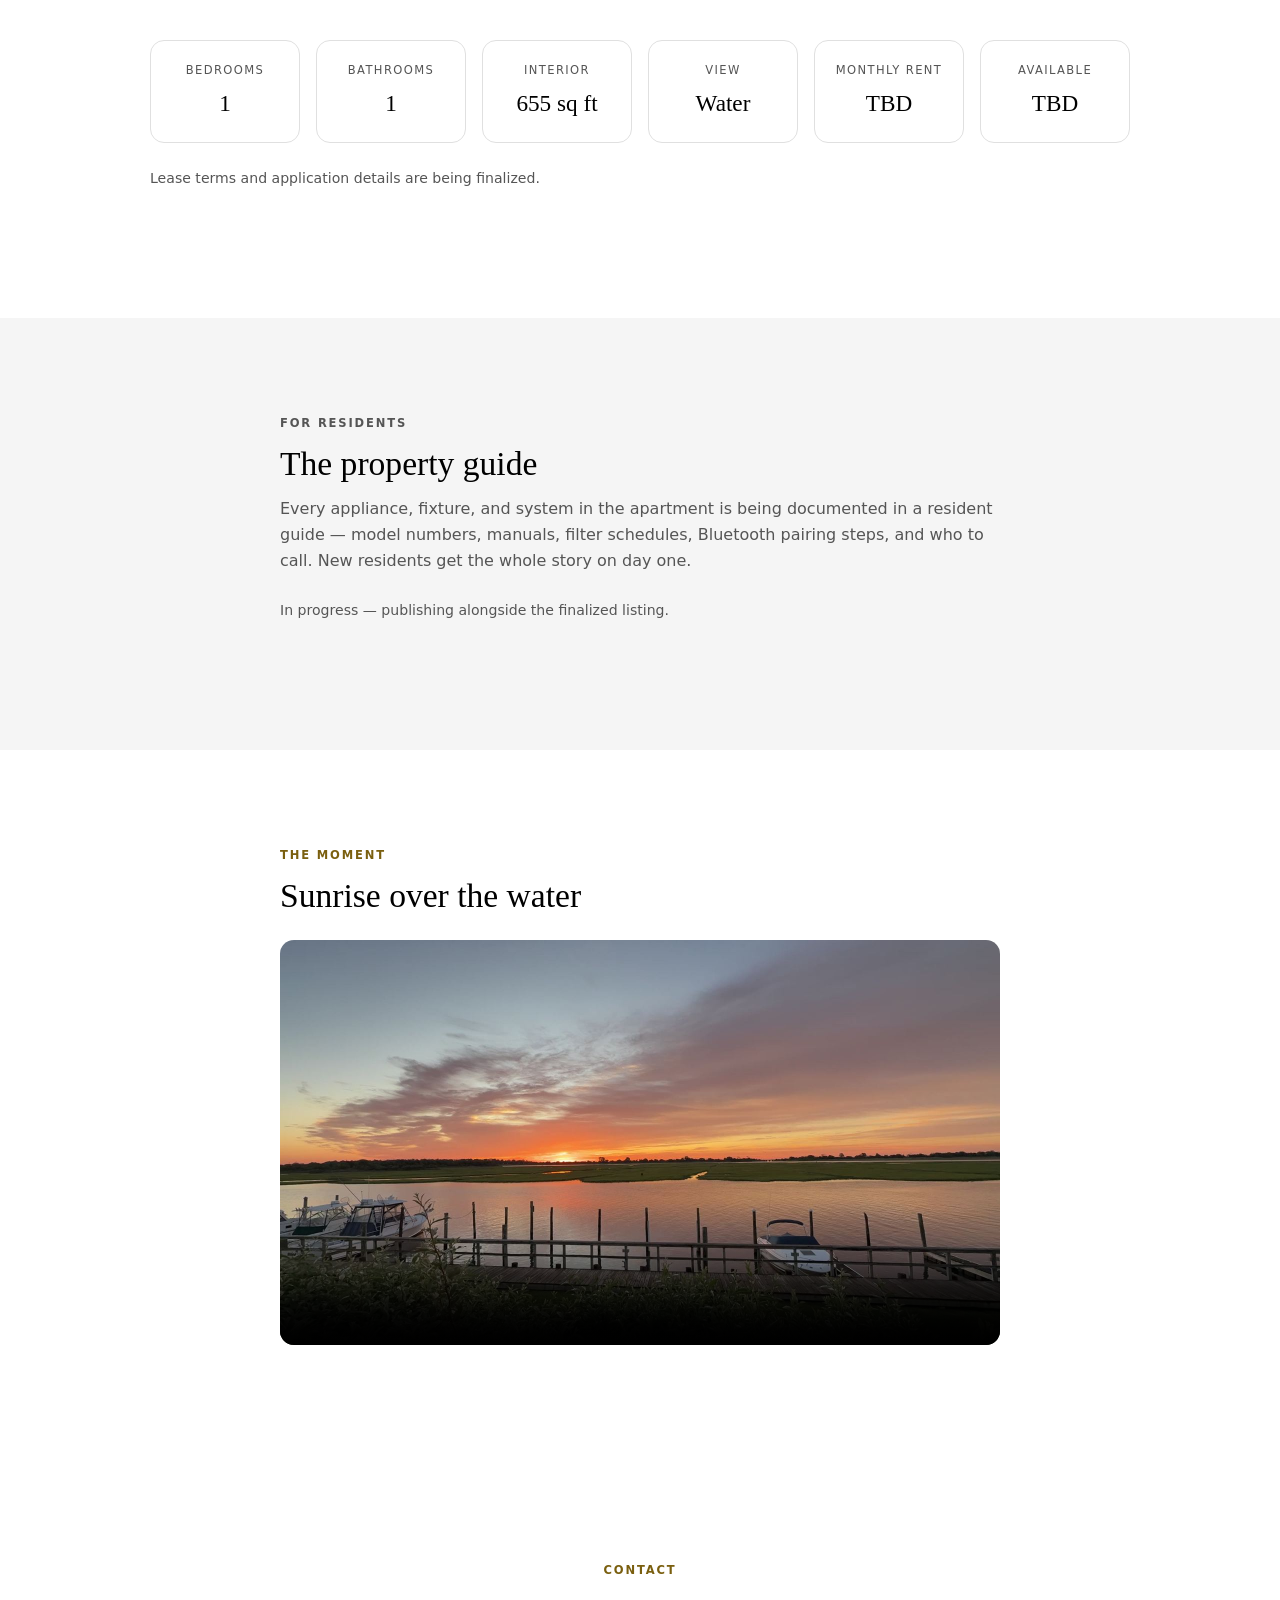
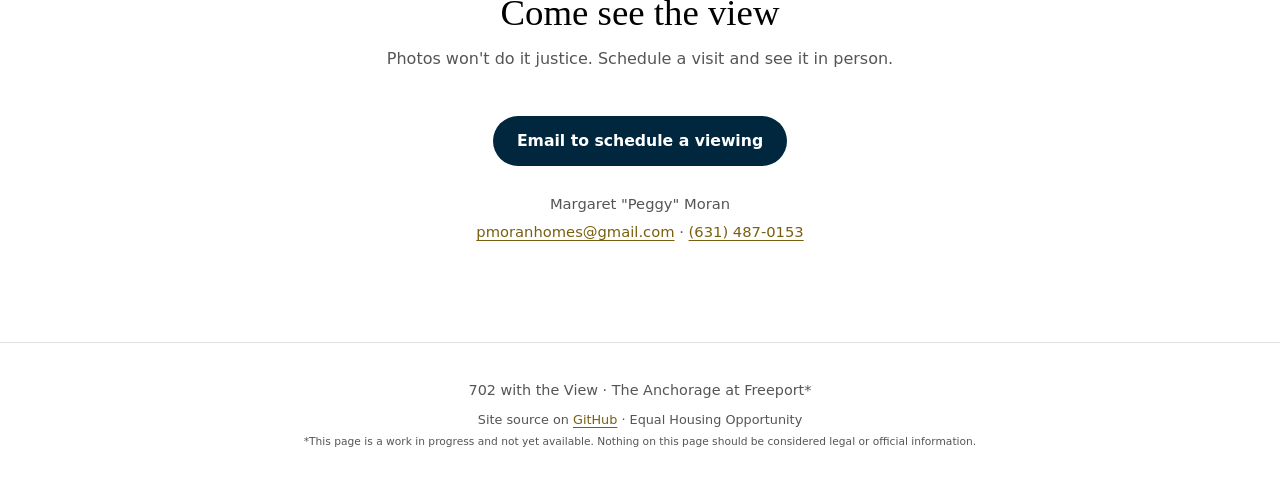
==== commit 55df1d78: "release: v1.6.0 — CI-enforced HTML/a11y validation, main landmark, weight budget - tests/validate_ht" ====
--- a/site/index.html
+++ b/site/index.html
@@ -71,7 +71,7 @@
 </head>
 <body>
 
-  <a class="skip-link" href="#gallery">Skip to content</a>
+  <a class="skip-link" href="#main">Skip to content</a>
 
   <header class="nav" id="top">
     <a class="nav__brand" href="#top">702 <em>with the View</em></a>
@@ -90,6 +90,8 @@
       <a href="#contact" class="nav__cta">Schedule a viewing</a>
     </div>
   </header>
+
+  <main id="main">
 
   <!-- ============================== HERO ============================== -->
   <section class="hero">
@@ -296,13 +298,13 @@
       </ul>
 
       <div class="cab__art" role="img"
-           aria-label="Diagram of the medicine cabinet: lighting across the top, three interior shelves, an outlet and USB ports inside, and a defogger behind the mirror">
+           aria-label="Diagram of the medicine cabinet: lighting around the full perimeter of the mirror, an outlet and USB ports in the top right corner, three interior shelves, and a defogger behind the mirror">
         <div class="cab__box">
           <span class="cab__part cab__part--light"></span>
           <span class="cab__part cab__part--defog"></span>
-          <span class="cab__part cab__part--shelf" style="top: 38%"></span>
-          <span class="cab__part cab__part--shelf" style="top: 58%"></span>
-          <span class="cab__part cab__part--shelf" style="top: 78%"></span>
+          <span class="cab__part cab__part--shelf" style="top: 46%"></span>
+          <span class="cab__part cab__part--shelf" style="top: 63%"></span>
+          <span class="cab__part cab__part--shelf" style="top: 80%"></span>
           <span class="cab__part cab__part--power"></span>
         </div>
       </div>
@@ -425,6 +427,8 @@
     </div>
   </section>
 
+  </main>
+
   <footer class="footer">
     <p>702 with the View · The Anchorage at Freeport*</p>
     <p class="footer__fine">
--- a/site/styles.css
+++ b/site/styles.css
@@ -706,19 +706,18 @@
   transition: opacity 200ms ease, box-shadow 200ms ease, background 200ms ease;
 }
 
-/* Light bar across the top */
+/* Lighting runs the whole way around the mirror, inset from the edge,
+   with rounded corners — as installed. */
 .cab__part--light {
-  top: 8px;
-  left: 12%;
-  right: 12%;
-  height: 6px;
-  border-radius: 999px;
-  background: var(--border);
+  inset: 12px;
+  border: 5px solid var(--border);
+  border-radius: 12px;
+  background: none;
 }
 
 /* Defogger: a soft warmth behind the whole mirror */
 .cab__part--defog {
-  inset: 18px 10px 10px;
+  inset: 22px;
   border-radius: 6px;
   background: radial-gradient(ellipse at 50% 45%,
     color-mix(in srgb, var(--link) 22%, transparent) 0%,
@@ -734,10 +733,10 @@
   background: var(--border);
 }
 
-/* Outlet + USB block, lower right inside */
+/* Outlet + USB block, top right corner inside the cabinet */
 .cab__part--power {
-  right: 18%;
-  bottom: 8%;
+  right: 16%;
+  top: 15%;
   width: 26px;
   height: 18px;
   border: 1.5px solid var(--border);
@@ -746,7 +745,11 @@
 
 /* Cross-highlighting: the hovered/focused feature lights its own part. */
 .cab:has(.cab__feature[data-part="light"]:hover) .cab__part--light,
-.cab:has(.cab__feature[data-part="light"]:focus-visible) .cab__part--light,
+.cab:has(.cab__feature[data-part="light"]:focus-visible) .cab__part--light {
+  border-color: var(--link);
+  box-shadow: 0 0 16px color-mix(in srgb, var(--link) 45%, transparent);
+}
+
 .cab:has(.cab__feature[data-part="shelf"]:hover) .cab__part--shelf,
 .cab:has(.cab__feature[data-part="shelf"]:focus-visible) .cab__part--shelf,
 .cab:has(.cab__feature[data-part="power"]:hover) .cab__part--power,
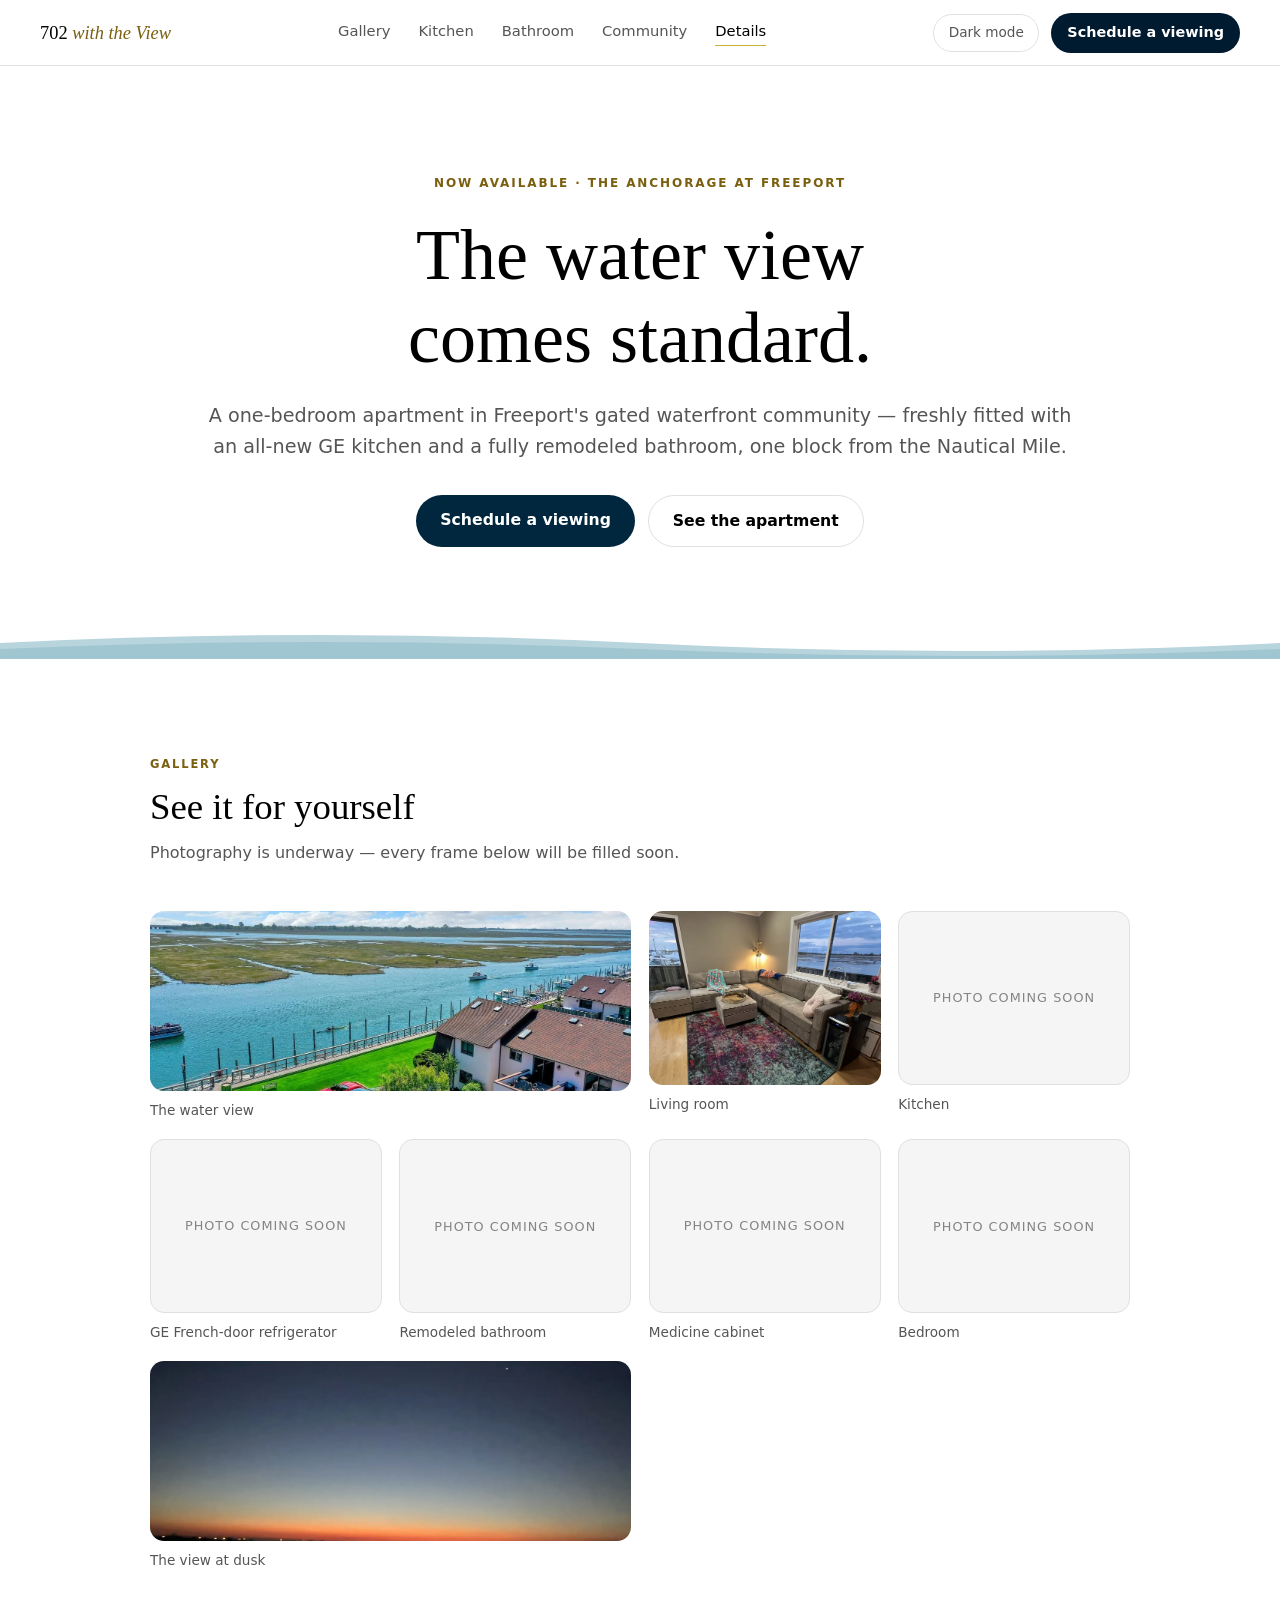
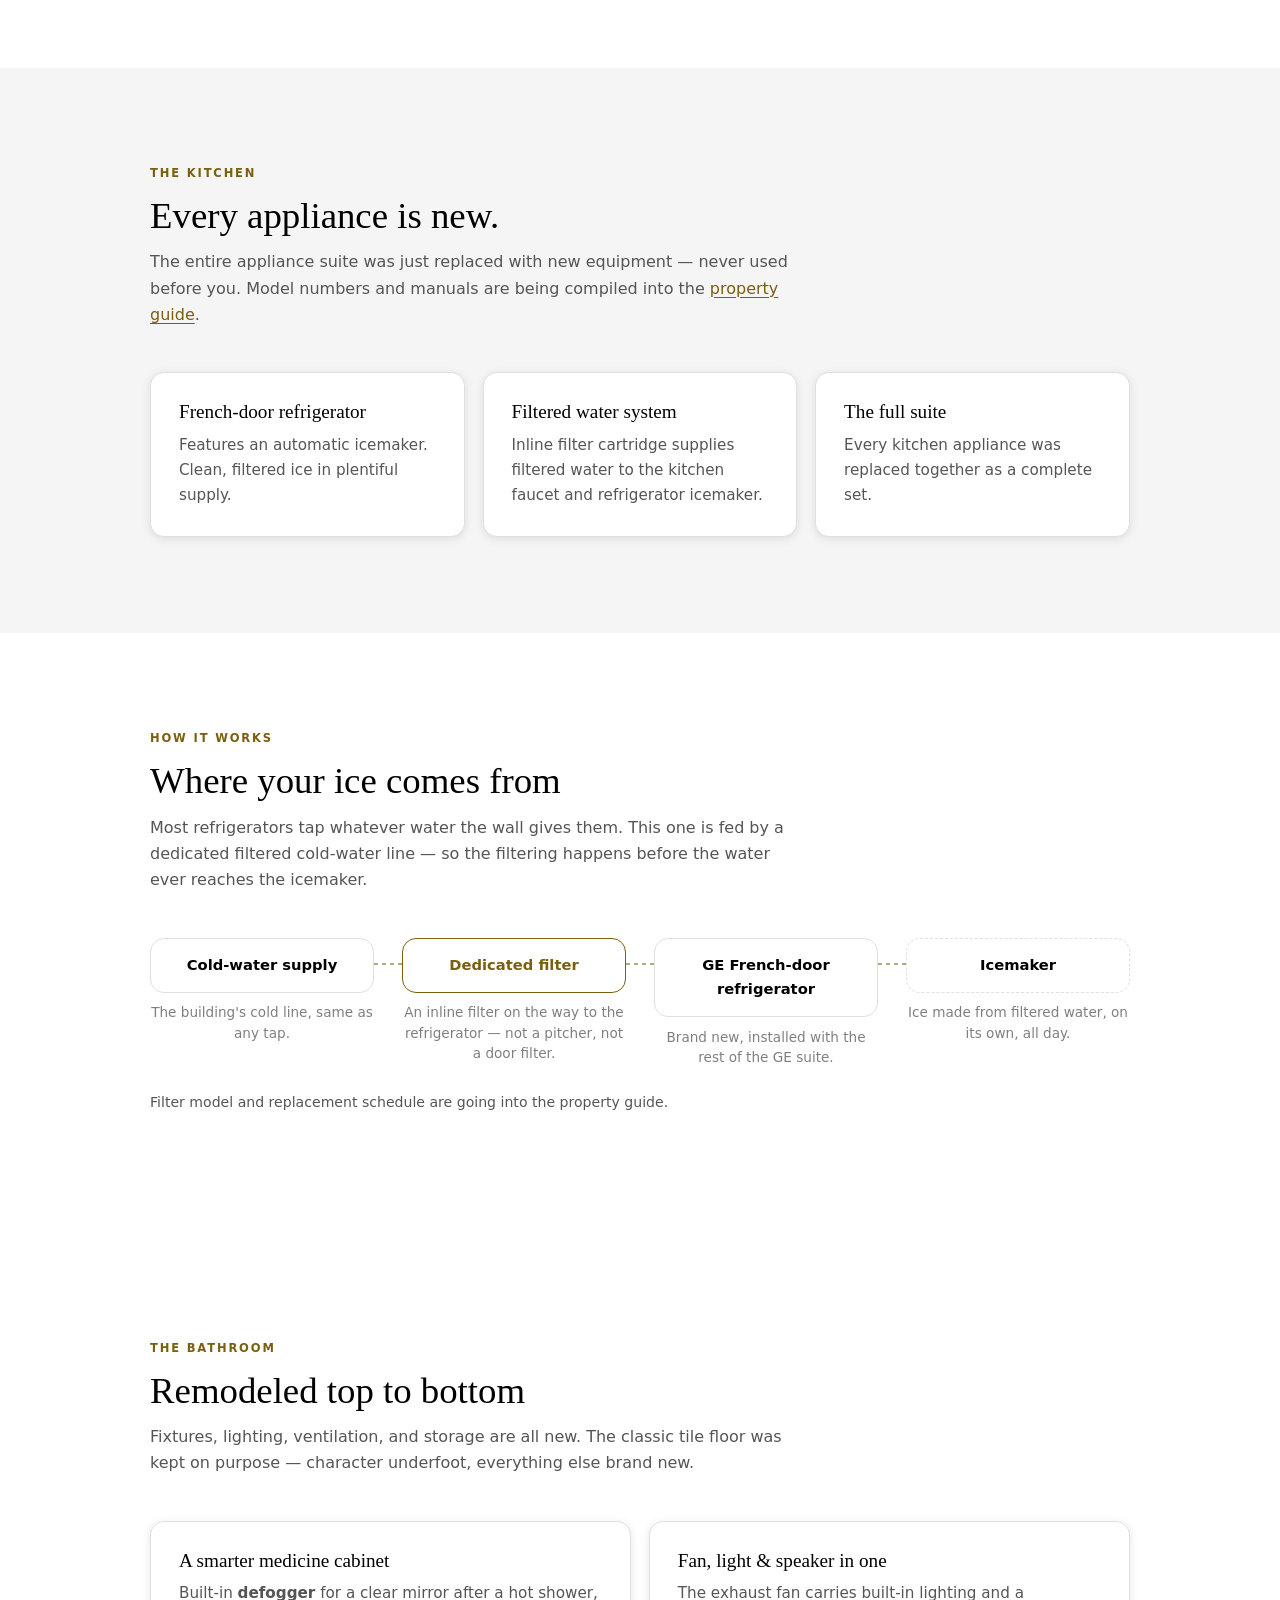
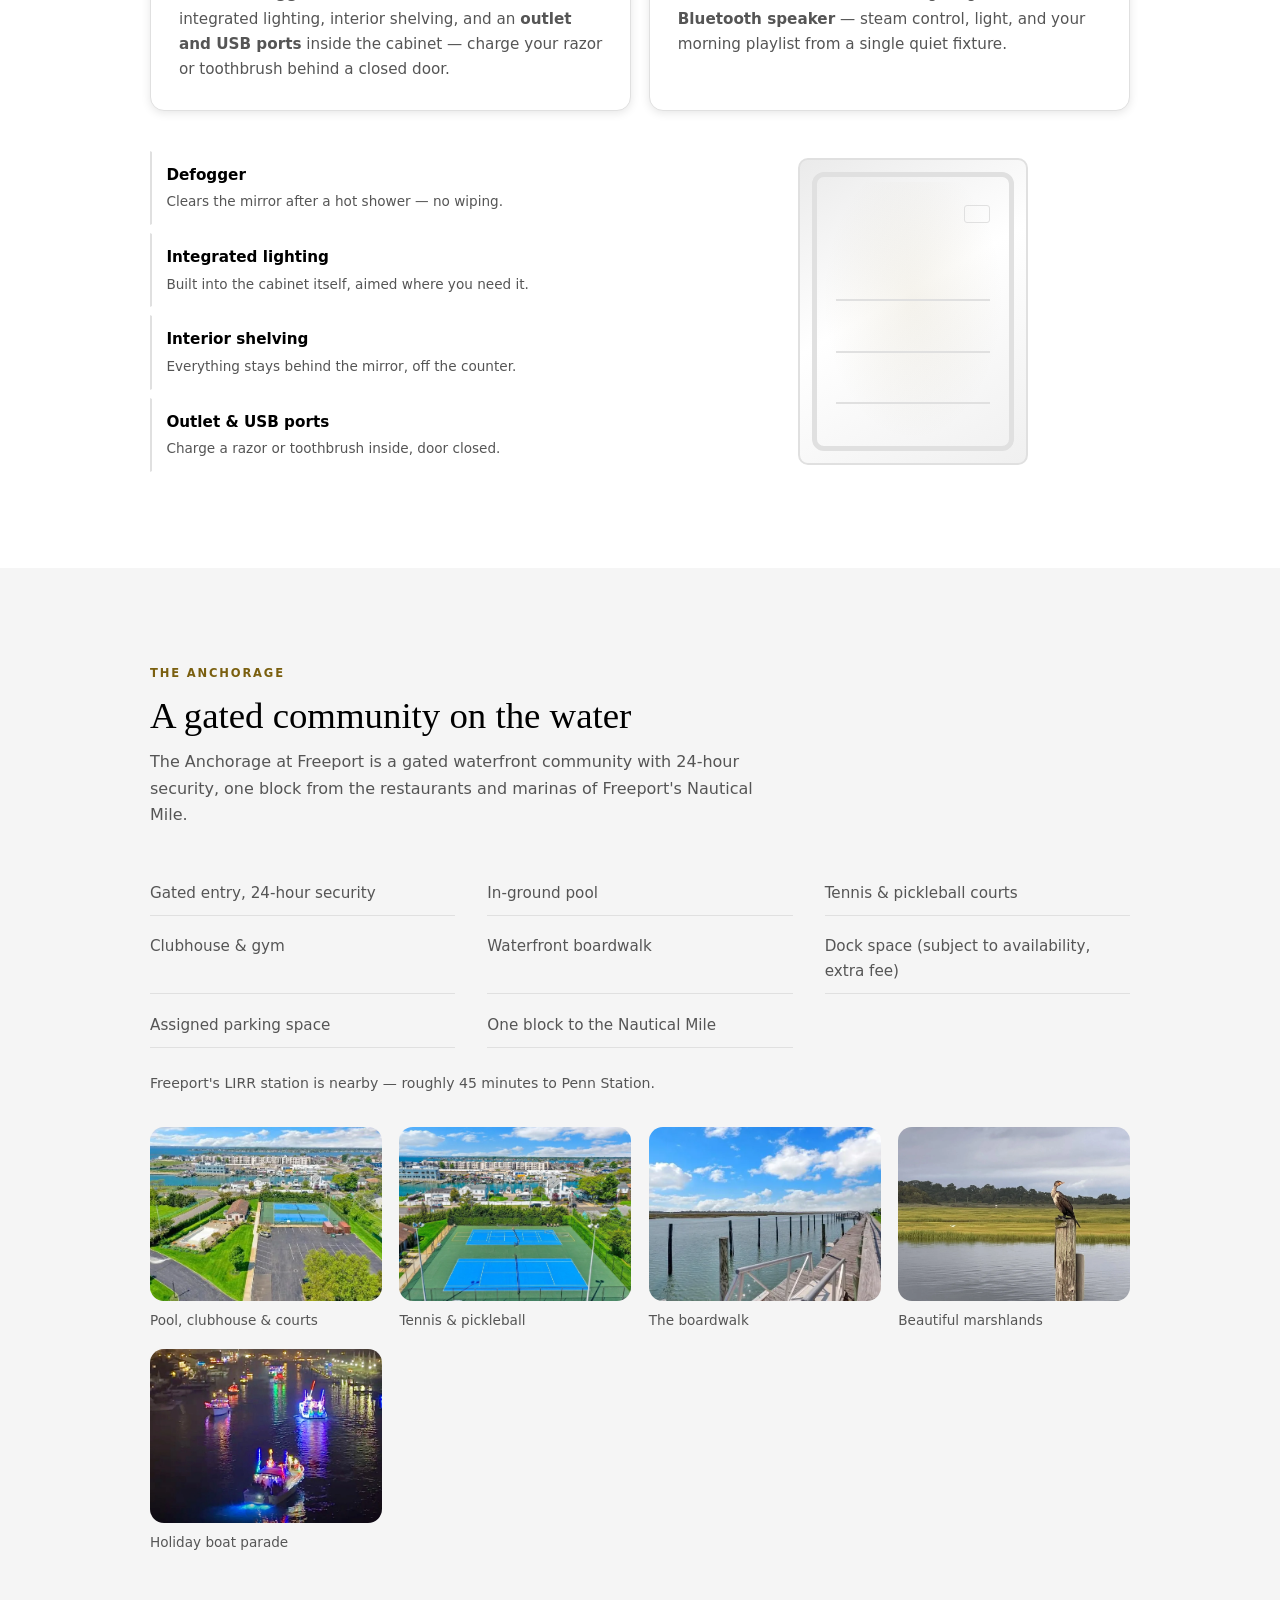
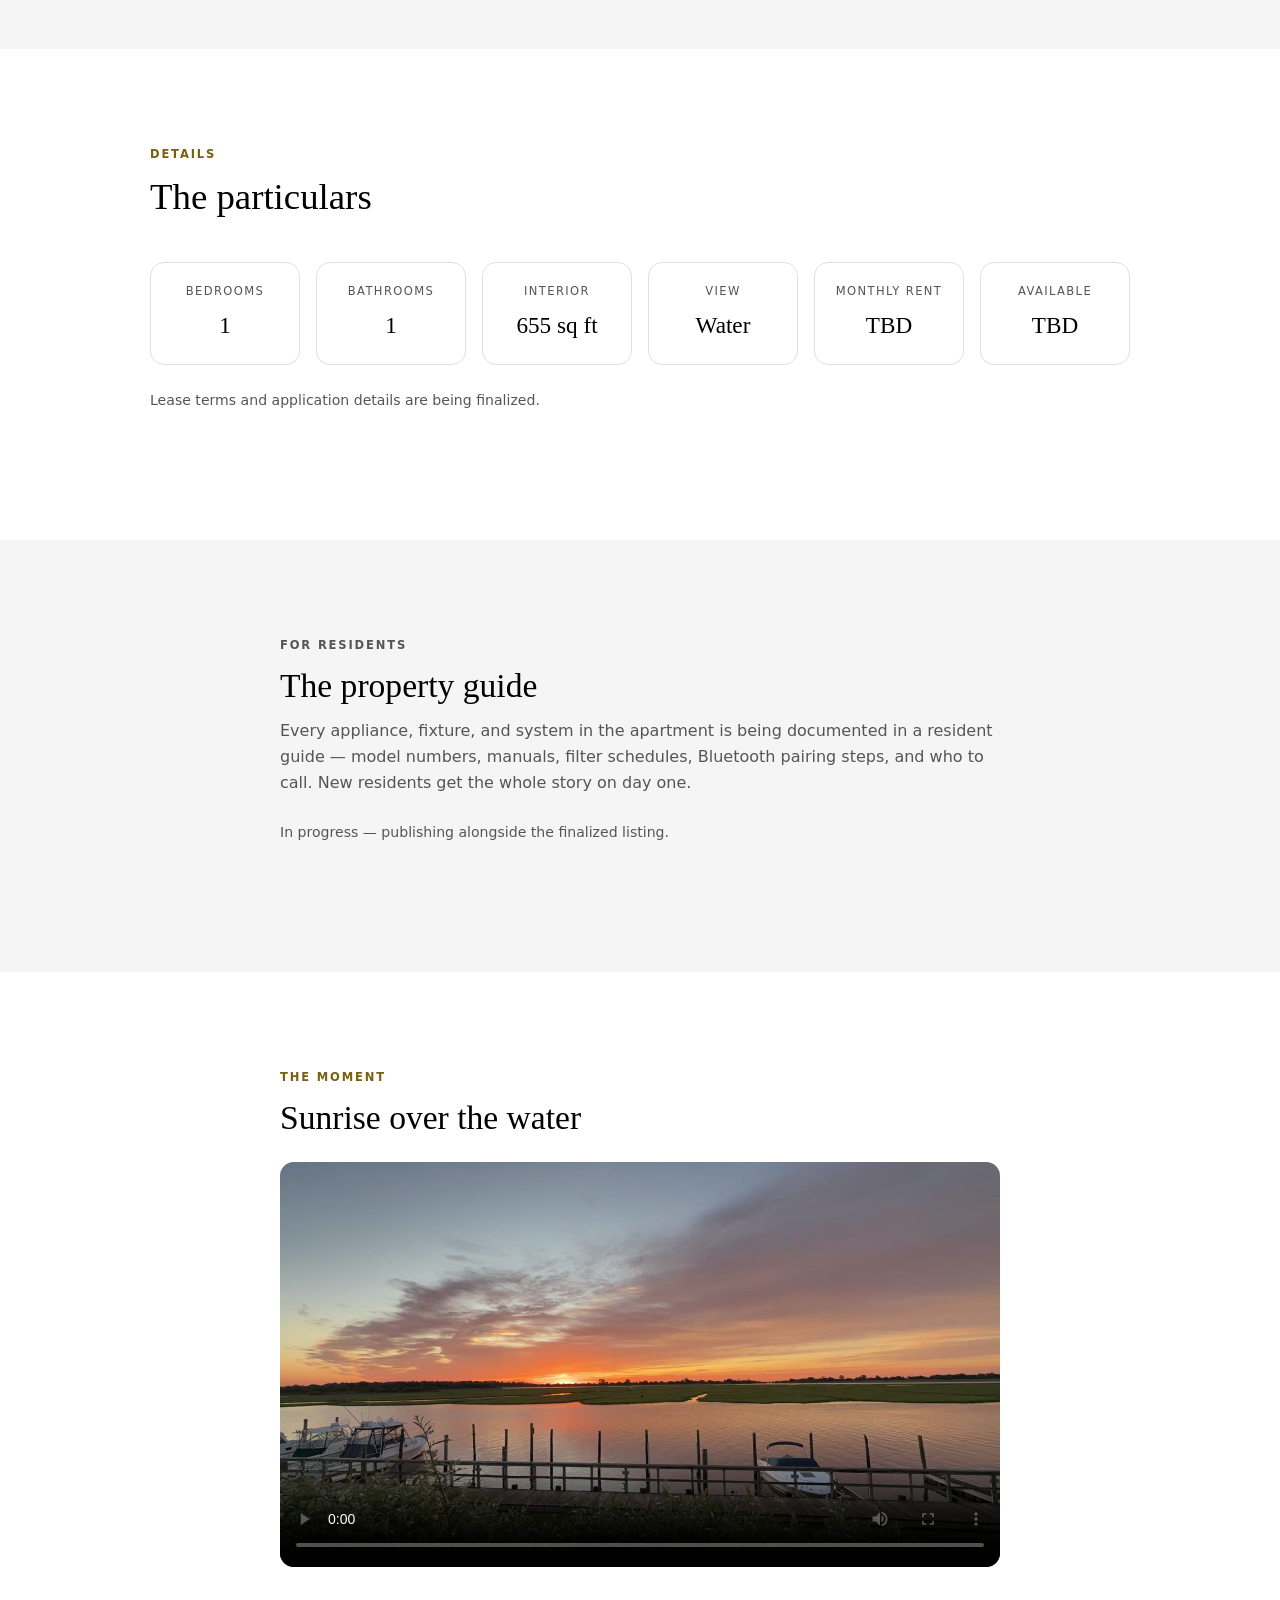
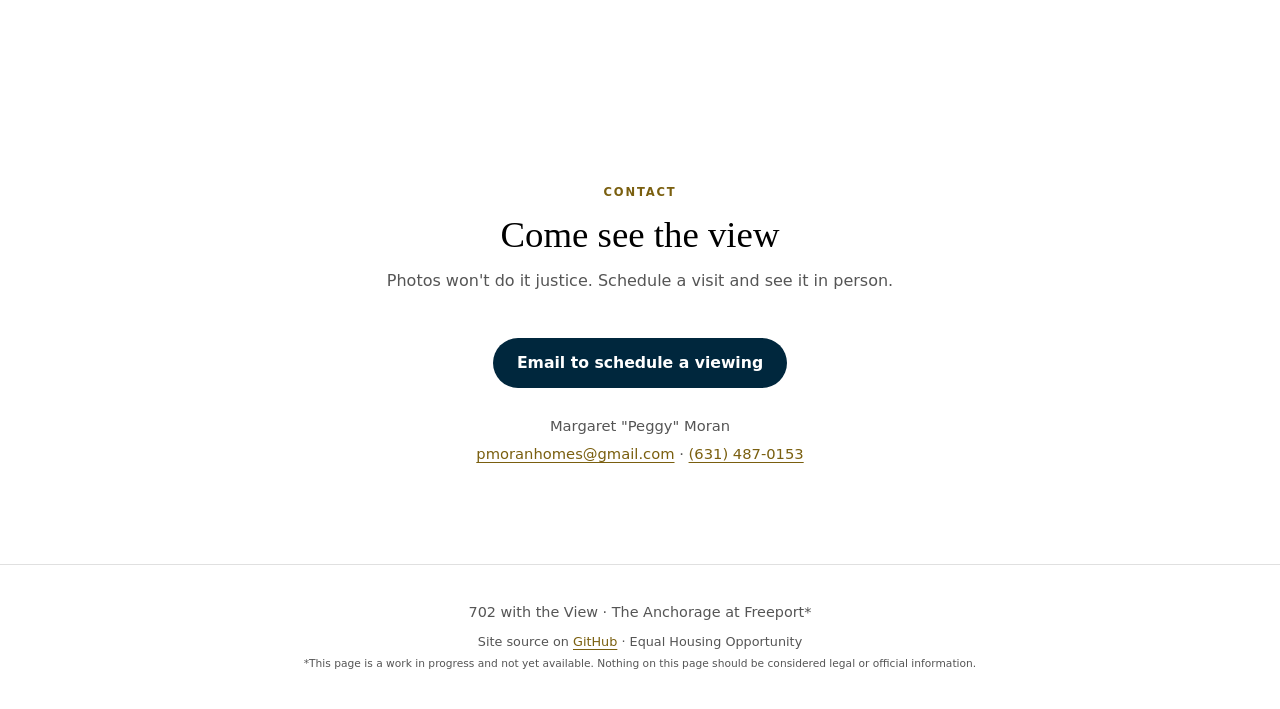
==== commit 6b62f7e7: "Add holiday boat parade photo to the community gallery New `boat-parade` slot after the marshlands p" ====
--- a/site/index.html
+++ b/site/index.html
@@ -356,6 +356,11 @@
         <div class="ph__frame"><span>Photo coming soon</span></div>
         <figcaption>Beautiful marshlands</figcaption>
       </figure>
+      <figure class="ph reveal" data-slot="boat-parade"
+              data-alt="Boats strung with coloured holiday lights parading down the canal at night, waterfront restaurants and docks lit up along both banks">
+        <div class="ph__frame"><span>Photo coming soon</span></div>
+        <figcaption>Holiday boat parade</figcaption>
+      </figure>
     </div>
   </section>
 
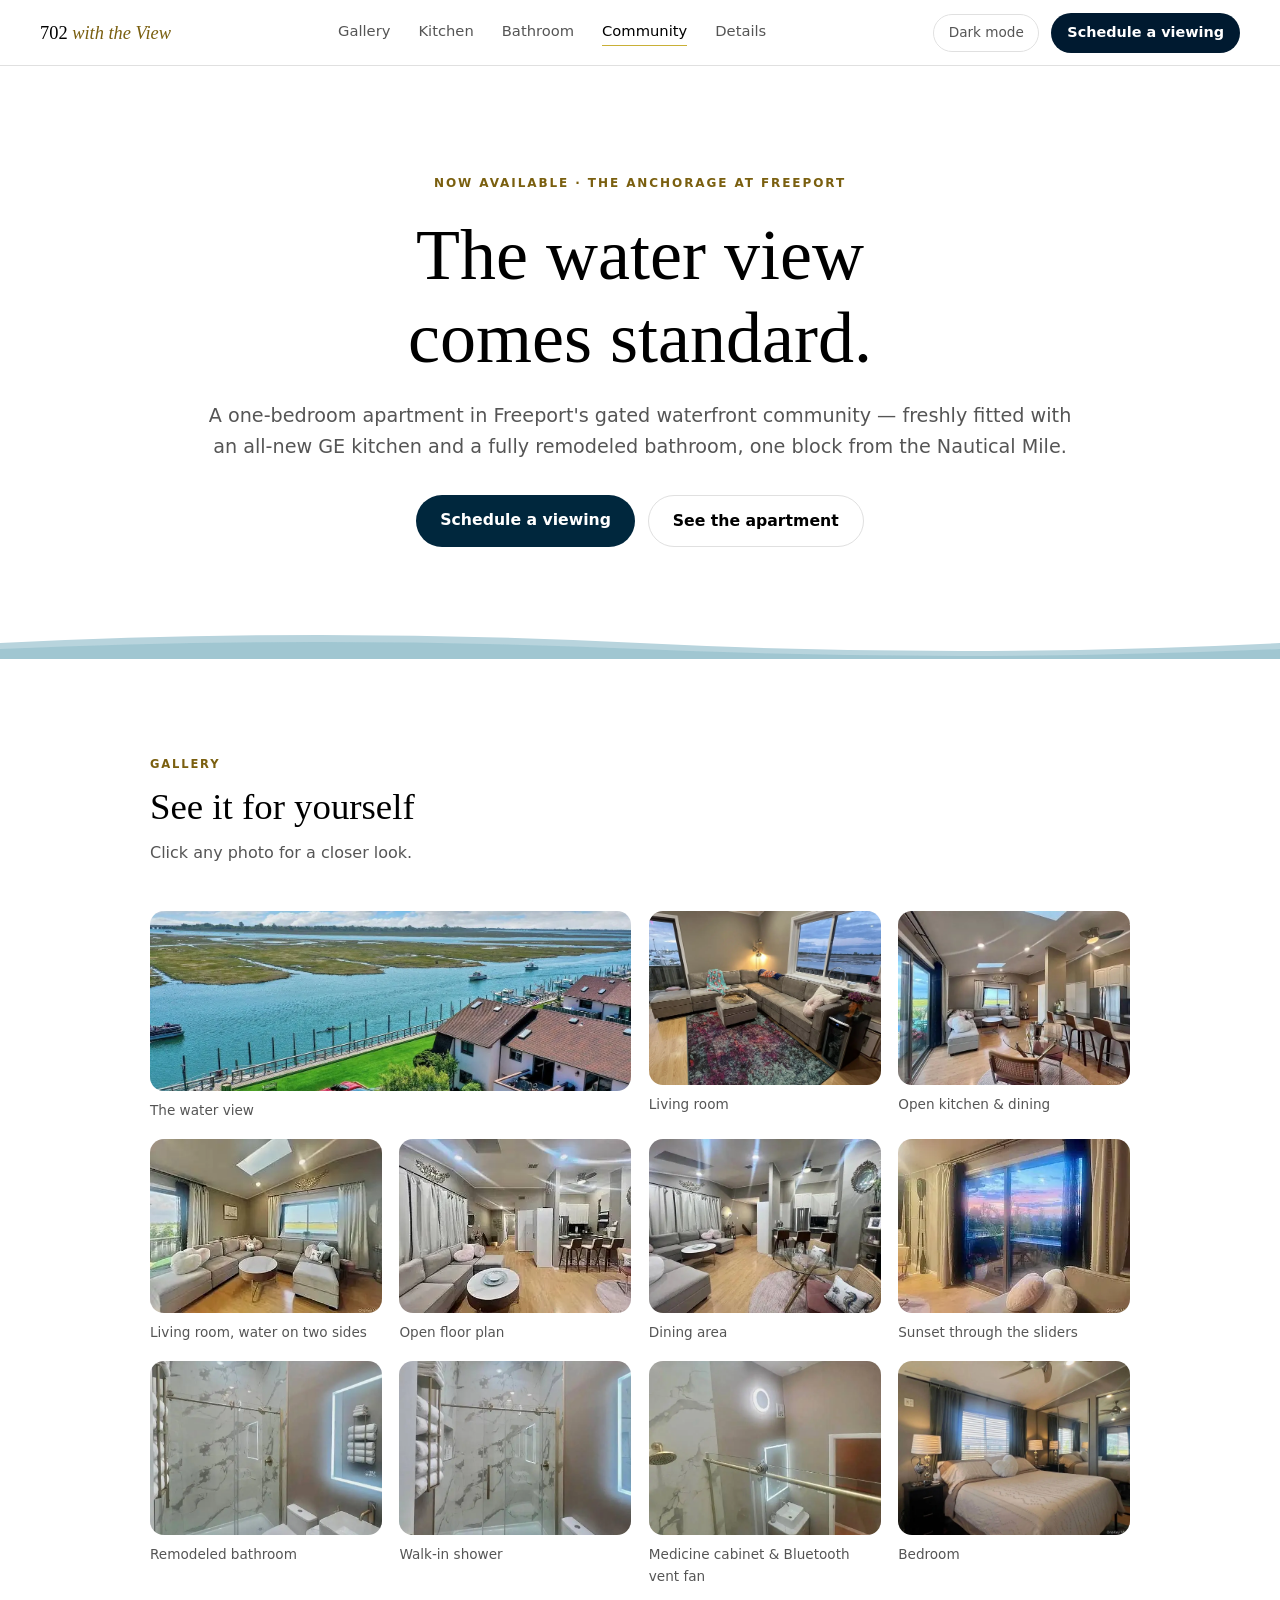
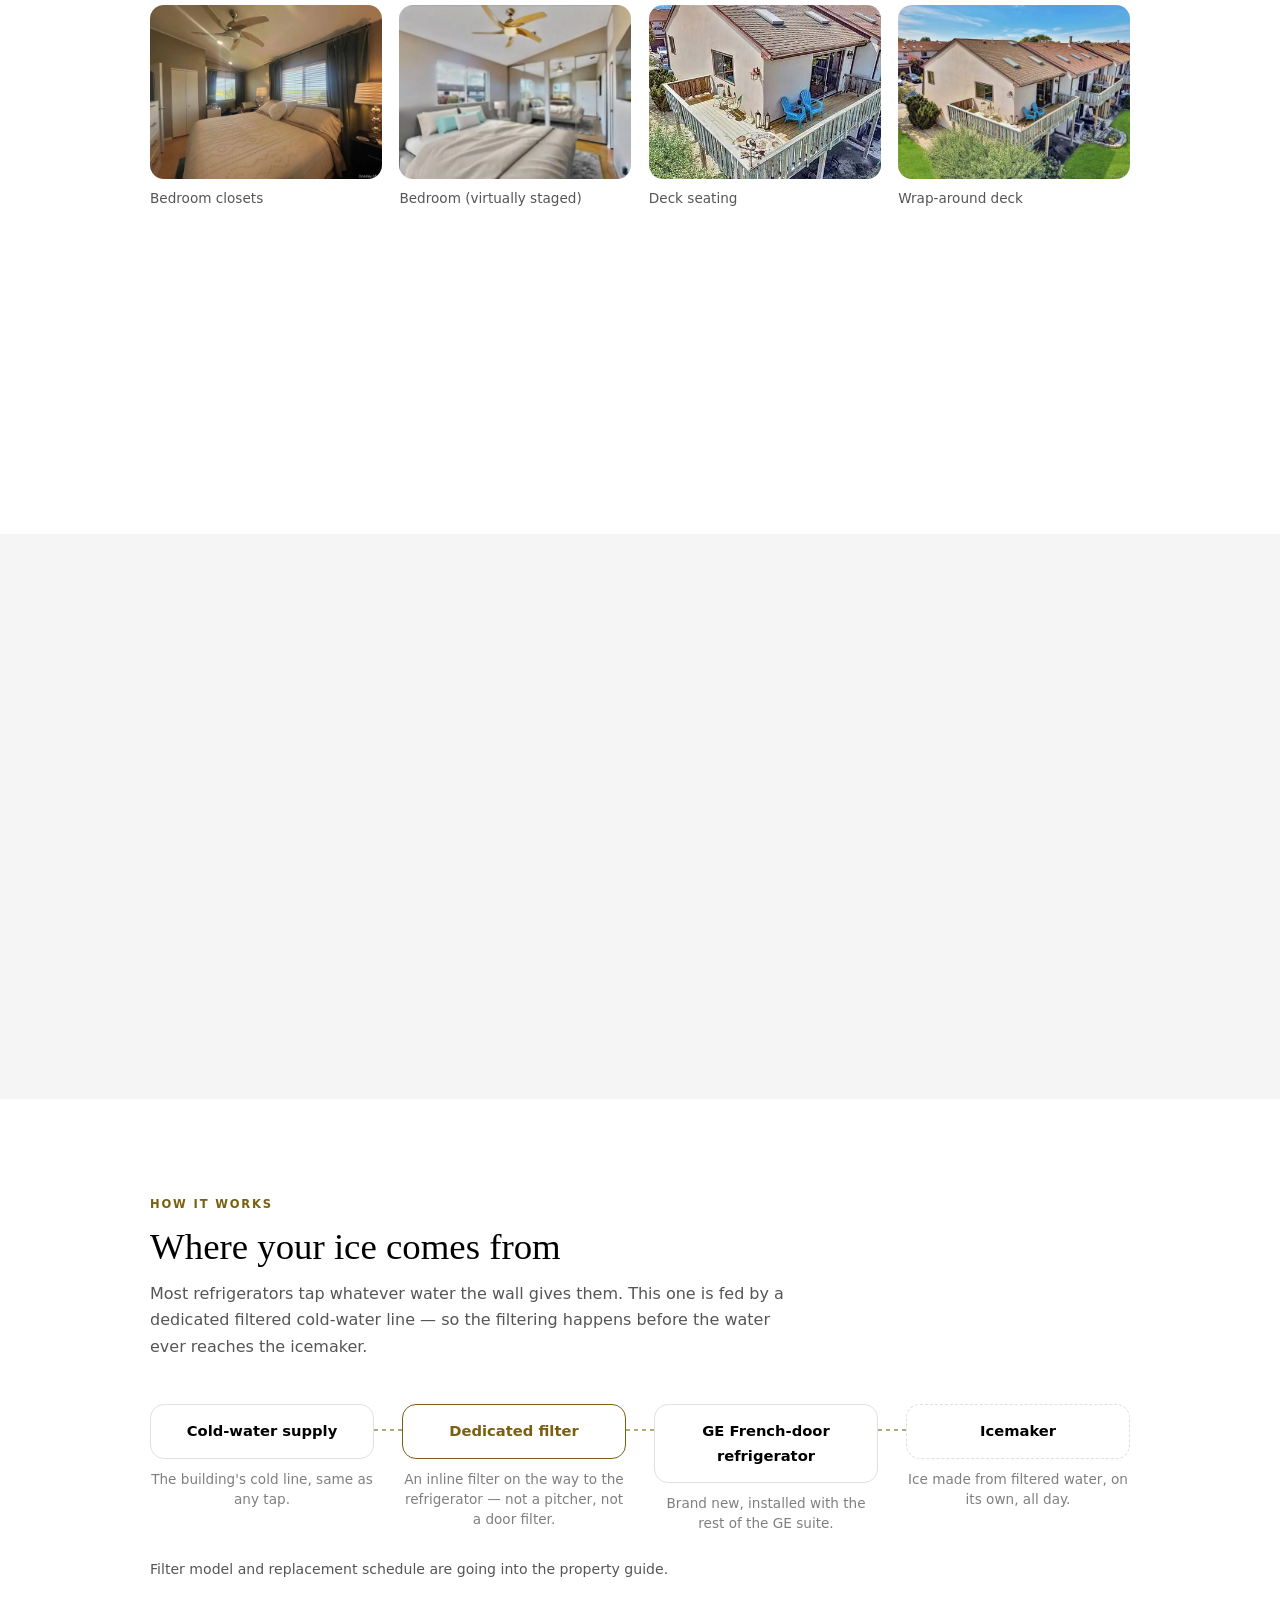
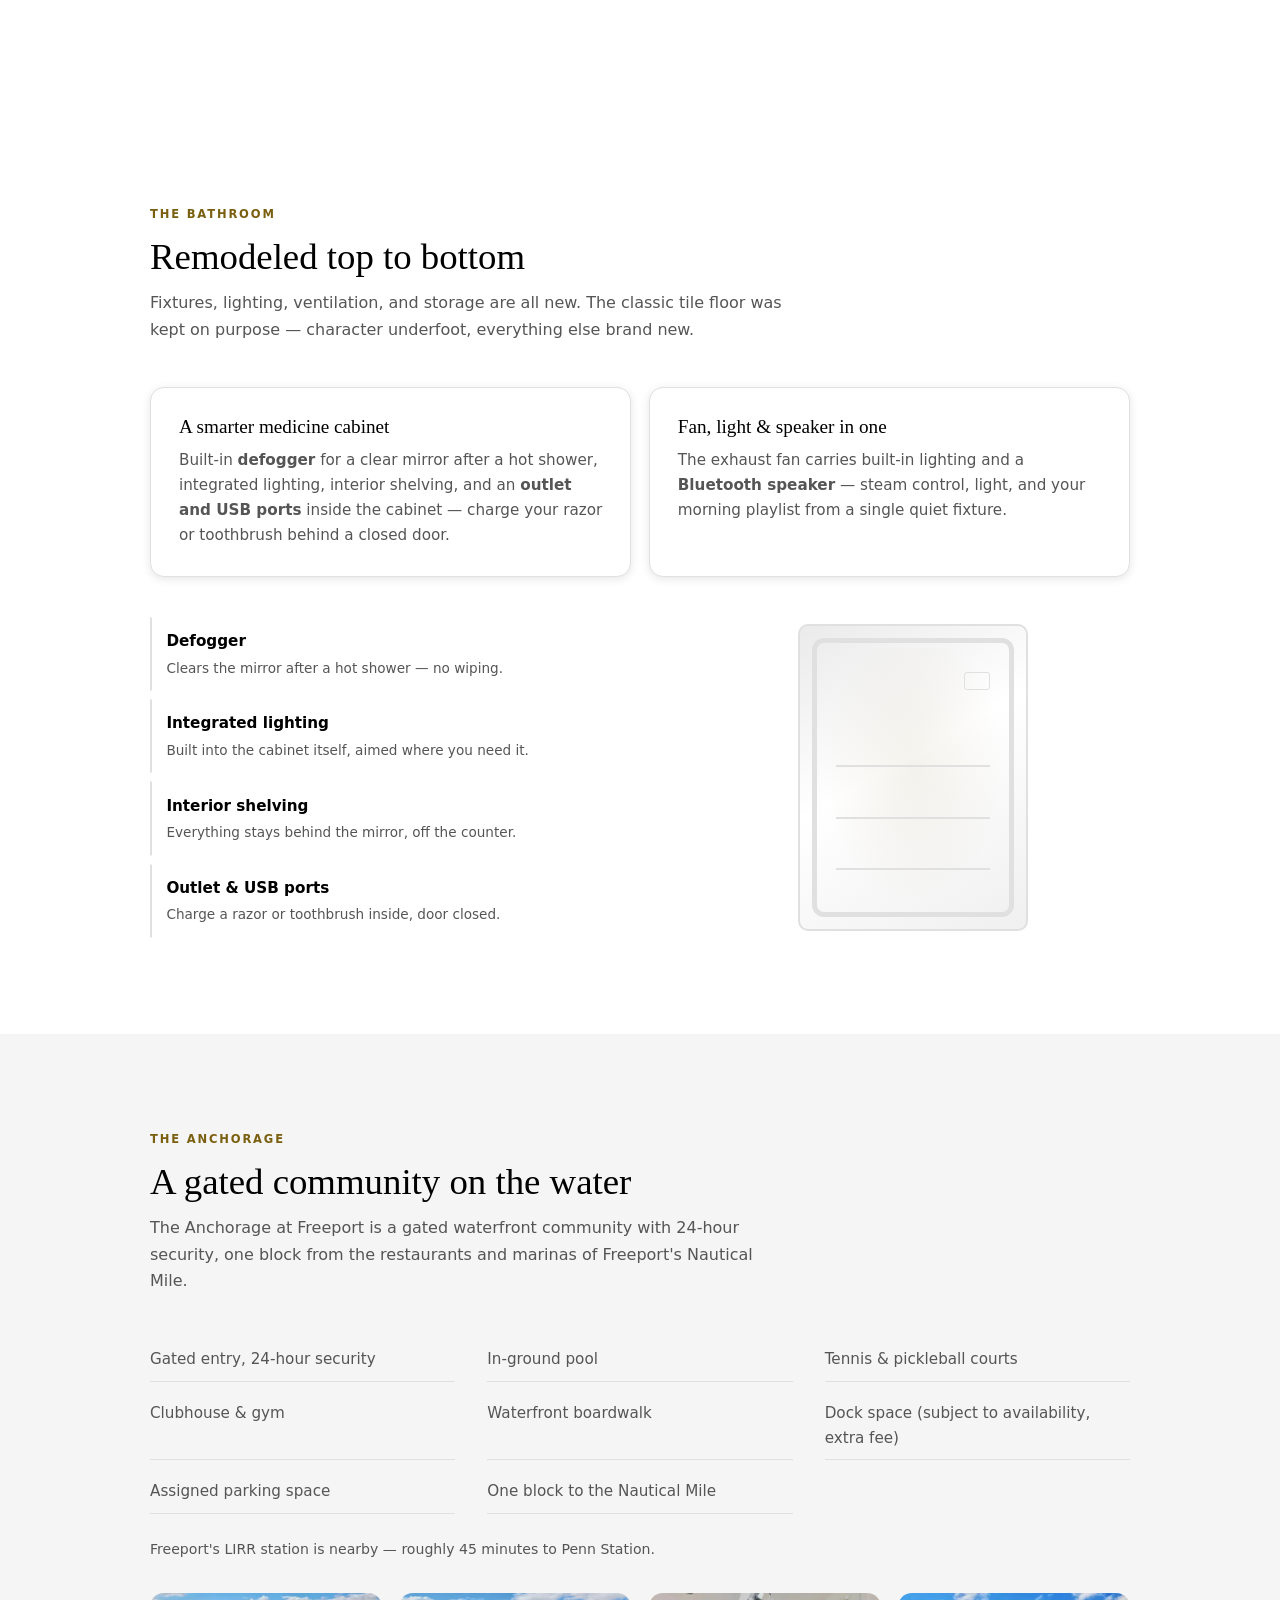
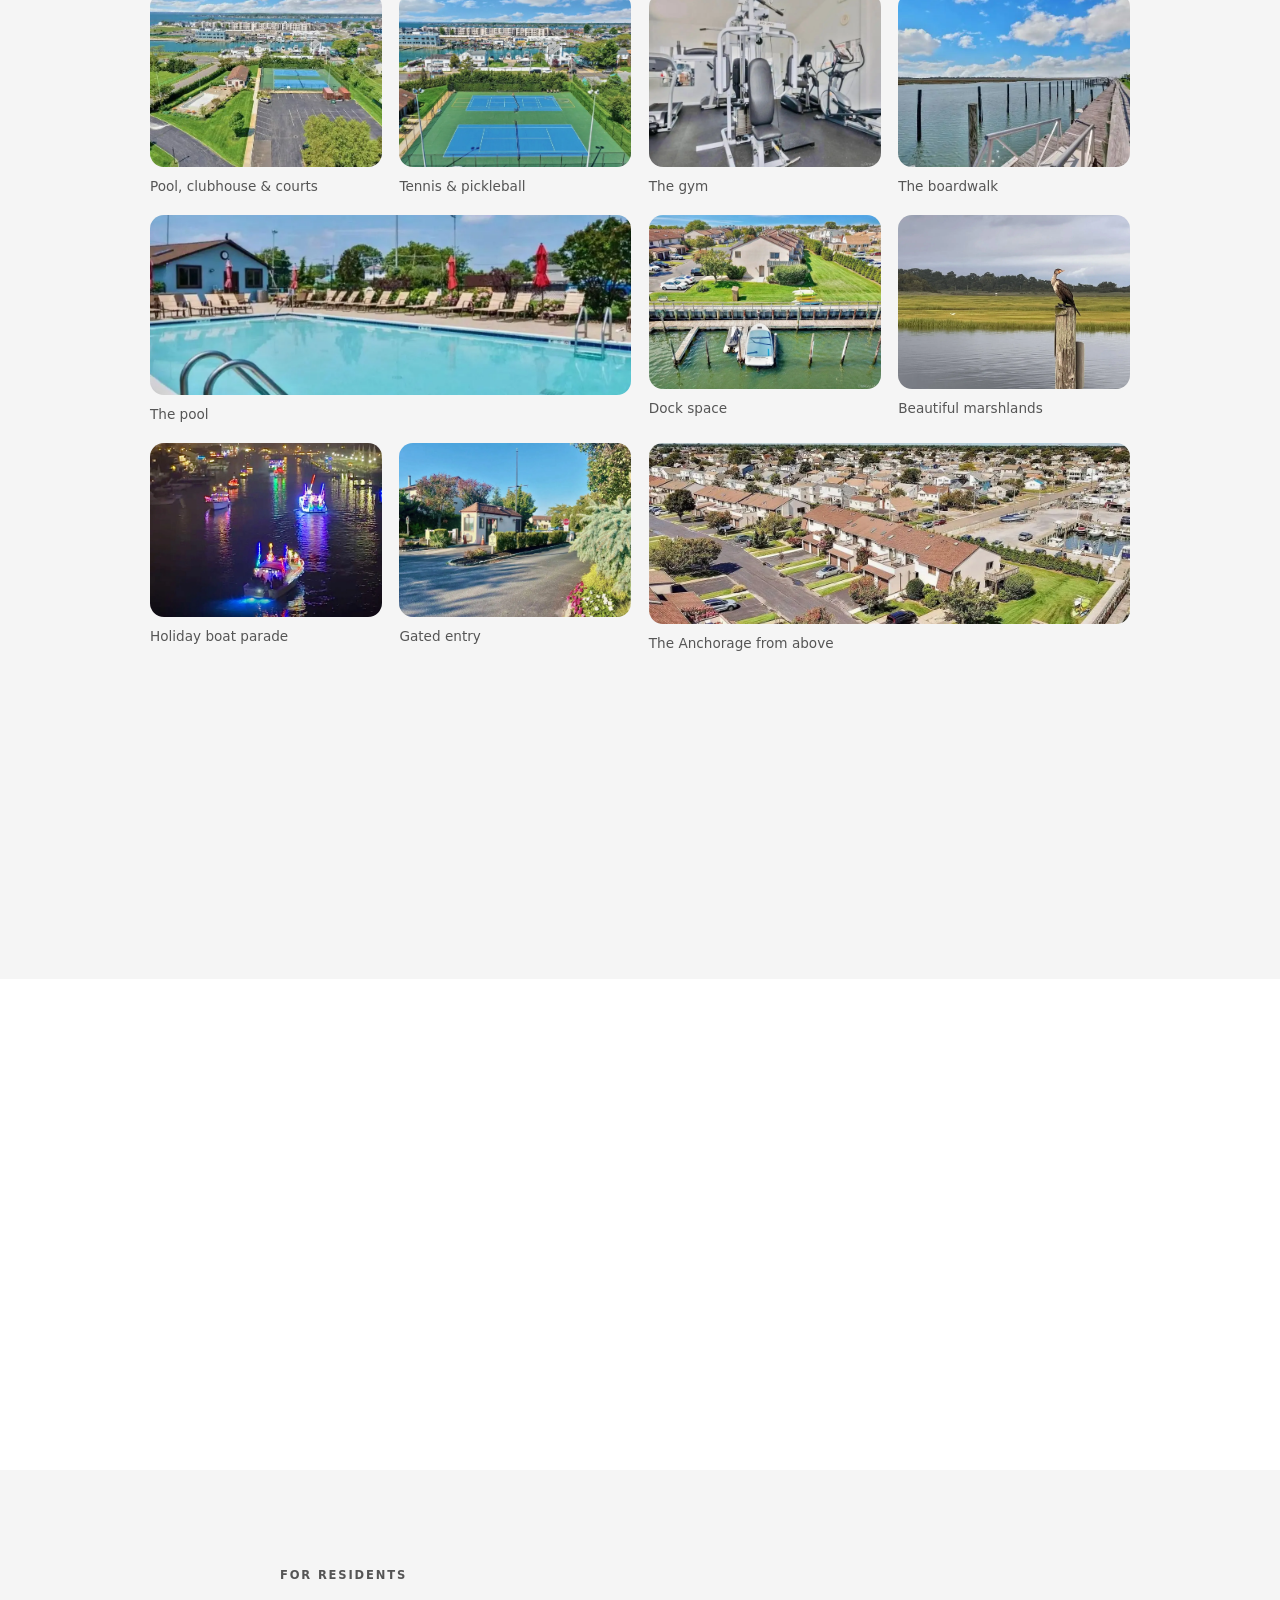
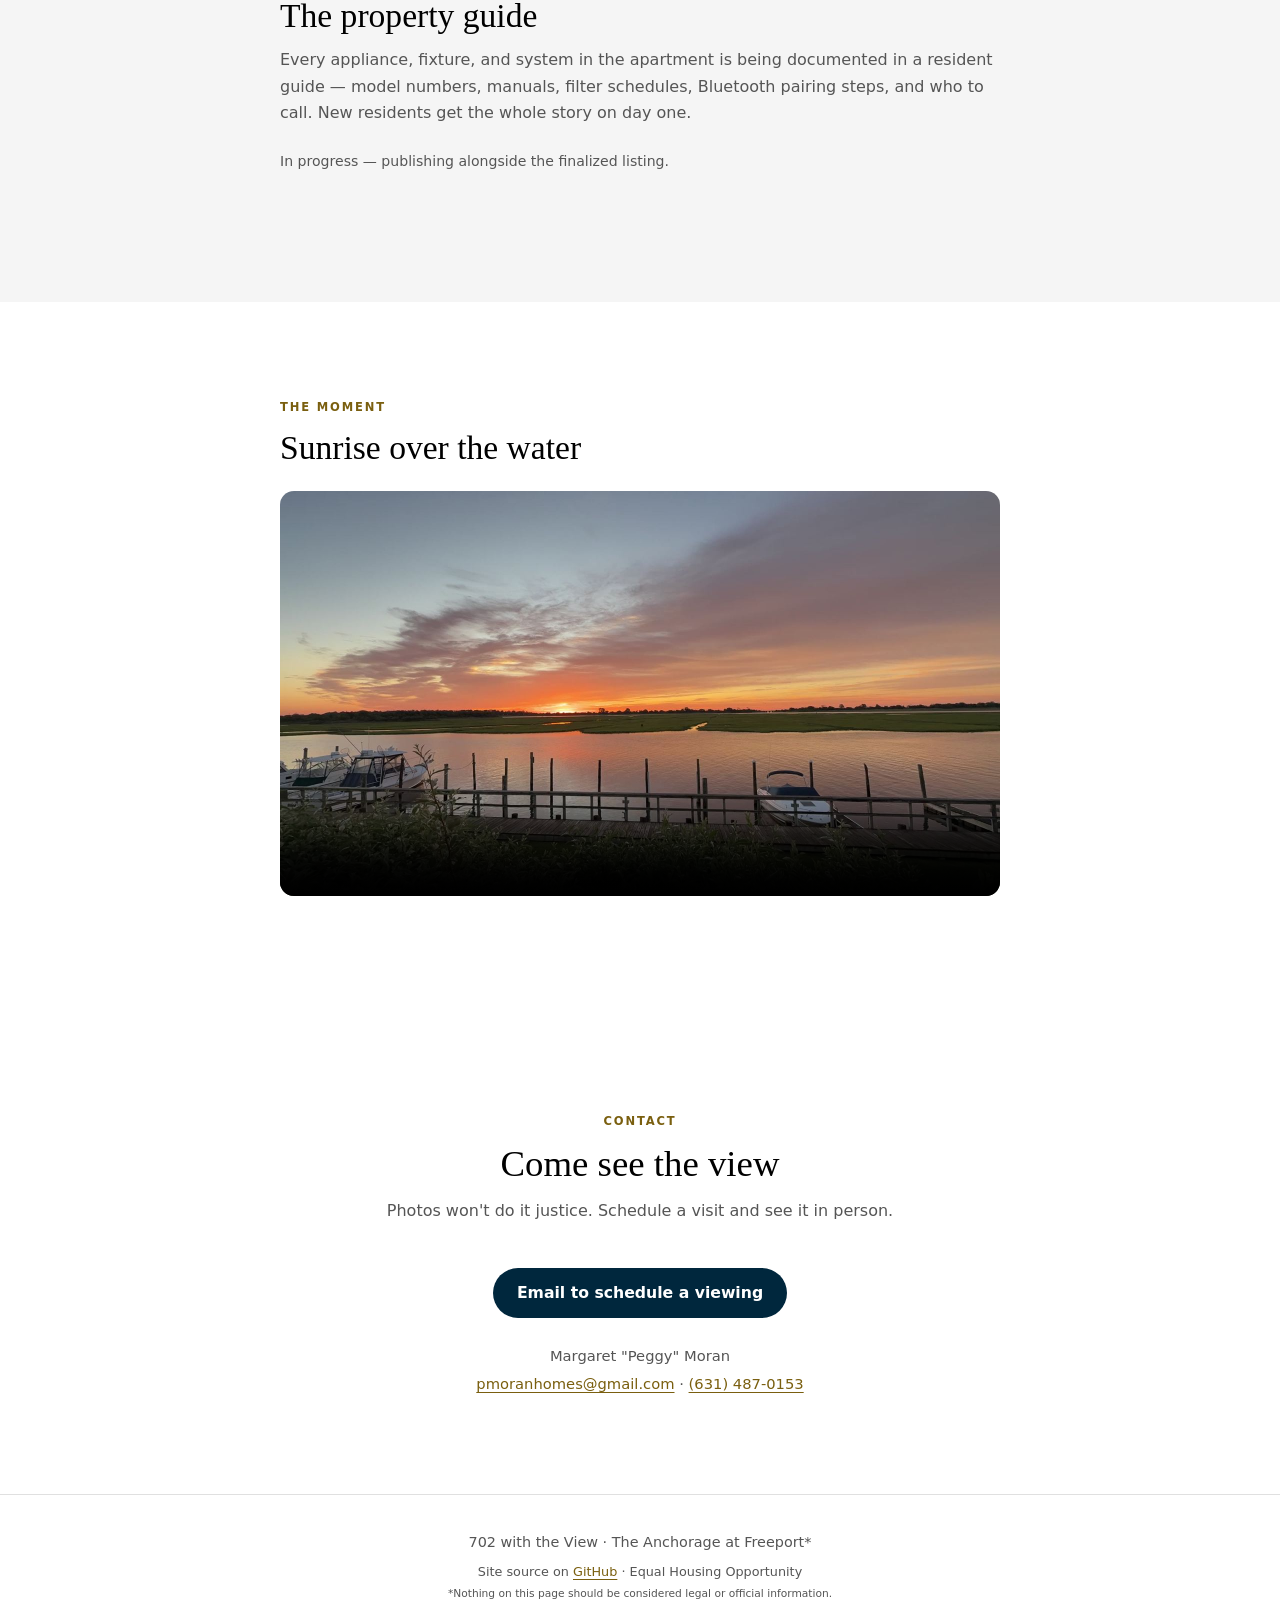
==== commit 444df613: "Import the listing's photos and facts; harden the gallery tests Photos - 22 photos from the listing " ====
--- a/site/index.html
+++ b/site/index.html
@@ -34,7 +34,7 @@
     "numberOfBedrooms": 1,
     "floorSize": {
       "@type": "QuantitativeValue",
-      "value": 655,
+      "value": 800,
       "unitCode": "FTK"
     },
     "address": {
@@ -119,7 +119,7 @@
     <header class="section__head reveal">
       <p class="overline">Gallery</p>
       <h2>See it for yourself</h2>
-      <p class="section__lede">Photography is underway — every frame below will be filled soon.</p>
+      <p class="section__lede">Click any photo for a closer look.</p>
     </header>
     <div class="gallery">
       <figure class="ph ph--wide reveal" data-slot="view-main"
@@ -132,25 +132,80 @@
         <div class="ph__frame"><span>Photo coming soon</span></div>
         <figcaption>Living room</figcaption>
       </figure>
-      <figure class="ph reveal" data-slot="kitchen-overview">
-        <div class="ph__frame"><span>Photo coming soon</span></div>
-        <figcaption>Kitchen</figcaption>
-      </figure>
-      <figure class="ph reveal" data-slot="refrigerator">
-        <div class="ph__frame"><span>Photo coming soon</span></div>
-        <figcaption>GE French-door refrigerator</figcaption>
-      </figure>
-      <figure class="ph reveal" data-slot="bathroom-overview">
+      <figure class="ph reveal" data-slot="kitchen-overview"
+              data-alt="Open-plan living space: glass dining table and a breakfast bar with three stools in front of the kitchen's stainless refrigerator and white cabinets, sliding doors to the deck on the left">
+        <div class="ph__frame"><span>Photo coming soon</span></div>
+        <figcaption>Open kitchen &amp; dining</figcaption>
+      </figure>
+      <figure class="ph reveal" data-slot="living-room-sofa"
+              data-alt="Living room sectional beneath a skylight, with water-view windows on two sides">
+        <div class="ph__frame"><span>Photo coming soon</span></div>
+        <figcaption>Living room, water on two sides</figcaption>
+      </figure>
+      <figure class="ph reveal" data-slot="open-plan"
+              data-alt="The open floor plan from the living room: sectional and coffee table in front, breakfast bar and kitchen beyond">
+        <div class="ph__frame"><span>Photo coming soon</span></div>
+        <figcaption>Open floor plan</figcaption>
+      </figure>
+      <figure class="ph reveal" data-slot="dining"
+              data-alt="Glass dining table and chairs in the open living space, the kitchen and breakfast bar behind">
+        <div class="ph__frame"><span>Photo coming soon</span></div>
+        <figcaption>Dining area</figcaption>
+      </figure>
+      <figure class="ph reveal" data-slot="sliders-sunset"
+              data-alt="Pink and blue sunset over the water seen through the living room's sliding glass doors">
+        <div class="ph__frame"><span>Photo coming soon</span></div>
+        <figcaption>Sunset through the sliders</figcaption>
+      </figure>
+      <figure class="ph reveal" data-slot="bathroom-overview"
+              data-alt="Remodeled bathroom: marble-look tiled walk-in shower with a glass door and brass fittings, lit mirror cabinet, floating sink, and a skylight above">
         <div class="ph__frame"><span>Photo coming soon</span></div>
         <figcaption>Remodeled bathroom</figcaption>
       </figure>
-      <figure class="ph reveal" data-slot="medicine-cabinet">
-        <div class="ph__frame"><span>Photo coming soon</span></div>
-        <figcaption>Medicine cabinet</figcaption>
-      </figure>
-      <figure class="ph reveal" data-slot="bedroom">
+      <figure class="ph reveal" data-slot="shower"
+              data-alt="Walk-in shower with marble-look tile, a frameless glass door, brass fittings and a towel niche, under a skylight">
+        <div class="ph__frame"><span>Photo coming soon</span></div>
+        <figcaption>Walk-in shower</figcaption>
+      </figure>
+      <figure class="ph reveal" data-slot="medicine-cabinet"
+              data-alt="Bathroom from above the shower: the round, ring-lit Bluetooth vent fan high on the wall with its control panel beside it, and below it the mirror cabinet with its perimeter light on, above the vessel sink">
+        <div class="ph__frame"><span>Photo coming soon</span></div>
+        <figcaption>Medicine cabinet &amp; Bluetooth vent fan</figcaption>
+      </figure>
+      <figure class="ph reveal" data-slot="bedroom"
+              data-alt="Bedroom with a king-size bed, a window with blinds and green curtains, and a full wall of mirrored closet doors">
         <div class="ph__frame"><span>Photo coming soon</span></div>
         <figcaption>Bedroom</figcaption>
+      </figure>
+      <figure class="ph reveal" data-slot="bedroom-closets"
+              data-alt="Bedroom from the doorway side: king-size bed, double closet doors on the left, water-view window">
+        <div class="ph__frame"><span>Photo coming soon</span></div>
+        <figcaption>Bedroom closets</figcaption>
+      </figure>
+      <figure class="ph reveal" data-slot="bedroom-staged"
+              data-alt="Virtually staged image of the bedroom: vaulted ceiling, ceiling fan, and a wall of mirrored closet doors">
+        <div class="ph__frame"><span>Photo coming soon</span></div>
+        <figcaption>Bedroom (virtually staged)</figcaption>
+      </figure>
+      <figure class="ph reveal" data-slot="deck-seating"
+              data-alt="The wrap-around deck from above, with turquoise Adirondack chairs and a bistro table">
+        <div class="ph__frame"><span>Photo coming soon</span></div>
+        <figcaption>Deck seating</figcaption>
+      </figure>
+      <figure class="ph reveal" data-slot="deck"
+              data-alt="Aerial view of the corner unit's wrap-around deck with turquoise Adirondack chairs, skylights in the roof above">
+        <div class="ph__frame"><span>Photo coming soon</span></div>
+        <figcaption>Wrap-around deck</figcaption>
+      </figure>
+      <figure class="ph reveal" data-slot="deck-view"
+              data-alt="Double rainbow over the salt marsh, seen from the deck past a rooster weathervane and outdoor seating">
+        <div class="ph__frame"><span>Photo coming soon</span></div>
+        <figcaption>From the deck</figcaption>
+      </figure>
+      <figure class="ph reveal" data-slot="marsh-sunset"
+              data-alt="Red sun setting over the salt marsh, a gull overhead, seen across a deck railing strung with lights">
+        <div class="ph__frame"><span>Photo coming soon</span></div>
+        <figcaption>Sunset over the marsh</figcaption>
       </figure>
       <figure class="ph ph--wide reveal" data-slot="view-dusk"
               data-alt="Sunset over the water from the apartment: orange horizon fading to deep blue, dock pilings in the foreground">
@@ -346,11 +401,26 @@
         <div class="ph__frame"><span>Photo coming soon</span></div>
         <figcaption>Tennis &amp; pickleball</figcaption>
       </figure>
+      <figure class="ph reveal" data-slot="gym"
+              data-alt="Community gym with a multi-station weight machine, treadmill, and elliptical trainers">
+        <div class="ph__frame"><span>Photo coming soon</span></div>
+        <figcaption>The gym</figcaption>
+      </figure>
       <figure class="ph reveal" data-slot="boardwalk"
               data-alt="The waterfront boardwalk along the channel">
         <div class="ph__frame"><span>Photo coming soon</span></div>
         <figcaption>The boardwalk</figcaption>
       </figure>
+      <figure class="ph ph--wide reveal" data-slot="pool"
+              data-alt="The community's in-ground pool lined with lounge chairs, the clubhouse behind it">
+        <div class="ph__frame"><span>Photo coming soon</span></div>
+        <figcaption>The pool</figcaption>
+      </figure>
+      <figure class="ph reveal" data-slot="dock"
+              data-alt="Aerial view of the community dock with boats tied up, the lawn and townhouses behind">
+        <div class="ph__frame"><span>Photo coming soon</span></div>
+        <figcaption>Dock space</figcaption>
+      </figure>
       <figure class="ph reveal" data-slot="waterfront-lawn"
               data-alt="Cormorant and egret against the marshland backdrop">
         <div class="ph__frame"><span>Photo coming soon</span></div>
@@ -360,6 +430,26 @@
               data-alt="Boats strung with coloured holiday lights parading down the canal at night, waterfront restaurants and docks lit up along both banks">
         <div class="ph__frame"><span>Photo coming soon</span></div>
         <figcaption>Holiday boat parade</figcaption>
+      </figure>
+      <figure class="ph reveal" data-slot="gatehouse"
+              data-alt="The Anchorage's gatehouse at the community entrance, framed by landscaping">
+        <div class="ph__frame"><span>Photo coming soon</span></div>
+        <figcaption>Gated entry</figcaption>
+      </figure>
+      <figure class="ph ph--wide reveal" data-slot="anchorage-aerial"
+              data-alt="Aerial view across The Anchorage: rows of townhouses, parking, the waterfront lawn and the marina">
+        <div class="ph__frame"><span>Photo coming soon</span></div>
+        <figcaption>The Anchorage from above</figcaption>
+      </figure>
+      <figure class="ph ph--wide reveal" data-slot="lawn-sunset"
+              data-alt="Sunset behind a tree on the waterfront lawn, the boardwalk and water beyond">
+        <div class="ph__frame"><span>Photo coming soon</span></div>
+        <figcaption>Waterfront lawn at sunset</figcaption>
+      </figure>
+      <figure class="ph ph--wide reveal" data-slot="sunset-sky"
+              data-alt="Fiery pink and orange sunset sky over Freeport, palm fronds in the foreground">
+        <div class="ph__frame"><span>Photo coming soon</span></div>
+        <figcaption>Freeport's fiery skies</figcaption>
       </figure>
     </div>
   </section>
@@ -373,13 +463,13 @@
     <dl class="facts reveal">
       <div class="facts__item"><dt>Bedrooms</dt><dd>1</dd></div>
       <div class="facts__item"><dt>Bathrooms</dt><dd>1</dd></div>
-      <div class="facts__item"><dt>Interior</dt><dd>655 sq ft</dd></div>
+      <div class="facts__item"><dt>Interior</dt><dd>800 sq ft</dd></div>
       <div class="facts__item"><dt>View</dt><dd>Water</dd></div>
-      <div class="facts__item"><dt>Monthly rent</dt><dd>TBD</dd></div>
-      <div class="facts__item"><dt>Available</dt><dd>TBD</dd></div>
+      <div class="facts__item"><dt>Monthly rent</dt><dd>$3,150</dd></div>
+      <div class="facts__item"><dt>Available</dt><dd>Now</dd></div>
     </dl>
     <p class="section__note reveal">
-      Lease terms and application details are being finalized.
+      One-year lease. Subject to board approval; 700+ credit score.
     </p>
   </section>
 
@@ -439,7 +529,7 @@
     <p class="footer__fine">
       Site source on <a href="https://github.com/esanacore/702_with_the_view">GitHub</a>
       · Equal Housing Opportunity<br>
-      <small>*This page is a work in progress and not yet available. Nothing on this page should be considered legal or official information.</small>
+      <small>*Nothing on this page should be considered legal or official information.</small>
     </p>
   </footer>
 
